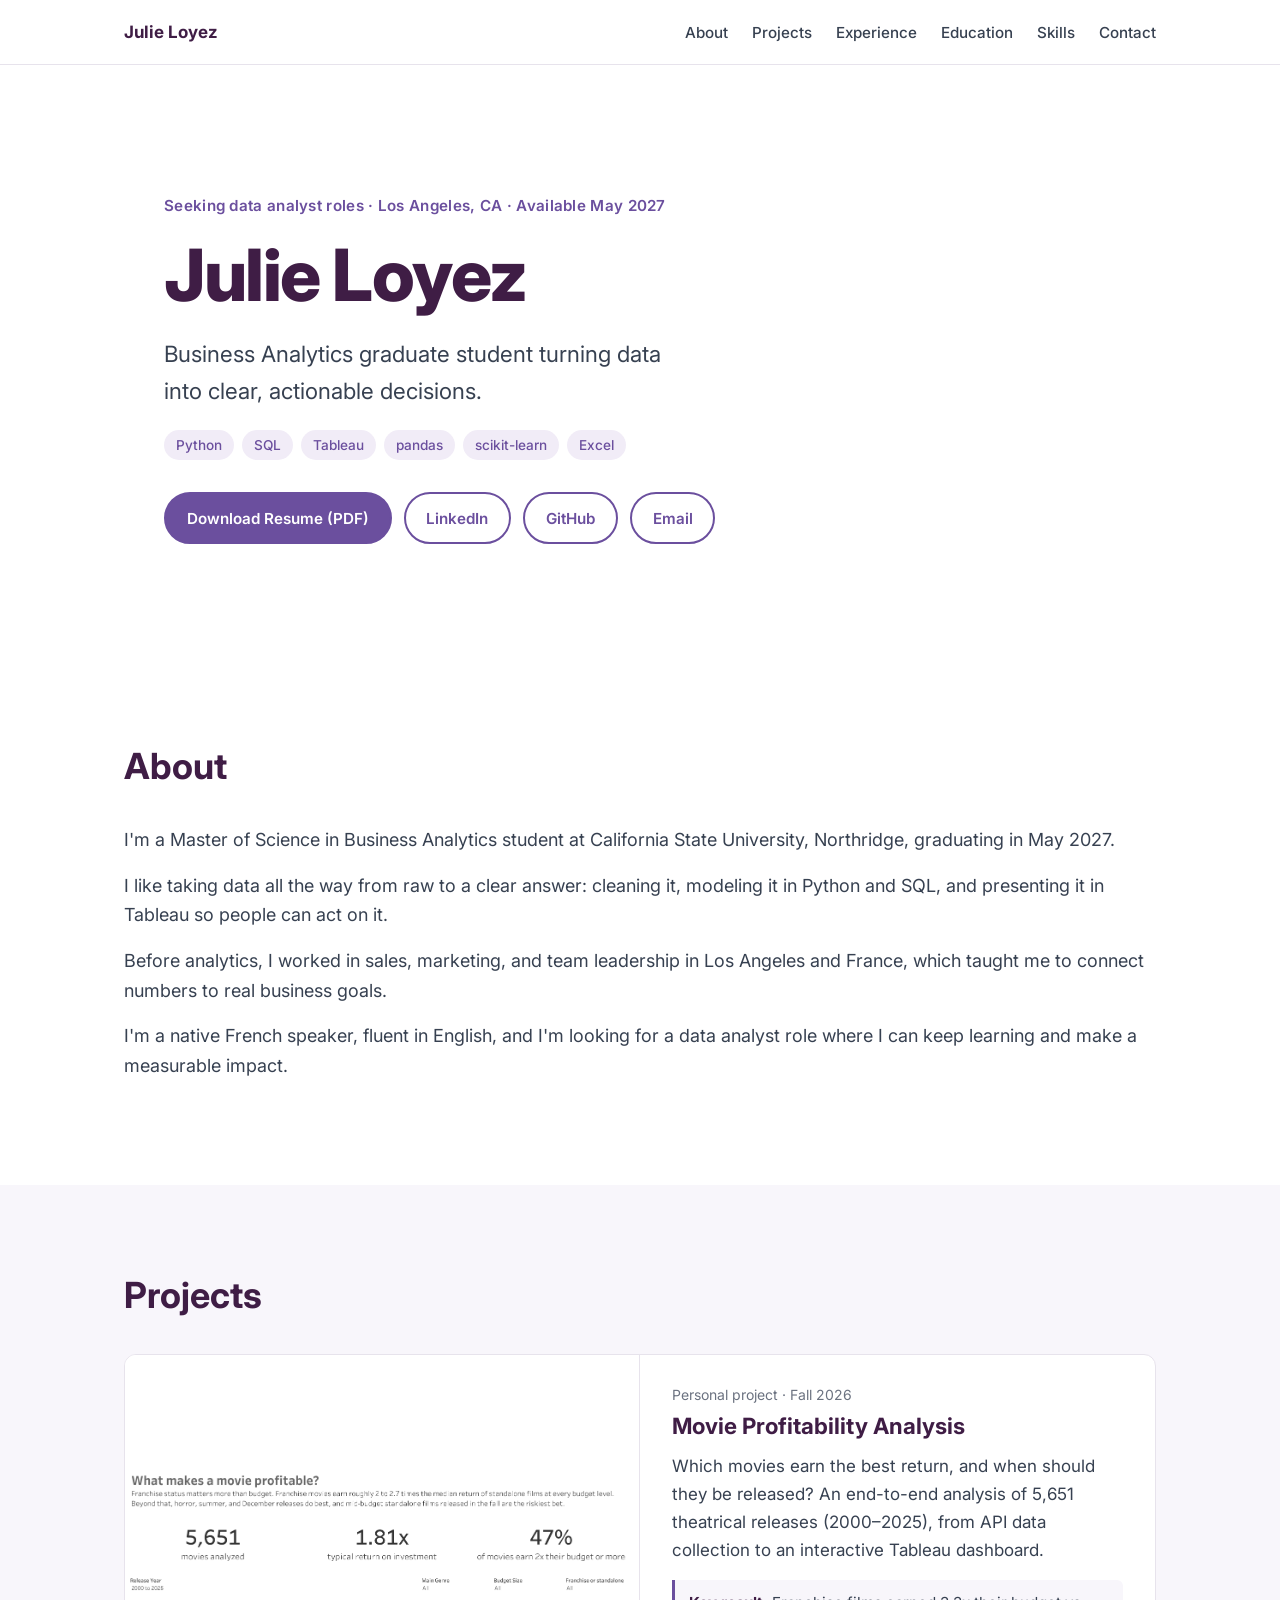
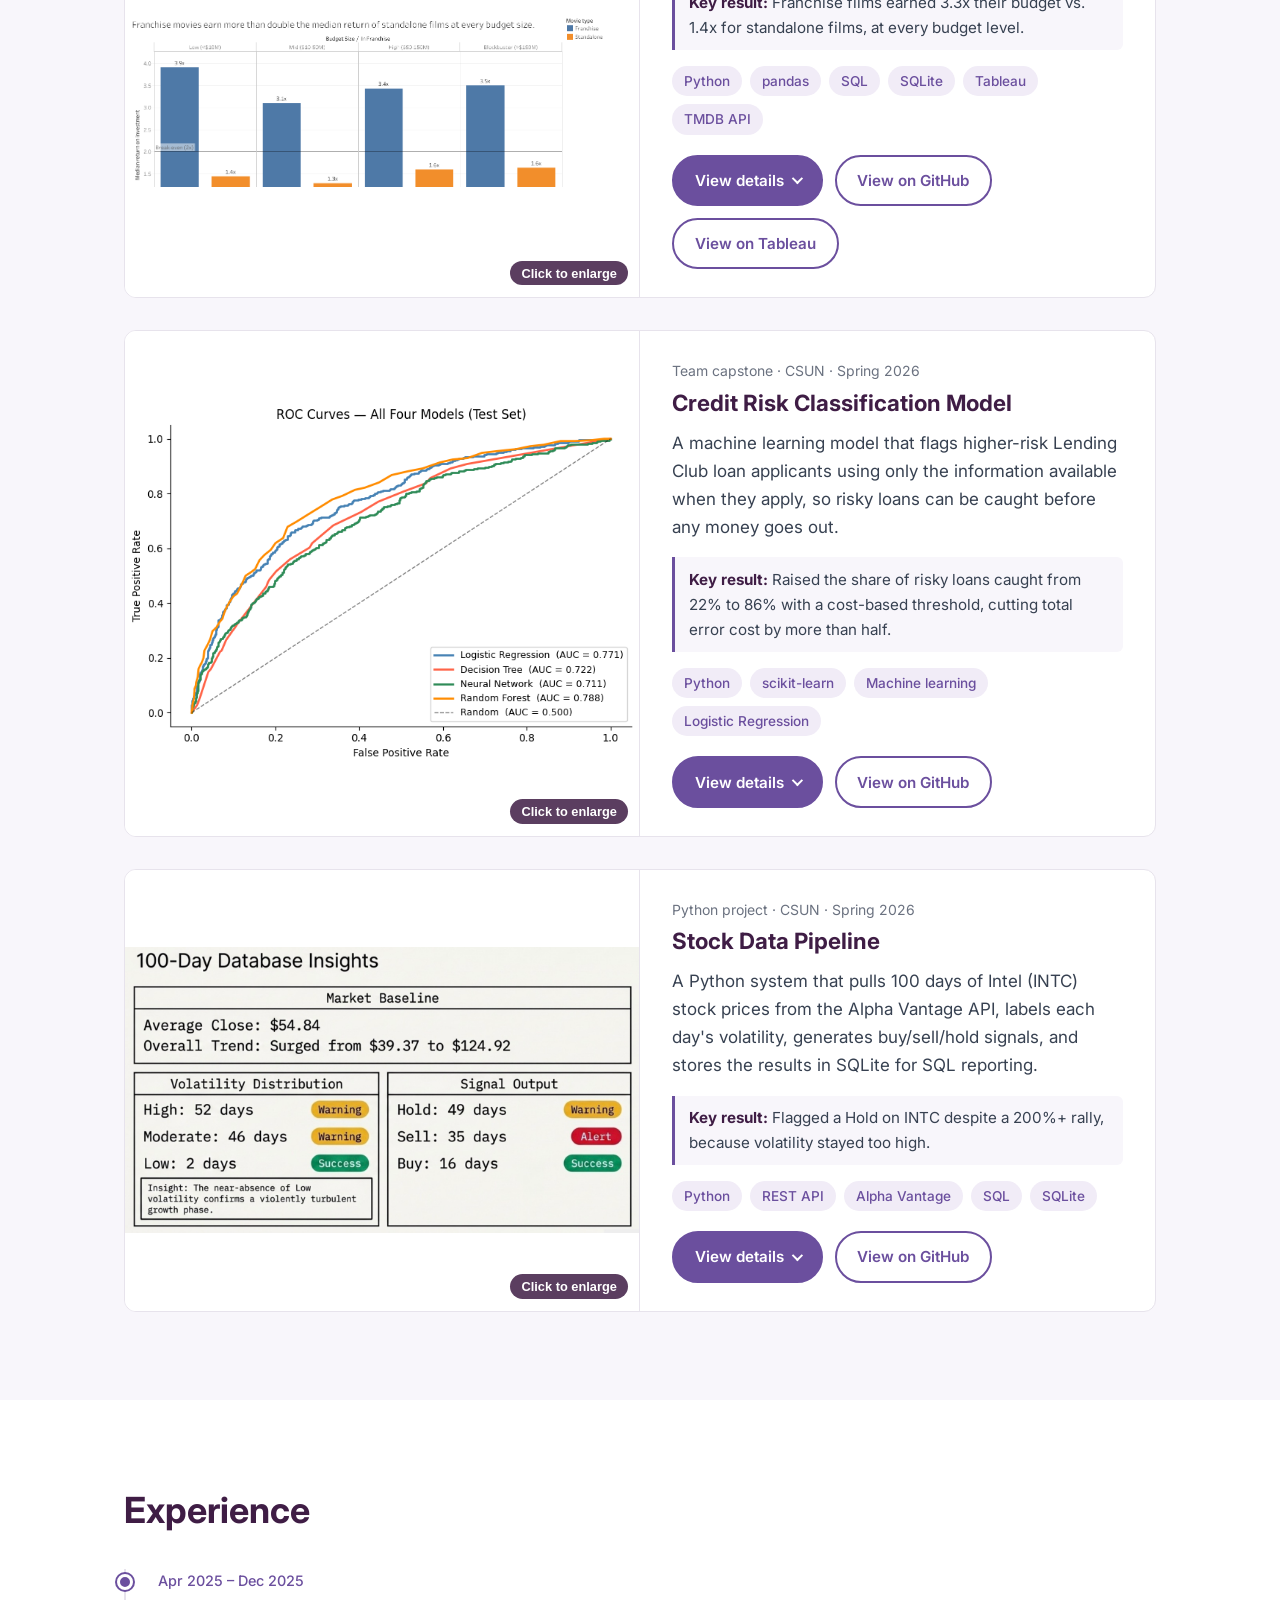
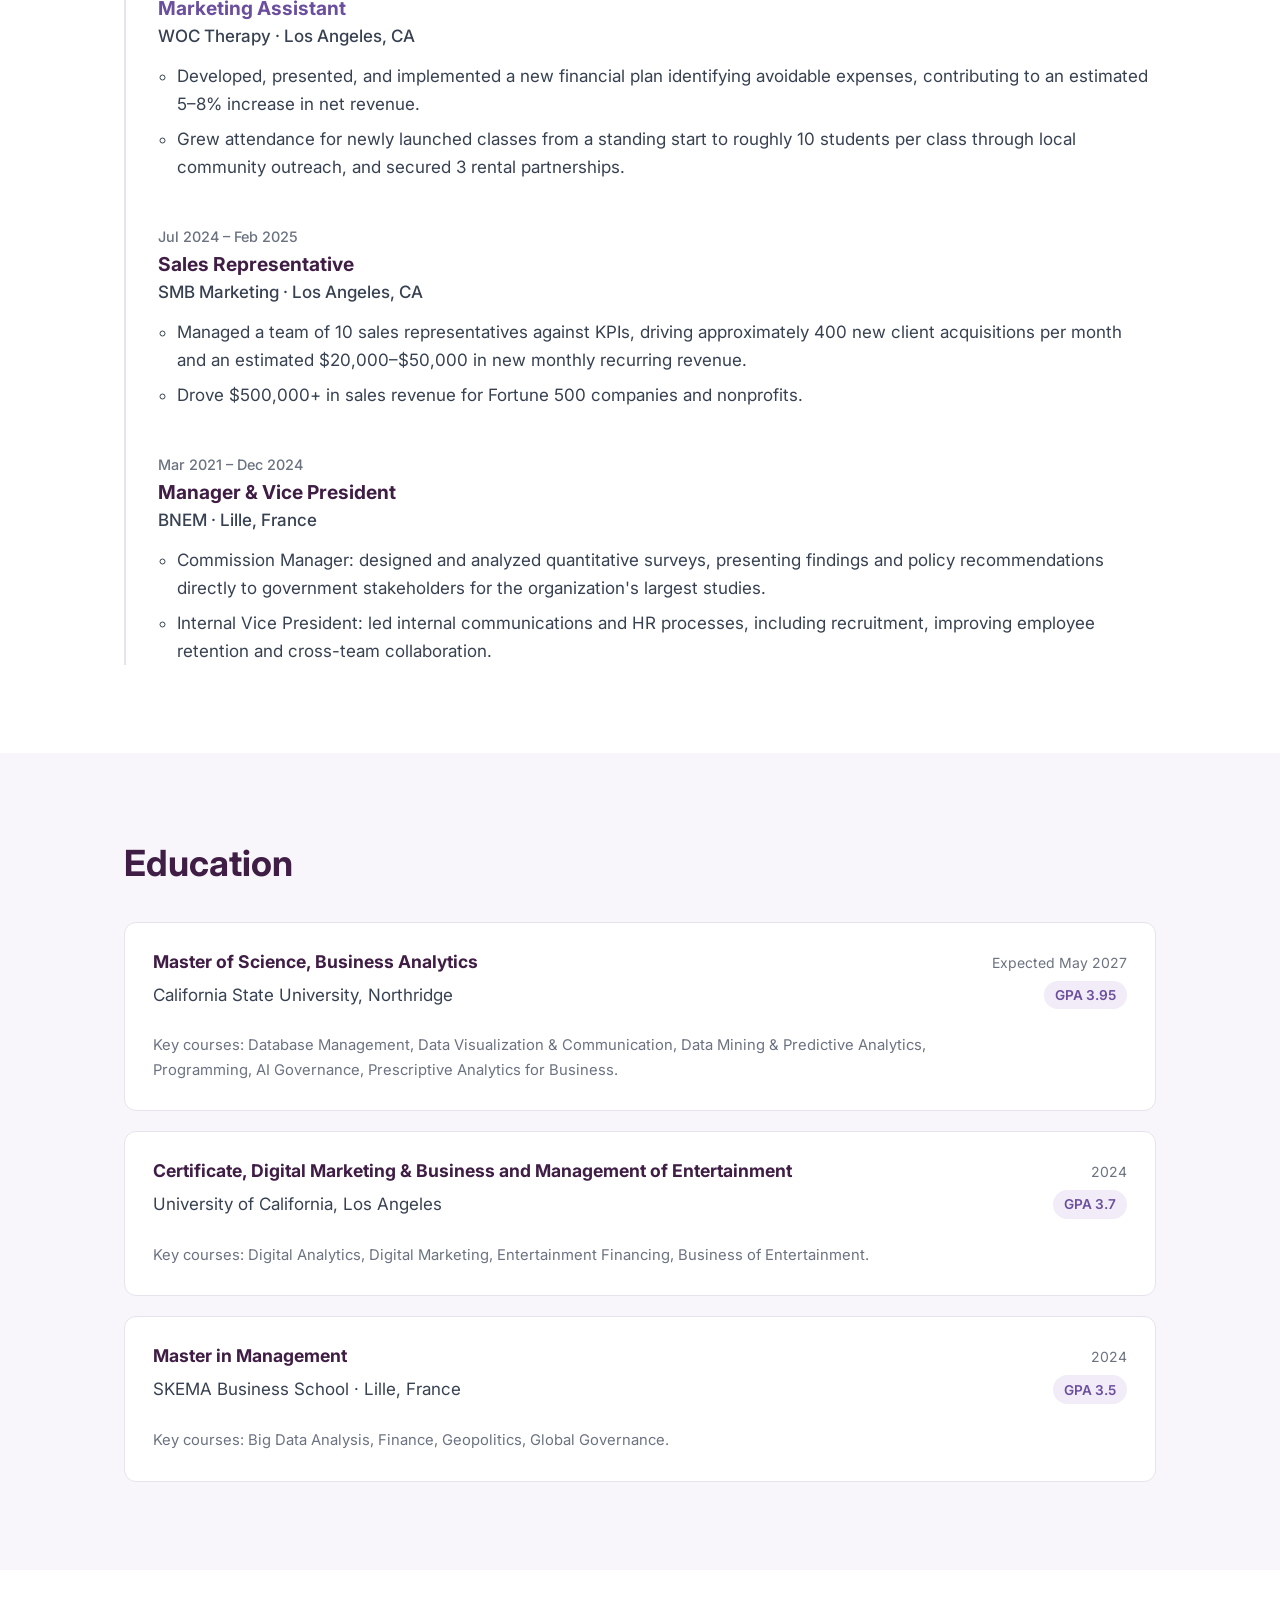
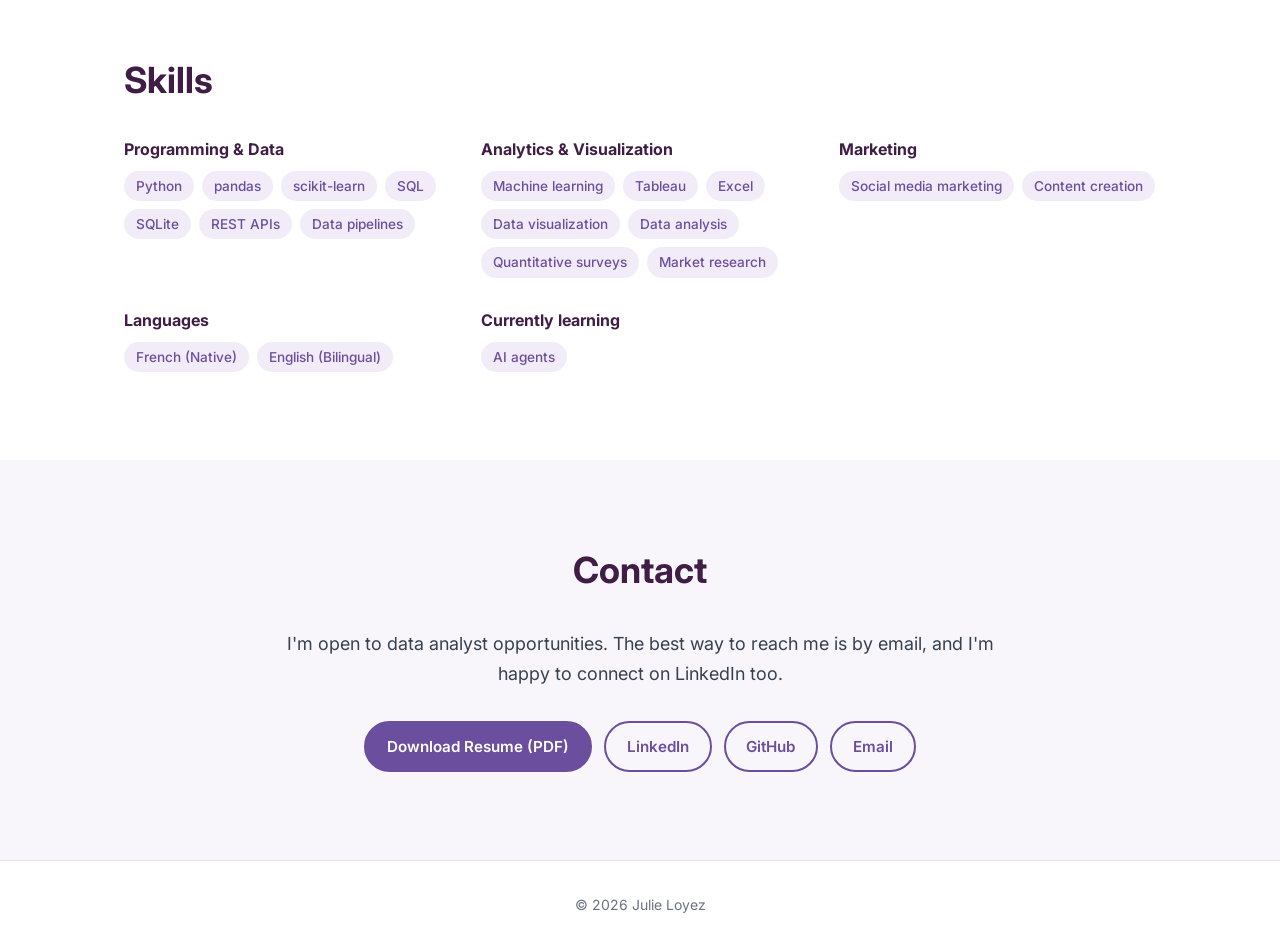
==== index.html @ 15c4ae9a "Add a single scroll-following circle to the experience timeline Co-Authored-By: Claude Opus 5.5 <nor" ====
<!DOCTYPE html>
<html lang="en">
<head>
  <meta charset="UTF-8">
  <meta name="viewport" content="width=device-width, initial-scale=1">
  <title>Julie Loyez | Data Analyst Portfolio</title>
  <meta name="description" content="Julie Loyez: MS in Business Analytics at CSUN. Data analysis projects in Python, SQL, machine learning, and Tableau.">
  <link rel="icon" href="assets/images/favicon.svg" type="image/svg+xml">

  <!--
    Link preview: what LinkedIn, iMessage, Slack, etc. show when the link is shared.
    These need the FULL website address. If the final address is different
    from https://julixlyz08.github.io/, update the two lines marked "URL".
  -->
  <meta property="og:type" content="website">
  <meta property="og:title" content="Julie Loyez | Data Analyst Portfolio">
  <meta property="og:description" content="MS in Business Analytics at CSUN. Data projects in Python, SQL, machine learning, and Tableau.">
  <meta property="og:url" content="https://julixlyz08.github.io/"> <!-- URL -->
  <meta property="og:image" content="https://julixlyz08.github.io/assets/images/social-preview.png"> <!-- URL -->
  <meta property="og:image:width" content="1200">
  <meta property="og:image:height" content="630">
  <meta property="og:image:alt" content="Julie Loyez: Seeking data analyst roles in Los Angeles, CA">
  <meta name="twitter:card" content="summary_large_image">

  <!-- Inter font from Google Fonts -->
  <link rel="preconnect" href="https://fonts.googleapis.com">
  <link rel="preconnect" href="https://fonts.gstatic.com" crossorigin>
  <link href="https://fonts.googleapis.com/css2?family=Inter:wght@400;500;600;700;800&display=swap" rel="stylesheet">

  <link rel="stylesheet" href="css/styles.css">
</head>
<body>
  <!--
    index.html: the STRUCTURE of the page (the empty "boxes").
    The text that fills these boxes comes from data/content.js and
    data/projects.js. js/main.js does the filling.
    You rarely need to edit this file.
  -->

  <!-- Lets keyboard users jump past the menu -->
  <a class="skip-link" href="#main">Skip to main content</a>

  <header class="site-header">
    <nav class="container nav" aria-label="Main">
      <a class="nav-name" href="#top" data-fill="name">Julie Loyez</a>
      <ul class="nav-links">
        <li><a href="#about">About</a></li>
        <li><a href="#projects">Projects</a></li>
        <li><a href="#experience">Experience</a></li>
        <li><a href="#education">Education</a></li>
        <li><a href="#skills">Skills</a></li>
        <li><a href="#contact">Contact</a></li>
      </ul>
    </nav>
  </header>

  <main id="main">
    <!-- 1. HERO -->
    <section class="hero" id="top" aria-labelledby="hero-name">
      <div class="container hero-inner">
        <div id="hero-photo"></div>
        <div class="hero-text">
          <p class="hero-label" id="hero-label"></p>
          <h1 class="hero-name" id="hero-name" data-fill="name">Julie Loyez</h1>
          <p class="hero-tagline" id="hero-tagline"></p>
          <ul class="tag-list hero-skills" id="hero-skills" aria-label="Top skills"></ul>
          <div class="button-row" id="hero-actions"></div>
        </div>
      </div>
    </section>

    <!-- 2. ABOUT -->
    <section class="section" id="about" aria-labelledby="about-title">
      <div class="container narrow">
        <h2 class="section-title" id="about-title">About</h2>
        <div class="about-text" id="about-text"></div>
      </div>
    </section>

    <!-- 3. PROJECTS -->
    <section class="section section-tinted" id="projects" aria-labelledby="projects-title">
      <div class="container">
        <h2 class="section-title" id="projects-title">Projects</h2>
        <div class="project-list" id="project-list"></div>
      </div>
    </section>

    <!-- 4. EXPERIENCE -->
    <section class="section" id="experience" aria-labelledby="experience-title">
      <div class="container narrow">
        <h2 class="section-title" id="experience-title">Experience</h2>
        <div class="timeline-wrap" id="timeline-wrap">
          <ol class="timeline" id="experience-list"></ol>
          <!-- The circle that slides along the line (moved by js/main.js) -->
          <span class="timeline-marker" id="timeline-marker" aria-hidden="true"></span>
        </div>
      </div>
    </section>

    <!-- 5. EDUCATION -->
    <section class="section section-tinted" id="education" aria-labelledby="education-title">
      <div class="container">
        <h2 class="section-title" id="education-title">Education</h2>
        <div class="card-grid" id="education-list"></div>
      </div>
    </section>

    <!-- 6. SKILLS -->
    <section class="section" id="skills" aria-labelledby="skills-title">
      <div class="container">
        <h2 class="section-title" id="skills-title">Skills</h2>
        <div class="skills-grid" id="skills-list"></div>
      </div>
    </section>

    <!-- 7. CONTACT -->
    <section class="section section-tinted" id="contact" aria-labelledby="contact-title">
      <div class="container narrow contact">
        <h2 class="section-title" id="contact-title">Contact</h2>
        <p class="contact-text" id="contact-text"></p>
        <div class="button-row" id="contact-actions"></div>
      </div>
    </section>
  </main>

  <footer class="site-footer">
    <div class="container">
      <p>&copy; <span id="footer-year"></span> <span data-fill="name">Julie Loyez</span></p>
    </div>
  </footer>

  <!-- Full-size screenshot viewer (opened by js/main.js) -->
  <dialog class="image-viewer" id="image-viewer" aria-label="Enlarged screenshot">
    <button type="button" class="image-viewer-close" id="image-viewer-close">Close ✕</button>
    <img id="image-viewer-img" src="" alt="">
  </dialog>

  <noscript>
    <p class="container">This website needs JavaScript to display its content.
      You can also find Julie on <a href="https://www.linkedin.com/in/julie-loyez">LinkedIn</a>.</p>
  </noscript>

  <!-- Order matters: content first, then the code that uses it. -->
  <script src="data/content.js"></script>
  <script src="data/projects.js"></script>
  <script src="js/main.js"></script>
</body>
</html>
---- css/styles.css ----
/* =============================================================
   styles.css: the LOOK of the page (colors, fonts, spacing, layout).

   To change a color everywhere, edit it once in the :root block below.
   ============================================================= */

/* ---------- 1. Design settings (colors, font, sizes) ---------- */
:root {
  --color-aubergine: #3F1D45;   /* name, headings, hero */
  --color-purple: #6B4F9E;      /* buttons, links, tags, hover */
  --color-text: #374151;        /* dark gray body text */
  --color-text-muted: #6B7280;  /* dates, small details */
  --color-background: #FFFFFF;
  --color-tint: #F8F6FB;        /* very light purple section background */
  --color-tag-bg: #F1ECF7;
  --color-border: #E7E3EC;
  --color-todo-bg: #FFF8E1;
  --color-todo-border: #E0B54A;

  --font: "Inter", system-ui, -apple-system, "Segoe UI", Roboto, sans-serif;
  --radius: 12px;
  --max-width: 1080px;
  --section-space: 5.5rem;
}

/* ---------- 2. Basics ---------- */
*,
*::before,
*::after {
  box-sizing: border-box;
}

html {
  scroll-behavior: smooth;
  scroll-padding-top: 4.5rem; /* so the sticky menu doesn't cover section titles */
}

body {
  margin: 0;
  font-family: var(--font);
  font-size: 1.0625rem;
  line-height: 1.65;
  color: var(--color-text);
  background: var(--color-background);
  -webkit-font-smoothing: antialiased;
}

h1, h2, h3, h4 {
  color: var(--color-aubergine);
  line-height: 1.25;
  margin: 0;
}

p {
  margin: 0 0 1rem;
}

img {
  max-width: 100%;
  display: block;
}

a {
  color: var(--color-purple);
  text-underline-offset: 3px;
}

a:hover {
  color: var(--color-aubergine);
}

/* Visible focus ring for keyboard users */
:focus-visible {
  outline: 3px solid var(--color-purple);
  outline-offset: 3px;
  border-radius: 4px;
}

/* Hidden on screen but read by screen readers */
.visually-hidden {
  position: absolute;
  width: 1px;
  height: 1px;
  overflow: hidden;
  clip: rect(0 0 0 0);
  white-space: nowrap;
}

.skip-link {
  position: absolute;
  left: 1rem;
  top: -3rem;
  z-index: 100;
  padding: 0.6rem 1rem;
  background: var(--color-aubergine);
  color: #fff;
  border-radius: 6px;
}

.skip-link:focus {
  top: 1rem;
  color: #fff;
}

/* ---------- 3. Layout helpers ---------- */
.container {
  width: 100%;
  max-width: var(--max-width);
  margin: 0 auto;
  padding: 0 1.5rem;
}

/* Text sections use the full page width (same as the projects).
   To make lines shorter again, add a max-width here, e.g. max-width: 780px; */
.narrow > * {
  max-width: none;
}

.section {
  padding: var(--section-space) 0;
}

.section-tinted {
  background: var(--color-tint);
}

.section-title {
  font-size: clamp(1.75rem, 3vw, 2.25rem);
  font-weight: 700;
  margin-bottom: 2.25rem;
}

/* ---------- 4. Buttons, tags, TODO notes ---------- */
.button-row {
  display: flex;
  flex-wrap: wrap;
  align-items: center;
  gap: 0.75rem;
}

.btn {
  display: inline-flex;
  align-items: center;
  gap: 0.5rem;
  padding: 0.7rem 1.3rem;
  border-radius: 999px;
  border: 2px solid var(--color-purple);
  font: inherit;
  font-size: 0.95rem;
  font-weight: 600;
  text-decoration: none;
  cursor: pointer;
  transition: background-color 0.15s, color 0.15s, border-color 0.15s;
}

.btn-primary {
  background: var(--color-purple);
  color: #fff;
}

.btn-primary:hover {
  background: var(--color-aubergine);
  border-color: var(--color-aubergine);
  color: #fff;
}

.btn-secondary {
  background: transparent;
  color: var(--color-purple);
}

.btn-secondary:hover {
  background: var(--color-purple);
  color: #fff;
}

.tag-list {
  list-style: none;
  display: flex;
  flex-wrap: wrap;
  gap: 0.5rem;
  margin: 0 0 1.25rem;
  padding: 0;
}

.tag {
  padding: 0.25rem 0.75rem;
  border-radius: 999px;
  background: var(--color-tag-bg);
  color: var(--color-purple);
  font-size: 0.85rem;
  font-weight: 500;
}

/* Reminder boxes for missing info. Disappear once the TODO is replaced. */
.todo {
  display: inline-block;
  padding: 0.35rem 0.75rem;
  background: var(--color-todo-bg);
  border: 1px dashed var(--color-todo-border);
  border-radius: 6px;
  color: #6B4E00;
  font-size: 0.9rem;
}

.bullets {
  margin: 0;
  padding-left: 1.2rem;
}

.bullets li + li {
  margin-top: 0.4rem;
}

/* ---------- 5. Header / menu ---------- */
.site-header {
  position: sticky;
  top: 0;
  z-index: 50;
  background: rgba(255, 255, 255, 0.92);
  backdrop-filter: blur(8px);
  border-bottom: 1px solid var(--color-border);
}

.nav {
  display: flex;
  align-items: center;
  justify-content: space-between;
  gap: 1.5rem;
  min-height: 4rem;
}

.nav-name {
  font-weight: 700;
  color: var(--color-aubergine);
  text-decoration: none;
  white-space: nowrap;
}

.nav-links {
  list-style: none;
  display: flex;
  gap: 1.5rem;
  margin: 0;
  padding: 0;
}

.nav-links a {
  color: var(--color-text);
  font-size: 0.95rem;
  font-weight: 500;
  text-decoration: none;
}

.nav-links a:hover {
  color: var(--color-purple);
}

/* ---------- 6. Hero ---------- */
.hero {
  padding: clamp(4.5rem, 12vw, 8rem) 0 clamp(4rem, 10vw, 7rem);
}

.hero-inner {
  display: flex;
  align-items: center;
  gap: 2.5rem;
}

/* Ready for a photo later (see content.js) */
.hero-photo {
  width: 160px;
  height: 160px;
  border-radius: 50%;
  object-fit: cover;
  border: 4px solid var(--color-tag-bg);
}

.hero-label {
  color: var(--color-purple);
  font-weight: 600;
  font-size: 0.95rem;
  letter-spacing: 0.02em;
  margin-bottom: 0.75rem;
}

.hero-name {
  font-size: clamp(2.75rem, 7vw, 4.5rem);
  font-weight: 800;
  letter-spacing: -0.02em;
  margin-bottom: 1rem;
}

.hero-tagline {
  font-size: clamp(1.15rem, 2.2vw, 1.4rem);
  max-width: 38ch;
  margin-bottom: 1.25rem;
}

.hero-skills {
  margin-bottom: 2rem;
}

/* ---------- 7. About ---------- */
.about-text p {
  font-size: 1.125rem;
}

/* ---------- 8. Projects ---------- */
.project-list {
  display: grid;
  gap: 2rem;
}

.project-card {
  background: #fff;
  border: 1px solid var(--color-border);
  border-radius: var(--radius);
  overflow: hidden;
  transition: box-shadow 0.2s;
}

.project-card:hover {
  box-shadow: 0 8px 28px rgba(63, 29, 69, 0.08);
}

.project-main {
  display: grid;
  grid-template-columns: 1fr 1fr;
}

/* Screenshot is a button: click to open it full-size */
.project-image-button {
  position: relative;
  display: block;
  width: 100%;
  height: 100%;
  padding: 0;
  border: 0;
  background: none;
  cursor: zoom-in;
}

.enlarge-hint {
  position: absolute;
  right: 0.75rem;
  bottom: 0.75rem;
  padding: 0.3rem 0.7rem;
  border-radius: 999px;
  background: rgba(63, 29, 69, 0.85);
  color: #fff;
  font-size: 0.8rem;
  font-weight: 600;
}

.project-image-button:hover .enlarge-hint,
.project-image-button:focus-visible .enlarge-hint {
  background: var(--color-purple);
}

/* Full-size screenshot viewer */
.image-viewer {
  width: min(1200px, 94vw);
  max-height: 92vh;
  padding: 0;
  border: 0;
  border-radius: var(--radius);
  overflow: auto;
  background: #fff;
}

.image-viewer::backdrop {
  background: rgba(20, 10, 25, 0.75);
}

.image-viewer img {
  width: 100%;
  height: auto;
}

.image-viewer-close {
  position: sticky;
  top: 0.75rem;
  float: right;
  margin: 0.75rem;
  padding: 0.45rem 0.9rem;
  border: 0;
  border-radius: 999px;
  background: var(--color-aubergine);
  color: #fff;
  font: inherit;
  font-size: 0.9rem;
  font-weight: 600;
  cursor: pointer;
}

.project-image {
  width: 100%;
  height: 100%;
  aspect-ratio: 16 / 10;
  object-fit: contain; /* shows the whole screenshot without cropping */
  background: #fff;
  border-right: 1px solid var(--color-border);
}

.project-body {
  padding: 1.75rem 2rem;
}

.project-meta {
  color: var(--color-text-muted);
  font-size: 0.875rem;
  margin-bottom: 0.4rem;
}

.project-title {
  font-size: 1.4rem;
  margin-bottom: 0.75rem;
}

/* One key result, visible without opening the details */
.project-highlight {
  padding: 0.6rem 0.9rem;
  border-left: 3px solid var(--color-purple);
  background: var(--color-tint);
  border-radius: 0 6px 6px 0;
  font-size: 0.95rem;
}

.project-highlight strong {
  color: var(--color-aubergine);
}

/* Little arrow on the "View details" button */
.chevron {
  width: 0.5rem;
  height: 0.5rem;
  border-right: 2px solid currentColor;
  border-bottom: 2px solid currentColor;
  transform: rotate(45deg) translateY(-2px);
  transition: transform 0.2s;
}

.project-toggle[aria-expanded="true"] .chevron {
  transform: rotate(-135deg) translateY(-2px);
}

.project-details {
  display: grid;
  grid-template-columns: repeat(2, 1fr);
  gap: 1.75rem 2.5rem;
  padding: 2rem;
  border-top: 1px solid var(--color-border);
  background: #FCFBFD;
}

/* Keeps the panel hidden even though it uses display: grid */
.project-details[hidden] {
  display: none;
}

.detail-block h4 {
  font-size: 0.8rem;
  text-transform: uppercase;
  letter-spacing: 0.08em;
  color: var(--color-purple);
  margin-bottom: 0.5rem;
}

.detail-block p:last-child {
  margin-bottom: 0;
}

/* Longer lists span the full width of the panel */
.detail-whatIDid,
.detail-findings,
.detail-role {
  grid-column: 1 / -1;
}

/* ---------- 9. Experience timeline ---------- */
.timeline {
  list-style: none;
  margin: 0;
  padding: 0;
  border-left: 2px solid var(--color-border);
}

.timeline-item {
  position: relative;
  padding: 0 0 2.75rem 2rem;
}

.timeline-item:last-child {
  padding-bottom: 0;
}

/* The dot on the line */
.timeline-item::before {
  content: "";
  position: absolute;
  left: -8px;
  top: 0.35rem;
  width: 14px;
  height: 14px;
  border-radius: 50%;
  background: #fff;
  border: 3px solid var(--color-purple);
}

/* --- Moving circle ---
   When JavaScript runs, it adds "has-marker": the per-job circles are hidden
   and one circle slides along the line as you scroll. */
.timeline-wrap {
  position: relative;
}

.timeline-marker {
  display: none;
  position: absolute;
  left: -7px;
  top: 0;
  width: 16px;
  height: 16px;
  border-radius: 50%;
  background: var(--color-purple);
  border: 3px solid #fff;
  box-shadow: 0 0 0 2px var(--color-purple);
  transition: transform 0.12s ease-out;
}

.has-marker .timeline-marker {
  display: block;
}

.has-marker .timeline-item::before {
  display: none;
}

/* The job next to the circle is highlighted */
.timeline-item .timeline-date,
.timeline-item .timeline-role {
  transition: color 0.2s;
}

.has-marker .timeline-item.is-active .timeline-date,
.has-marker .timeline-item.is-active .timeline-role {
  color: var(--color-purple);
}

.timeline-date {
  color: var(--color-text-muted);
  font-size: 0.9rem;
  font-weight: 500;
  margin-bottom: 0.2rem;
}

.timeline-role {
  font-size: 1.2rem;
}

.timeline-org {
  font-weight: 500;
  margin: 0.15rem 0 0.75rem;
}

/* ---------- 10. Education cards ---------- */
/* Education: one full-width card per degree */
.card-grid {
  display: grid;
  grid-template-columns: 1fr;
  gap: 1.25rem;
}

/* Inside each card: degree info on the left, date and GPA on the right */
.card {
  display: grid;
  grid-template-columns: 1fr auto;
  column-gap: 2rem;
}

.card > * {
  grid-column: 1;
}

.card > .card-date {
  grid-column: 2;
  grid-row: 1;
  text-align: right;
}

.card > .card-gpa {
  grid-column: 2;
  grid-row: 2;
  justify-self: end;
  align-self: start;
}

.card {
  background: #fff;
  border: 1px solid var(--color-border);
  border-radius: var(--radius);
  padding: 1.75rem;
}

.card-date {
  color: var(--color-text-muted);
  font-size: 0.875rem;
  margin-bottom: 0.4rem;
}

.card-title {
  font-size: 1.1rem;
  margin-bottom: 0.5rem;
}

.card-subtitle {
  margin-bottom: 0.75rem;
}

.card-gpa {
  display: inline-block;
  padding: 0.2rem 0.7rem;
  border-radius: 999px;
  background: var(--color-tag-bg);
  color: var(--color-purple);
  font-size: 0.85rem;
  font-weight: 600;
}

.card-details {
  font-size: 0.925rem;
  color: var(--color-text-muted);
  margin: 0.5rem 0 0;
}

/* ---------- 11. Skills ---------- */
.skills-grid {
  display: grid;
  grid-template-columns: repeat(auto-fit, minmax(280px, 1fr));
  gap: 2rem 2.5rem;
}

.skill-group h3 {
  font-size: 1rem;
  margin-bottom: 0.75rem;
}

.skill-group .tag-list {
  margin-bottom: 0;
}

/* ---------- 12. Contact & footer ---------- */
.contact {
  text-align: center;
}

.contact > * {
  max-width: 720px;
  margin-left: auto;
  margin-right: auto;
}

.contact .button-row {
  justify-content: center;
}

.contact-text {
  font-size: 1.125rem;
  margin-bottom: 2rem;
}

.site-footer {
  padding: 2rem 0;
  border-top: 1px solid var(--color-border);
  color: var(--color-text-muted);
  font-size: 0.875rem;
  text-align: center;
}

.site-footer p {
  margin: 0;
}

/* ---------- 13. Tablets ---------- */
@media (max-width: 900px) {

  .project-main {
    grid-template-columns: 1fr;
  }

  .project-image {
    height: auto;
    border-right: 0;
    border-bottom: 1px solid var(--color-border);
  }
}

/* ---------- 14. Phones ---------- */
@media (max-width: 640px) {
  :root {
    --section-space: 3.75rem;
  }

  .container {
    padding: 0 1rem;
  }

  /* Menu scrolls sideways instead of wrapping */
  .nav-name {
    display: none;
  }

  .nav-links {
    gap: 1.25rem;
    overflow-x: auto;
    padding: 0.25rem 0;
    scrollbar-width: none; /* hides the scrollbar; swiping still works */
  }

  .hero-inner {
    flex-direction: column;
    align-items: flex-start;
    gap: 1.5rem;
  }

  .project-body,
  .project-details {
    padding: 1.5rem 1.25rem;
  }

  .project-details {
    grid-template-columns: 1fr;
  }

  /* Education cards: stack date and GPA under the degree on phones */
  .card {
    grid-template-columns: 1fr;
  }

  .card > .card-date,
  .card > .card-gpa {
    grid-column: 1;
    grid-row: auto;
    text-align: left;
    justify-self: start;
  }

  .card > .card-gpa {
    margin-bottom: 0.5rem;
  }

  .btn {
    padding: 0.65rem 1.1rem;
  }
}

/* Respect users who turn off animations */
@media (prefers-reduced-motion: reduce) {
  html {
    scroll-behavior: auto;
  }

  * {
    transition: none !important;
  }
}
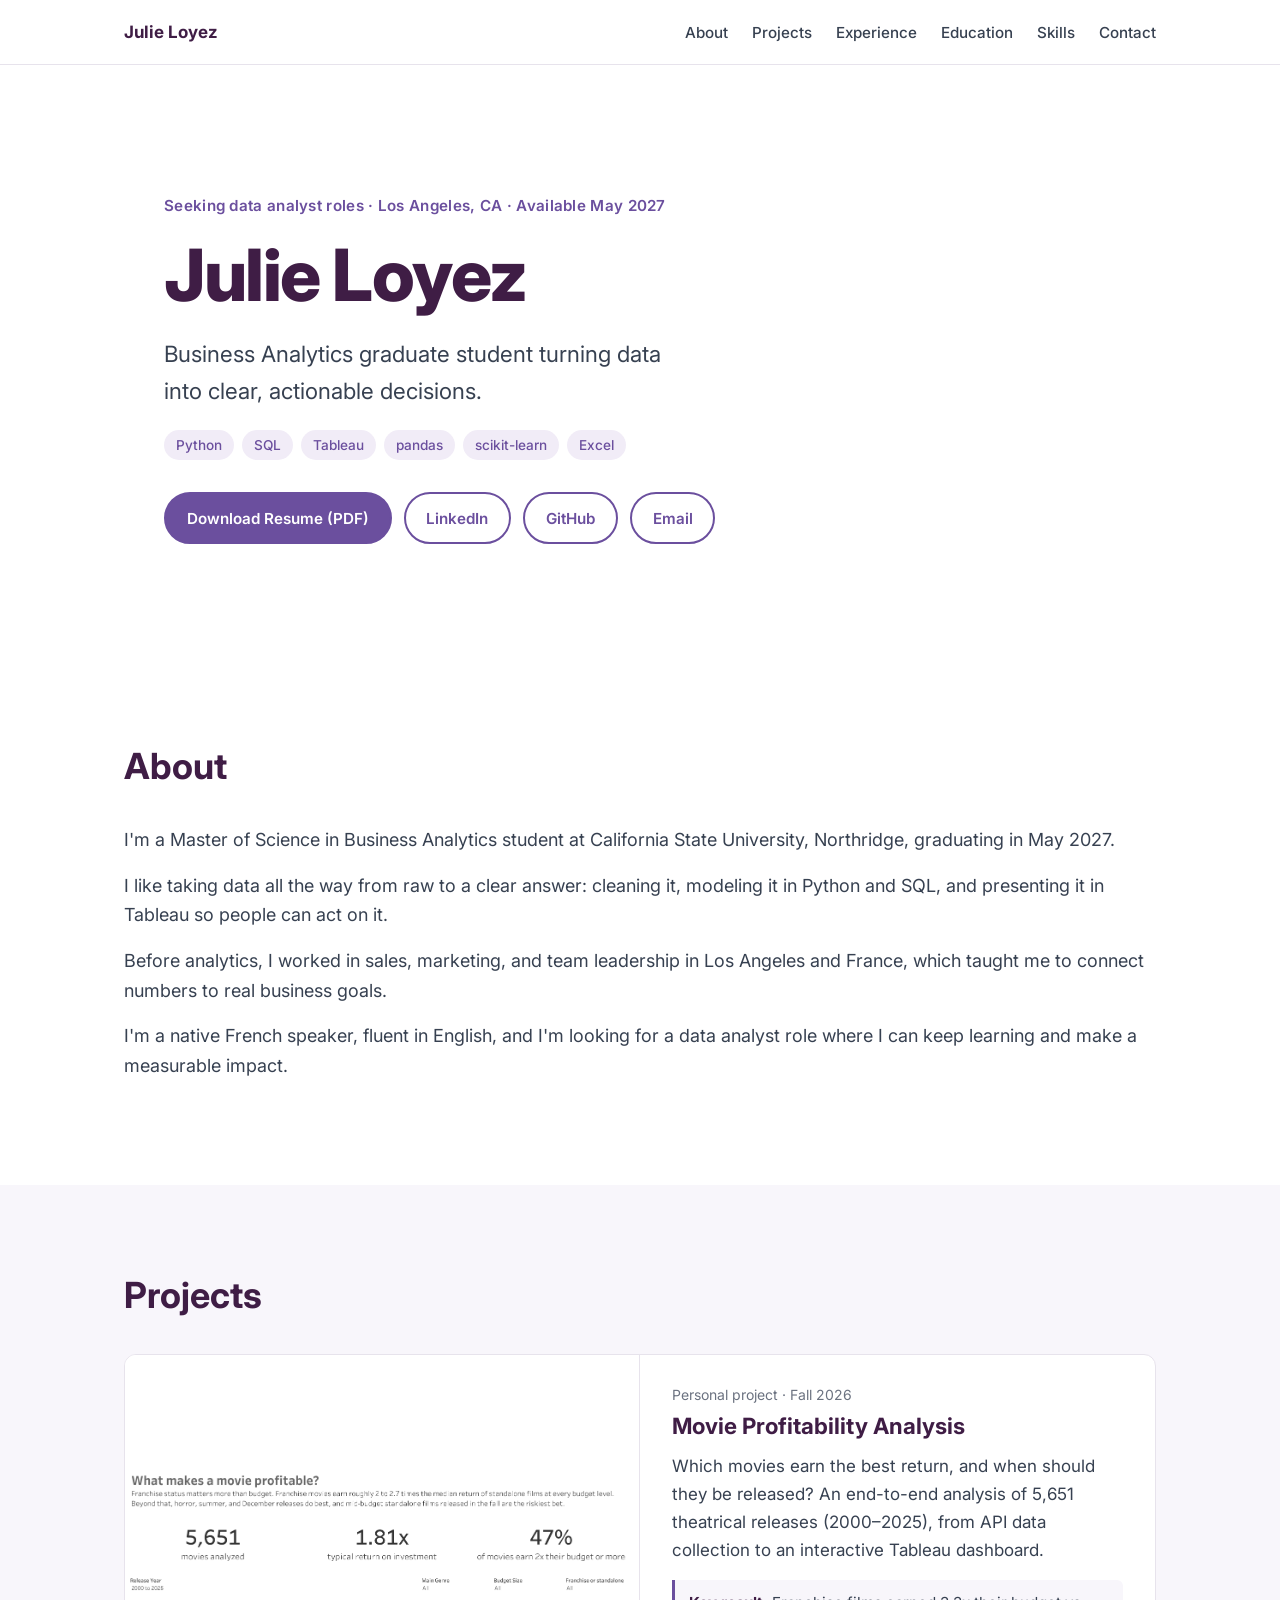
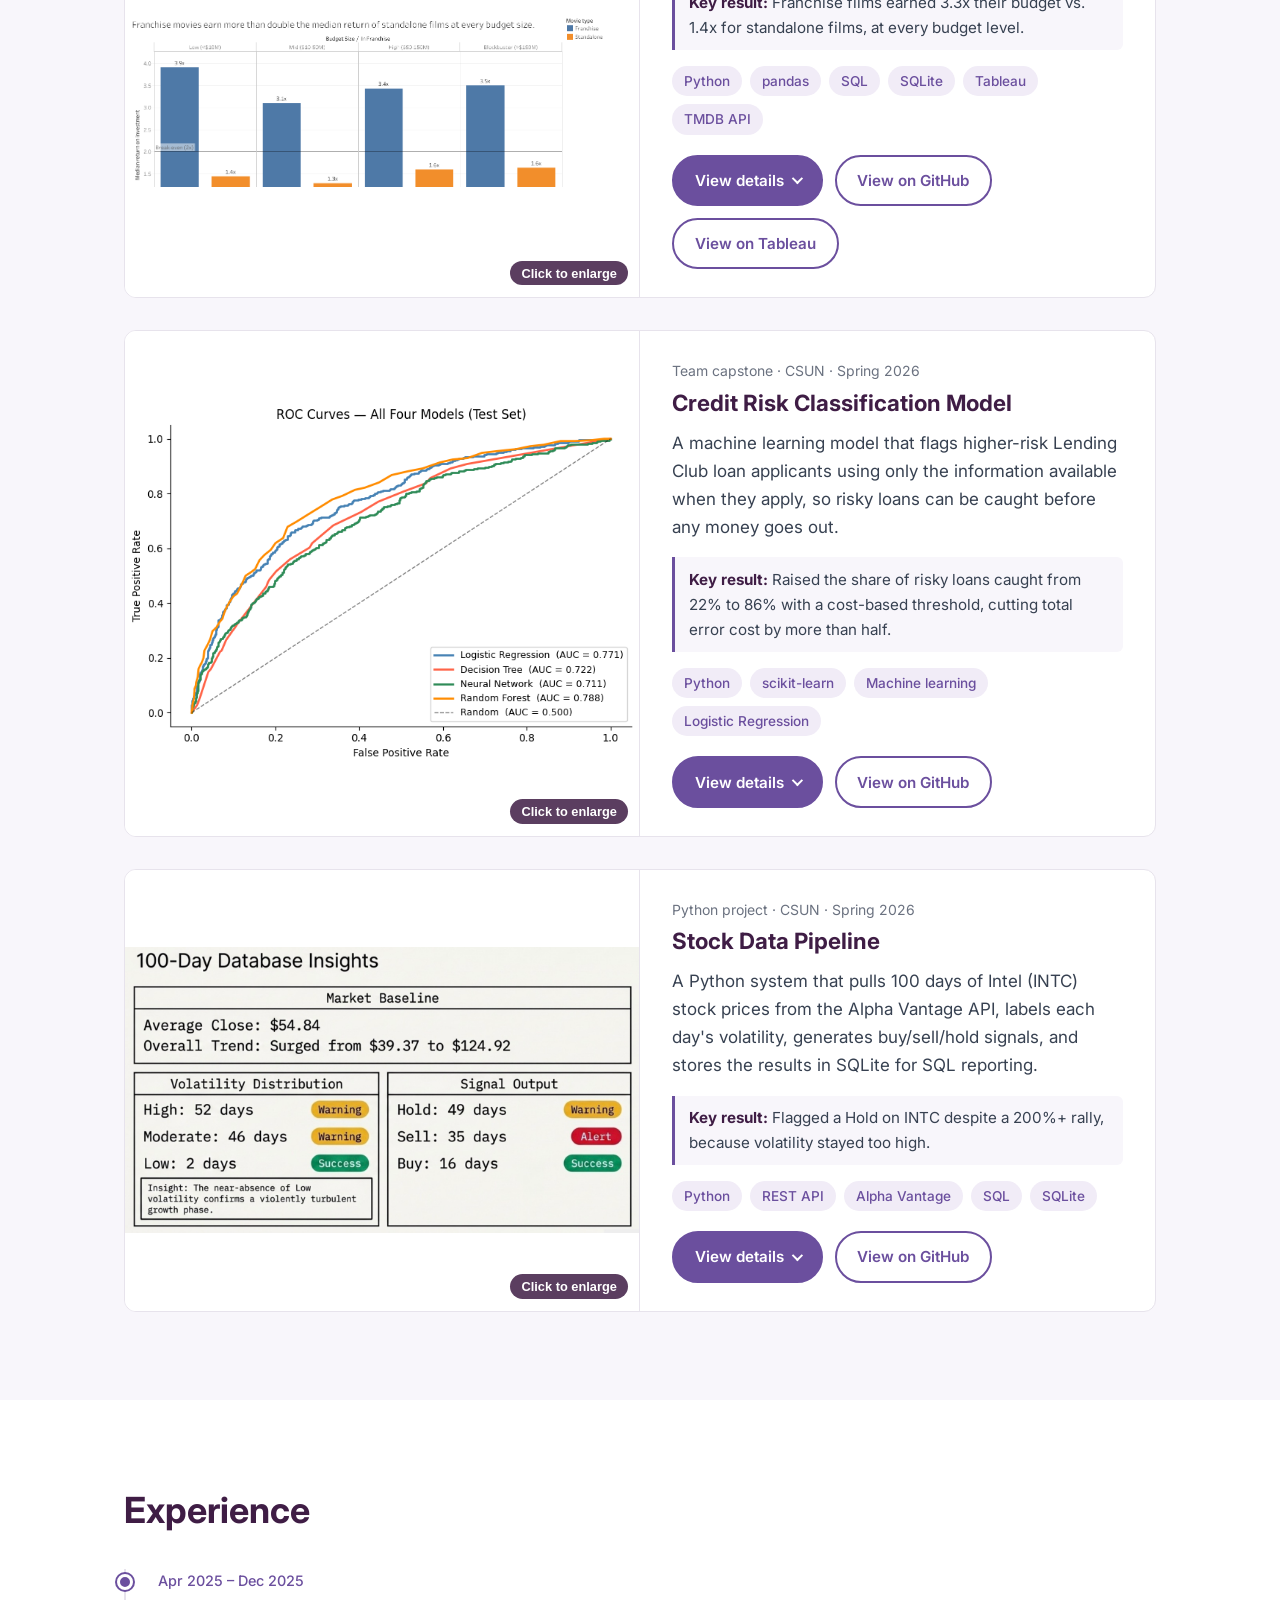
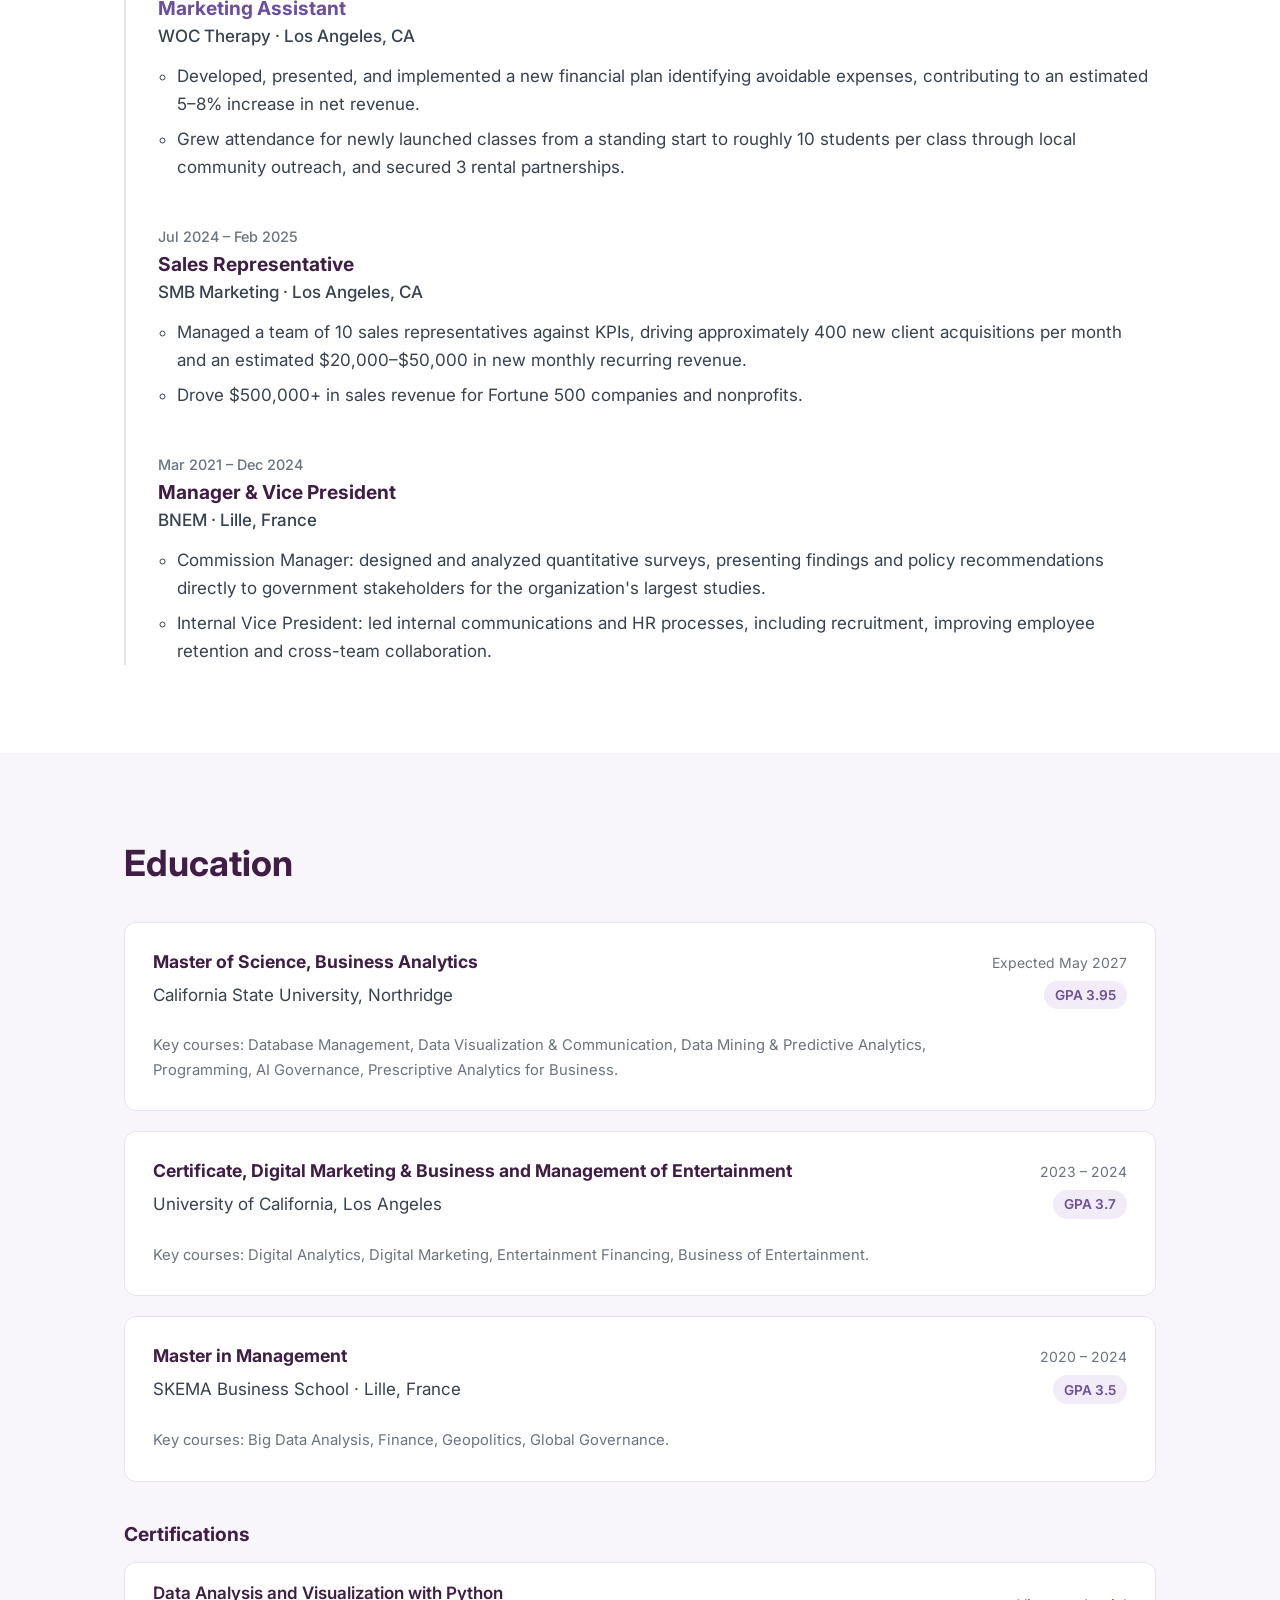
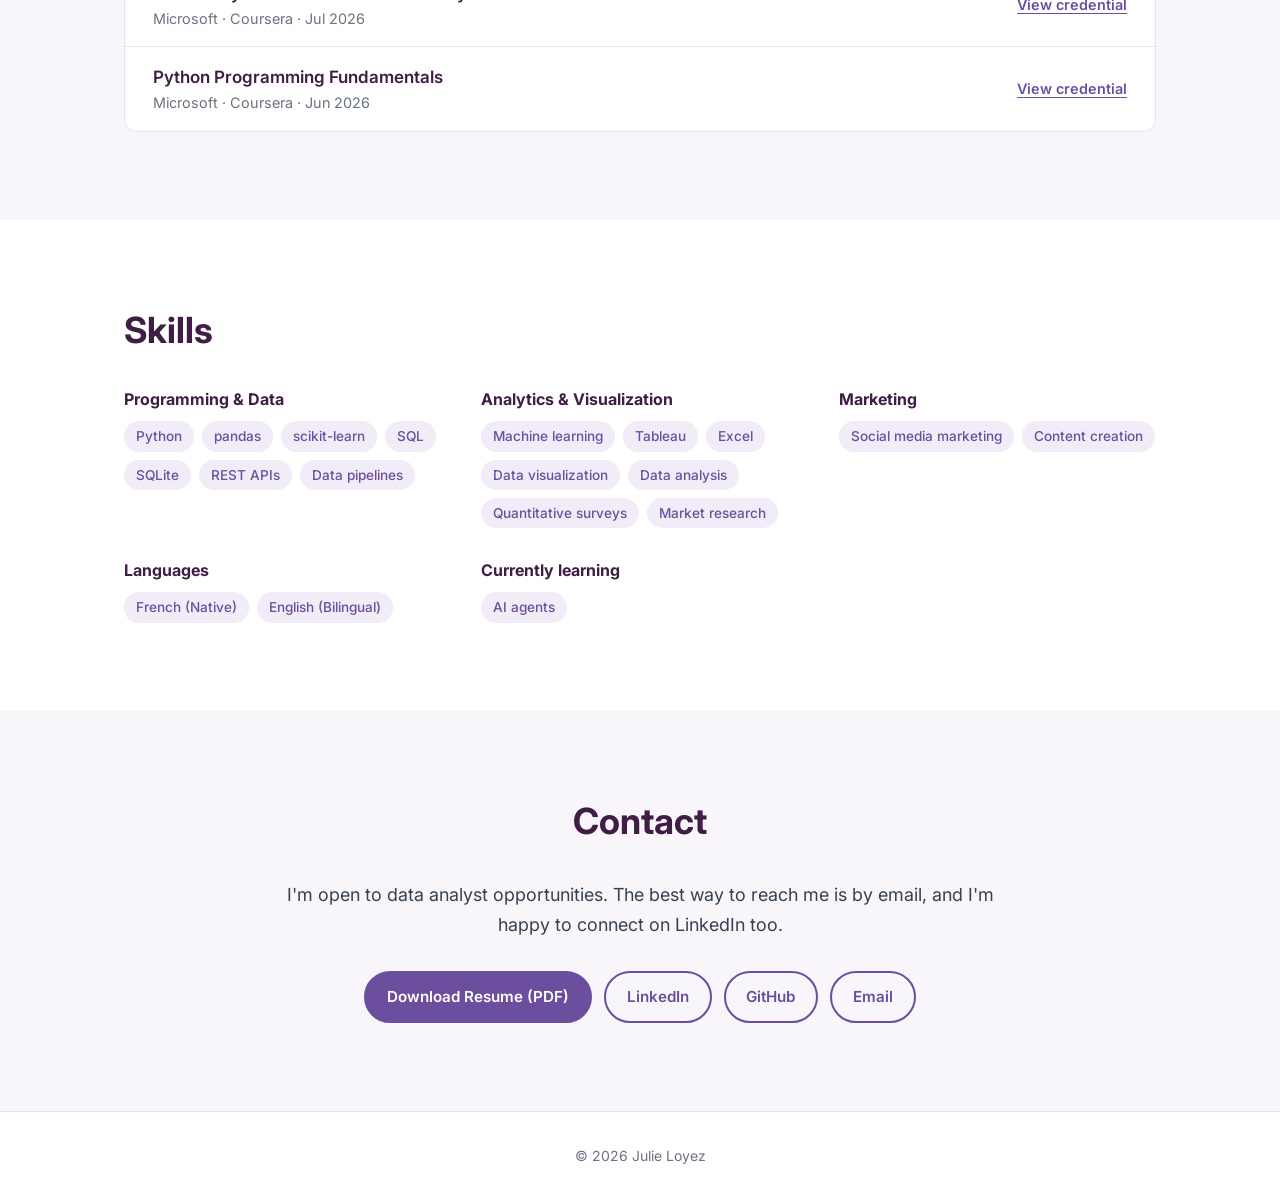
==== commit c21c2332: "Add certifications list under Education Co-Authored-By: Claude Opus 5.5 <noreply@anthropic.com>" ====
--- a/index.html
+++ b/index.html
@@ -102,6 +102,9 @@
       <div class="container">
         <h2 class="section-title" id="education-title">Education</h2>
         <div class="card-grid" id="education-list"></div>
+
+        <h3 class="subsection-title" id="certifications-title">Certifications</h3>
+        <ul class="cert-list" id="certifications-list" aria-labelledby="certifications-title"></ul>
       </div>
     </section>
 
--- a/css/styles.css
+++ b/css/styles.css
@@ -320,7 +320,9 @@
   transition: box-shadow 0.2s;
 }
 
-.project-card:hover {
+/* Soft shadow when the cursor is over a project or education block */
+.project-card:hover,
+.card:hover {
   box-shadow: 0 8px 28px rgba(63, 29, 69, 0.08);
 }
 
@@ -601,6 +603,7 @@
   border: 1px solid var(--color-border);
   border-radius: var(--radius);
   padding: 1.75rem;
+  transition: box-shadow 0.2s;
 }
 
 .card-date {
@@ -634,6 +637,51 @@
   margin: 0.5rem 0 0;
 }
 
+/* Certifications (under Education): one compact row each */
+.subsection-title {
+  font-size: 1.2rem;
+  margin: 2.5rem 0 1rem;
+}
+
+.cert-list {
+  list-style: none;
+  margin: 0;
+  padding: 0;
+  background: #fff;
+  border: 1px solid var(--color-border);
+  border-radius: var(--radius);
+}
+
+.cert-item {
+  display: flex;
+  align-items: center;
+  justify-content: space-between;
+  gap: 1rem;
+  padding: 1rem 1.75rem;
+}
+
+.cert-item + .cert-item {
+  border-top: 1px solid var(--color-border);
+}
+
+.cert-name {
+  font-weight: 600;
+  color: var(--color-aubergine);
+  margin: 0;
+}
+
+.cert-meta {
+  font-size: 0.9rem;
+  color: var(--color-text-muted);
+  margin: 0;
+}
+
+.cert-link {
+  font-size: 0.9rem;
+  font-weight: 600;
+  white-space: nowrap;
+}
+
 /* ---------- 11. Skills ---------- */
 .skills-grid {
   display: grid;
@@ -750,6 +798,14 @@
     margin-bottom: 0.5rem;
   }
 
+  /* Certifications: put the link under the name on phones */
+  .cert-item {
+    flex-direction: column;
+    align-items: flex-start;
+    gap: 0.4rem;
+    padding: 1rem 1.25rem;
+  }
+
   .btn {
     padding: 0.65rem 1.1rem;
   }
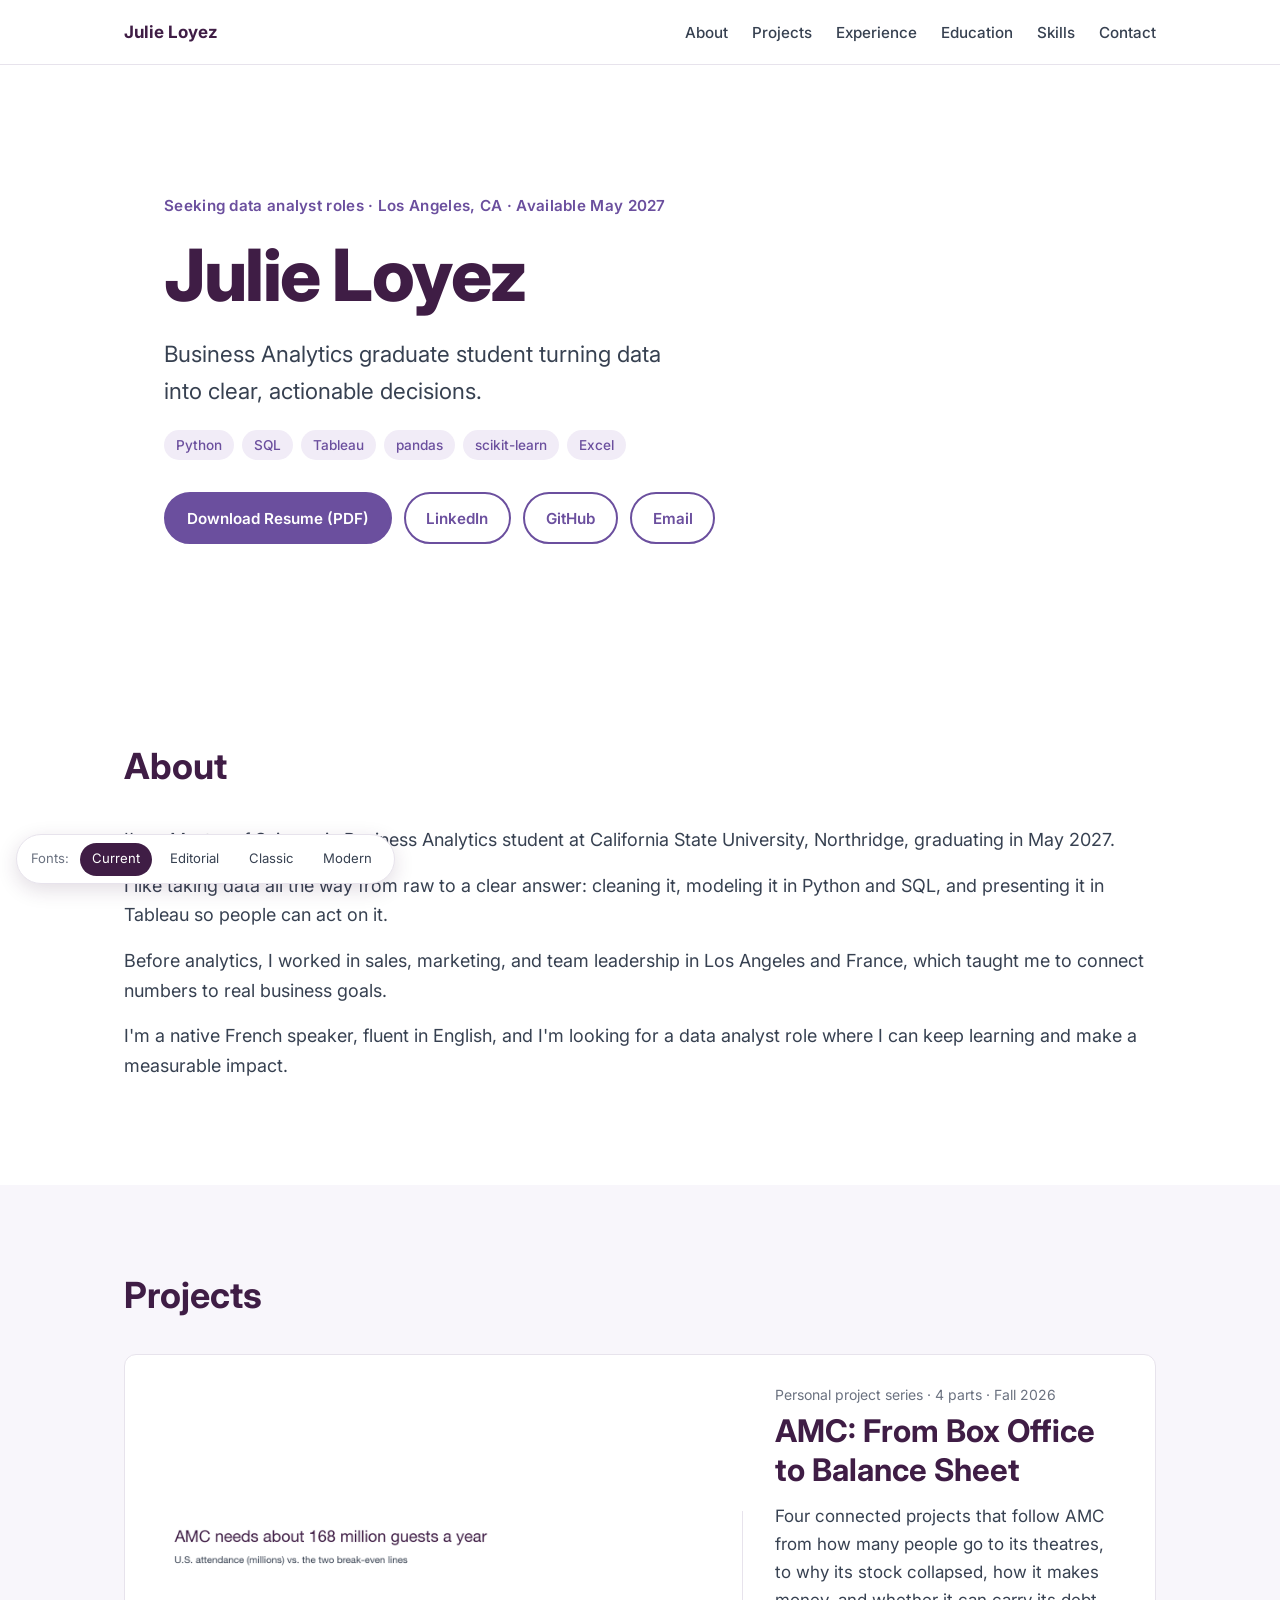
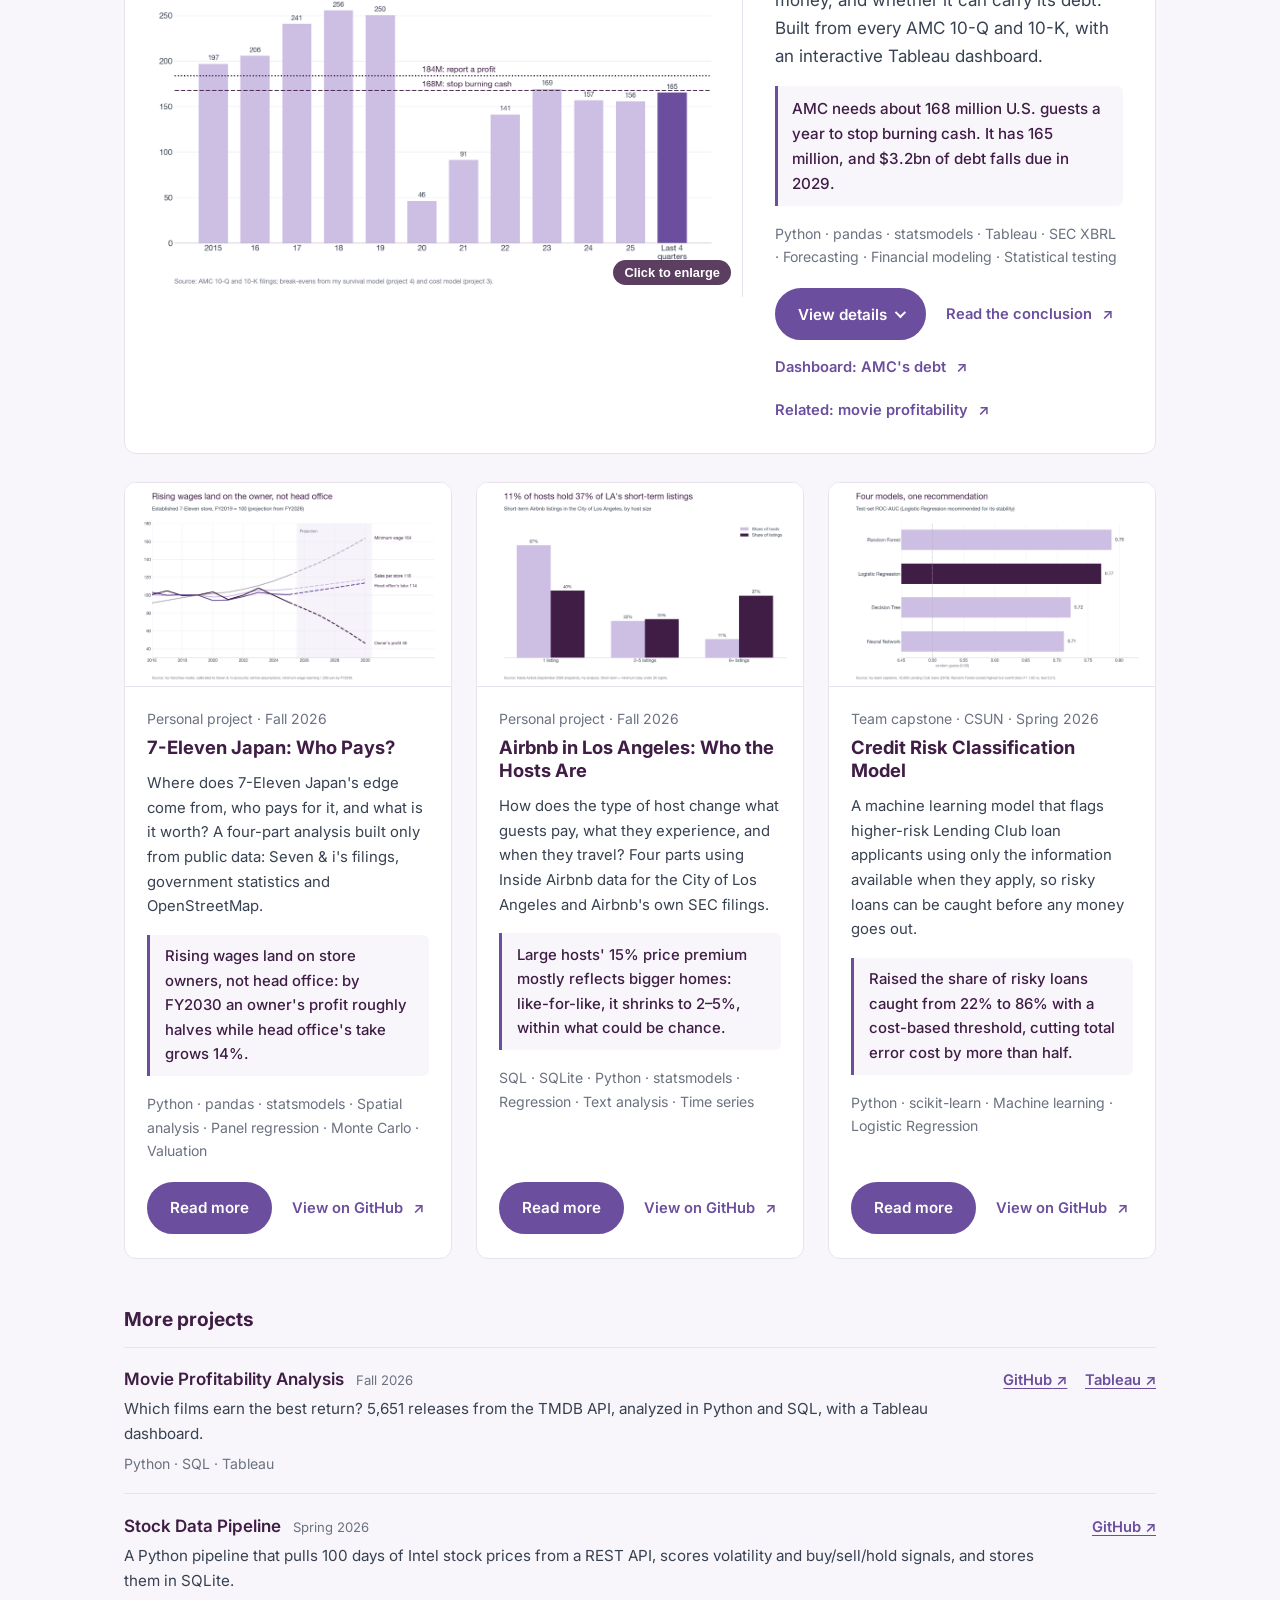
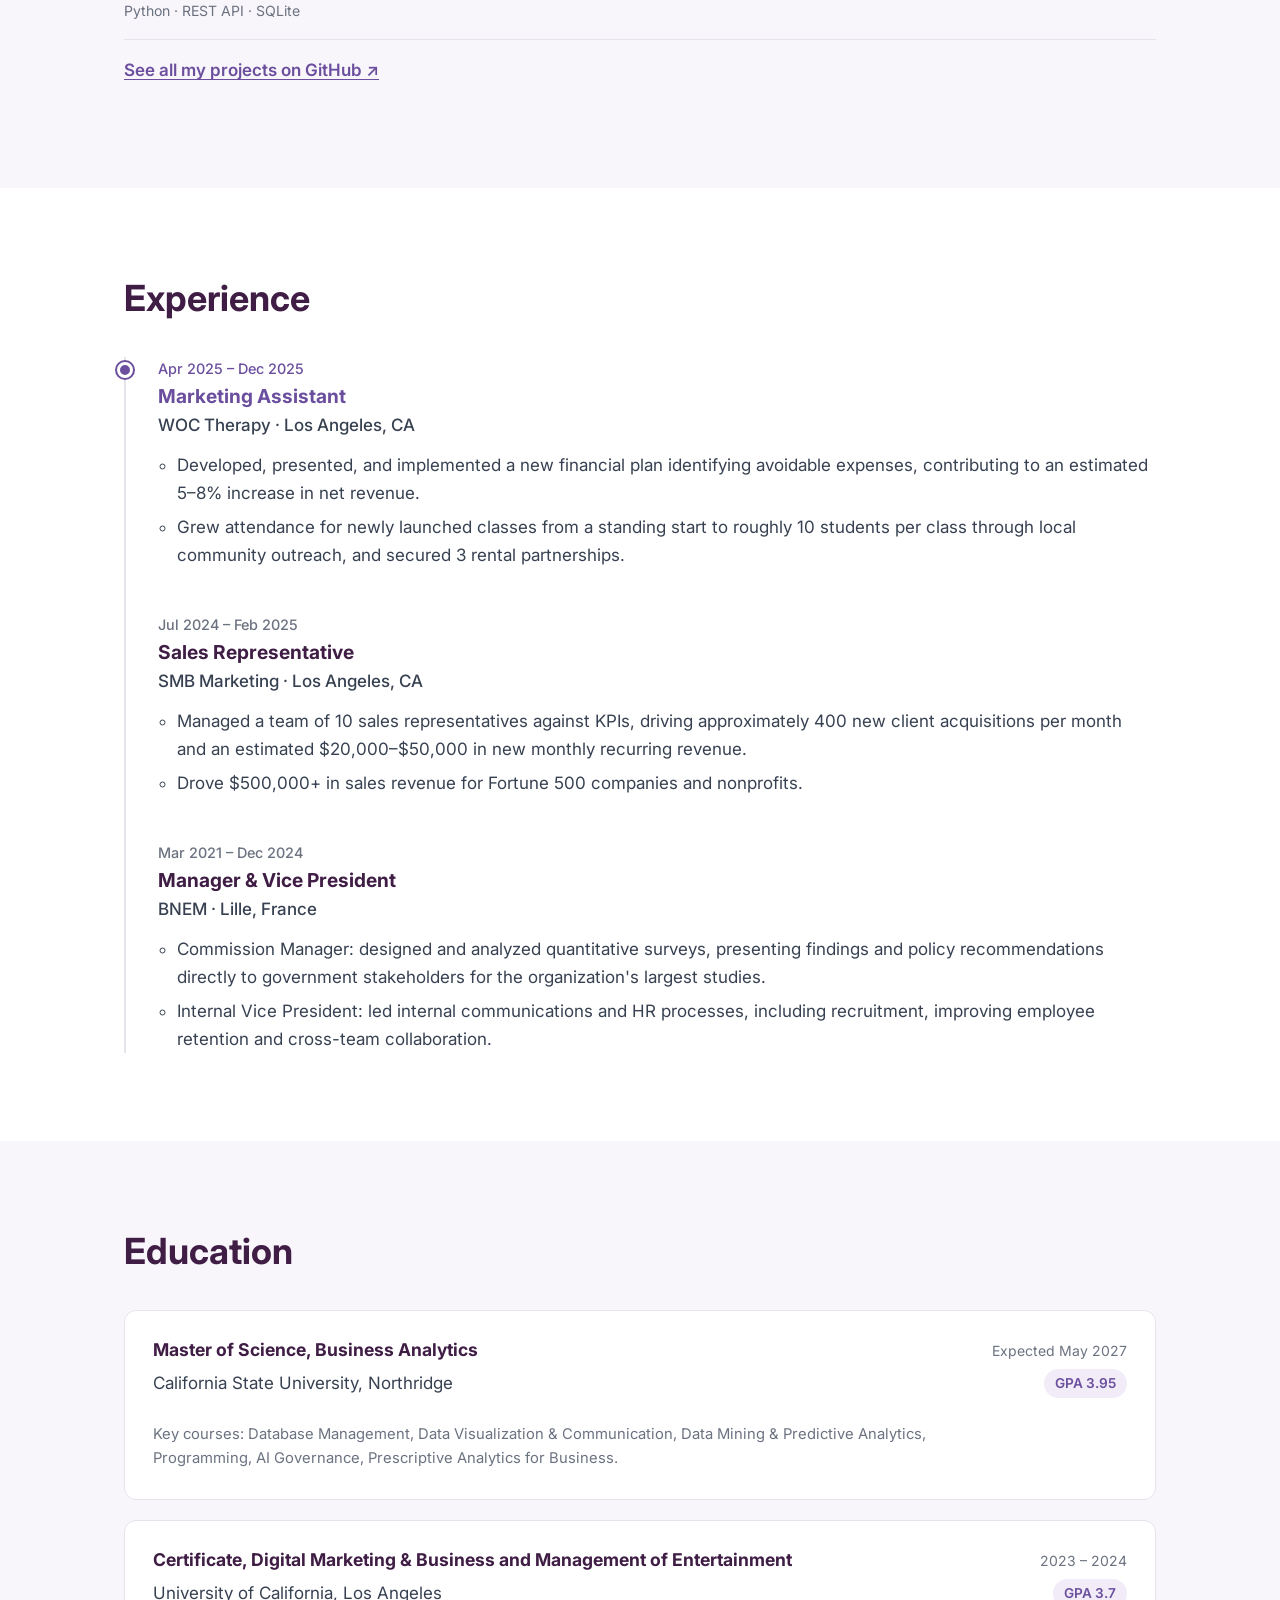
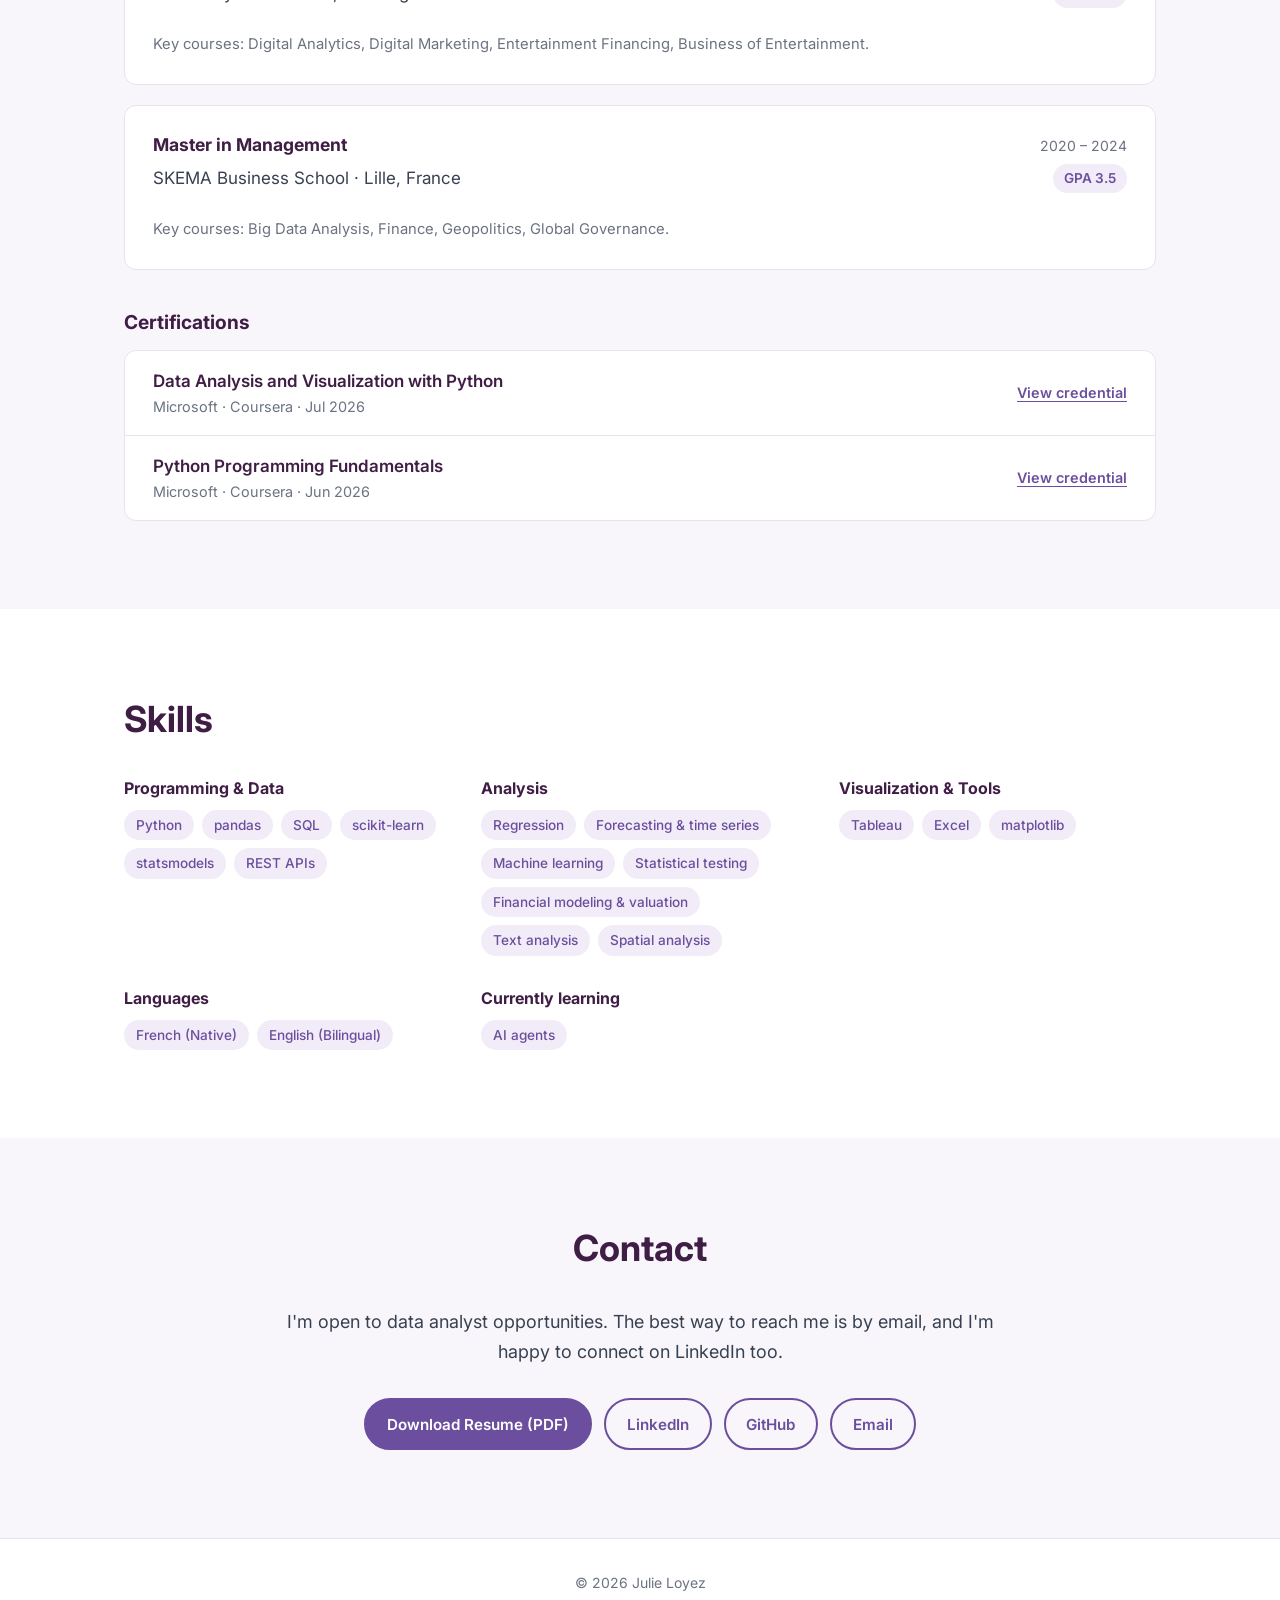
==== commit 712e65e4: "Preview: featured/main/more project layout, matching charts, font switcher Co-Authored-By: Claude Op" ====
--- a/index.html
+++ b/index.html
@@ -26,6 +26,8 @@
   <link rel="preconnect" href="https://fonts.googleapis.com">
   <link rel="preconnect" href="https://fonts.gstatic.com" crossorigin>
   <link href="https://fonts.googleapis.com/css2?family=Inter:wght@400;500;600;700;800&display=swap" rel="stylesheet">
+  <!-- PREVIEW ONLY: extra fonts for the font switcher. Keep only the chosen one later. -->
+  <link href="https://fonts.googleapis.com/css2?family=Source+Serif+4:opsz,wght@8..60,600;8..60,700&family=Fraunces:opsz,wght@9..144,600;9..144,700&family=Space+Grotesk:wght@500;700&family=IBM+Plex+Mono:wght@400;500&display=swap" rel="stylesheet">
 
   <link rel="stylesheet" href="css/styles.css">
 </head>
@@ -81,7 +83,10 @@
     <section class="section section-tinted" id="projects" aria-labelledby="projects-title">
       <div class="container">
         <h2 class="section-title" id="projects-title">Projects</h2>
-        <div class="project-list" id="project-list"></div>
+        <!-- Projects come in three sizes (set by "tier" in data/projects.js) -->
+        <div class="project-featured" id="project-featured"></div>
+        <div class="project-grid" id="project-main"></div>
+        <div class="more-projects" id="more-projects"></div>
       </div>
     </section>
 
@@ -138,6 +143,22 @@
     <img id="image-viewer-img" src="" alt="">
   </dialog>
 
+  <!-- Reading panel for the details of the medium-size project cards -->
+  <dialog class="details-viewer" id="details-viewer" aria-labelledby="details-viewer-title">
+    <button type="button" class="image-viewer-close" id="details-viewer-close">Close ✕</button>
+    <h3 class="details-viewer-title" id="details-viewer-title"></h3>
+    <div class="project-details" id="details-viewer-body"></div>
+  </dialog>
+
+  <!-- PREVIEW ONLY: font switcher to compare typography. Remove before publishing. -->
+  <div class="font-switcher" role="group" aria-label="Preview fonts">
+    <span>Fonts:</span>
+    <button type="button" data-font="current" aria-pressed="true">Current</button>
+    <button type="button" data-font="editorial" aria-pressed="false">Editorial</button>
+    <button type="button" data-font="classic" aria-pressed="false">Classic</button>
+    <button type="button" data-font="modern" aria-pressed="false">Modern</button>
+  </div>
+
   <noscript>
     <p class="container">This website needs JavaScript to display its content.
       You can also find Julie on <a href="https://www.linkedin.com/in/julie-loyez">LinkedIn</a>.</p>
--- a/css/styles.css
+++ b/css/styles.css
@@ -18,6 +18,8 @@
   --color-todo-border: #E0B54A;
 
   --font: "Inter", system-ui, -apple-system, "Segoe UI", Roboto, sans-serif;
+  --font-heading: var(--font);  /* headings, names, titles */
+  --font-mono: var(--font);     /* dates, tools, small labels */
   --radius: 12px;
   --max-width: 1080px;
   --section-space: 5.5rem;
@@ -474,10 +476,86 @@
 }
 
 /* Longer lists span the full width of the panel */
+.detail-parts,
 .detail-whatIDid,
 .detail-findings,
 .detail-role {
   grid-column: 1 / -1;
+}
+
+/* Project series: the parts list sits between Question and Data,
+   so those two also use the full width instead of half */
+.has-parts .detail-question,
+.has-parts .detail-data {
+  grid-column: 1 / -1;
+}
+
+/* Project series: numbered parts, each with its own GitHub link */
+.parts-list {
+  list-style: none;
+  margin: 0;
+  padding: 0;
+  counter-reset: part;
+  display: grid;
+  gap: 0.6rem;
+}
+
+.part {
+  counter-increment: part;
+  display: grid;
+  grid-template-columns: 2rem 1fr auto;
+  align-items: center;
+  gap: 0.25rem 0.9rem;
+  padding: 0.75rem 1rem;
+  background: var(--color-background);
+  border: 1px solid var(--color-border);
+  border-radius: 8px;
+}
+
+.part::before {
+  content: counter(part);
+  display: grid;
+  place-items: center;
+  width: 1.75rem;
+  height: 1.75rem;
+  border-radius: 50%;
+  background: var(--color-tag-bg);
+  color: var(--color-aubergine);
+  font-weight: 700;
+  font-size: 0.85rem;
+}
+
+.part-title {
+  font-weight: 600;
+  color: var(--color-aubergine);
+  margin: 0 0 0.15rem;
+}
+
+.part-finding {
+  margin: 0;
+  font-size: 0.92rem;
+  color: var(--color-text);
+}
+
+.part-link {
+  font-weight: 600;
+  font-size: 0.9rem;
+  color: var(--color-purple);
+  white-space: nowrap;
+}
+
+.part-link::after {
+  content: " ↗";
+}
+
+@media (max-width: 640px) {
+  .part {
+    grid-template-columns: 1.75rem 1fr;
+  }
+
+  .part-link {
+    grid-column: 2;
+  }
 }
 
 /* ---------- 9. Experience timeline ---------- */
@@ -821,3 +899,309 @@
     transition: none !important;
   }
 }
+
+
+/* =============================================================
+   PREVIEW: new typography, project tiers, compact list
+   ============================================================= */
+
+/* ---------- Font pairings (chosen with the preview switcher) ---------- */
+:root[data-font="editorial"] {
+  --font-heading: "Source Serif 4", Georgia, serif;
+  --font-mono: "IBM Plex Mono", ui-monospace, Menlo, monospace;
+}
+
+:root[data-font="classic"] {
+  --font-heading: "Fraunces", Georgia, serif;
+  --font-mono: "IBM Plex Mono", ui-monospace, Menlo, monospace;
+}
+
+:root[data-font="modern"] {
+  --font-heading: "Space Grotesk", var(--font);
+  --font-mono: "IBM Plex Mono", ui-monospace, Menlo, monospace;
+}
+
+h1, h2, h3, h4,
+.nav-name,
+.cert-name,
+.more-title {
+  font-family: var(--font-heading);
+}
+
+.project-meta,
+.timeline-date,
+.card-date,
+.cert-meta,
+.more-date,
+.project-tools,
+.hero-label {
+  font-family: var(--font-mono);
+}
+
+/* ---------- Tools as plain text instead of pills ---------- */
+.project-tools {
+  font-size: 0.88rem;
+  color: var(--color-text-muted);
+  margin: 0 0 1.25rem;
+}
+
+.project-highlight {
+  font-weight: 500;
+  color: var(--color-aubergine);
+}
+
+/* ---------- Featured project: the big card ---------- */
+.project-featured .project-main {
+  grid-template-columns: 3fr 2fr;
+}
+
+.project-featured .project-title {
+  font-size: clamp(1.5rem, 2.6vw, 1.95rem);
+}
+
+.project-featured .project-main {
+  align-items: center;
+}
+
+.project-featured .project-image-button,
+.project-featured .project-image {
+  height: auto;
+}
+
+/* Secondary links in the featured card: light text links, not big buttons */
+.project-featured .button-row,
+.project-grid .button-row {
+  column-gap: 1.25rem;
+}
+
+.project-featured .btn-secondary,
+.project-grid .btn-secondary {
+  padding: 0.2rem 0;
+  border: 0;
+  border-radius: 0;
+  background: none;
+  color: var(--color-purple);
+  font-size: 0.92rem;
+}
+
+.project-featured .btn-secondary::after,
+.project-grid .btn-secondary::after {
+  content: "↗";
+  margin-left: 0.15rem;
+}
+
+.project-featured .btn-secondary:hover,
+.project-grid .btn-secondary:hover {
+  background: none;
+  color: var(--color-aubergine);
+  text-decoration: underline;
+}
+
+/* ---------- Main projects: medium cards, side by side ---------- */
+.project-grid {
+  display: grid;
+  grid-template-columns: repeat(auto-fit, minmax(290px, 1fr));
+  gap: 1.5rem;
+  margin-top: 1.75rem;
+}
+
+.project-grid .project-card,
+.project-grid .project-main,
+.project-grid .project-body {
+  display: flex;
+  flex-direction: column;
+}
+
+.project-grid .project-card,
+.project-grid .project-main,
+.project-grid .project-body {
+  flex: 1;
+}
+
+.project-grid .project-image {
+  height: auto;
+  border-right: 0;
+  border-bottom: 1px solid var(--color-border);
+}
+
+.project-grid .project-body {
+  padding: 1.25rem 1.4rem 1.5rem;
+}
+
+.project-grid .project-title {
+  font-size: 1.15rem;
+}
+
+.project-grid .project-description,
+.project-grid .project-highlight {
+  font-size: 0.93rem;
+}
+
+.project-grid .button-row {
+  margin-top: auto; /* buttons line up at the bottom of each card */
+}
+
+/* ---------- More projects: compact list ---------- */
+.more-projects {
+  margin-top: 3rem;
+}
+
+.more-list {
+  list-style: none;
+  margin: 0;
+  padding: 0;
+  border-top: 1px solid var(--color-border);
+}
+
+.more-item {
+  display: flex;
+  justify-content: space-between;
+  align-items: flex-start;
+  gap: 1.5rem;
+  padding: 1.1rem 0;
+  border-bottom: 1px solid var(--color-border);
+}
+
+.more-title {
+  margin: 0;
+  font-weight: 600;
+  color: var(--color-aubergine);
+}
+
+.more-date {
+  margin-left: 0.5rem;
+  font-size: 0.82rem;
+  font-weight: 400;
+  color: var(--color-text-muted);
+}
+
+.more-summary {
+  margin: 0.2rem 0 0.35rem;
+  font-size: 0.95rem;
+}
+
+.more-item .project-tools {
+  margin: 0;
+}
+
+.more-links {
+  margin: 0;
+  white-space: nowrap;
+}
+
+.more-links a {
+  margin-left: 1.1rem;
+  font-weight: 600;
+  font-size: 0.92rem;
+}
+
+.more-links a::after,
+.more-all a::after {
+  content: " ↗";
+}
+
+.more-all {
+  margin-top: 1rem;
+  font-weight: 600;
+}
+
+/* ---------- Reading panel for medium cards ---------- */
+.details-viewer {
+  width: min(900px, 94vw);
+  max-height: 90vh;
+  padding: 0;
+  border: 0;
+  border-radius: var(--radius);
+  overflow: auto;
+}
+
+.details-viewer::backdrop {
+  background: rgba(20, 10, 25, 0.6);
+}
+
+.details-viewer-title {
+  margin: 0;
+  padding: 1.75rem 2rem 0;
+  font-size: 1.4rem;
+}
+
+.details-viewer .project-details {
+  border-top: 0;
+  background: #fff;
+}
+
+/* ---------- PREVIEW ONLY: font switcher ---------- */
+.font-switcher {
+  position: fixed;
+  left: 1rem;
+  bottom: 1rem;
+  z-index: 60;
+  display: flex;
+  align-items: center;
+  gap: 0.35rem;
+  padding: 0.45rem 0.6rem;
+  background: #fff;
+  border: 1px solid var(--color-border);
+  border-radius: 999px;
+  box-shadow: 0 6px 20px rgba(63, 29, 69, 0.15);
+  font-family: var(--font);
+  font-size: 0.82rem;
+}
+
+.font-switcher span {
+  padding: 0 0.3rem;
+  color: var(--color-text-muted);
+}
+
+.font-switcher button {
+  padding: 0.3rem 0.7rem;
+  border: 1px solid transparent;
+  border-radius: 999px;
+  background: none;
+  font: inherit;
+  color: var(--color-text);
+  cursor: pointer;
+}
+
+.font-switcher button[aria-pressed="true"] {
+  background: var(--color-aubergine);
+  color: #fff;
+}
+
+@media (max-width: 640px) {
+  .more-item {
+    flex-direction: column;
+    gap: 0.4rem;
+  }
+
+  .more-links a {
+    margin: 0 1.1rem 0 0;
+  }
+
+  .details-viewer-title {
+    padding: 1.25rem 1.25rem 0;
+  }
+}
+
+/* Medium cards: the "Click to enlarge" label only shows on hover or keyboard focus */
+.project-grid .enlarge-hint {
+  opacity: 0;
+  transition: opacity 0.15s;
+}
+
+.project-grid .project-image-button:hover .enlarge-hint,
+.project-grid .project-image-button:focus-visible .enlarge-hint {
+  opacity: 1;
+}
+
+/* Medium cards: every chart gets exactly the same box, so the text below lines up */
+.project-grid .project-image-button {
+  height: auto;
+  flex: none;
+}
+
+.project-grid .project-image {
+  width: 100%;
+  height: auto;
+  aspect-ratio: 16 / 10;
+}
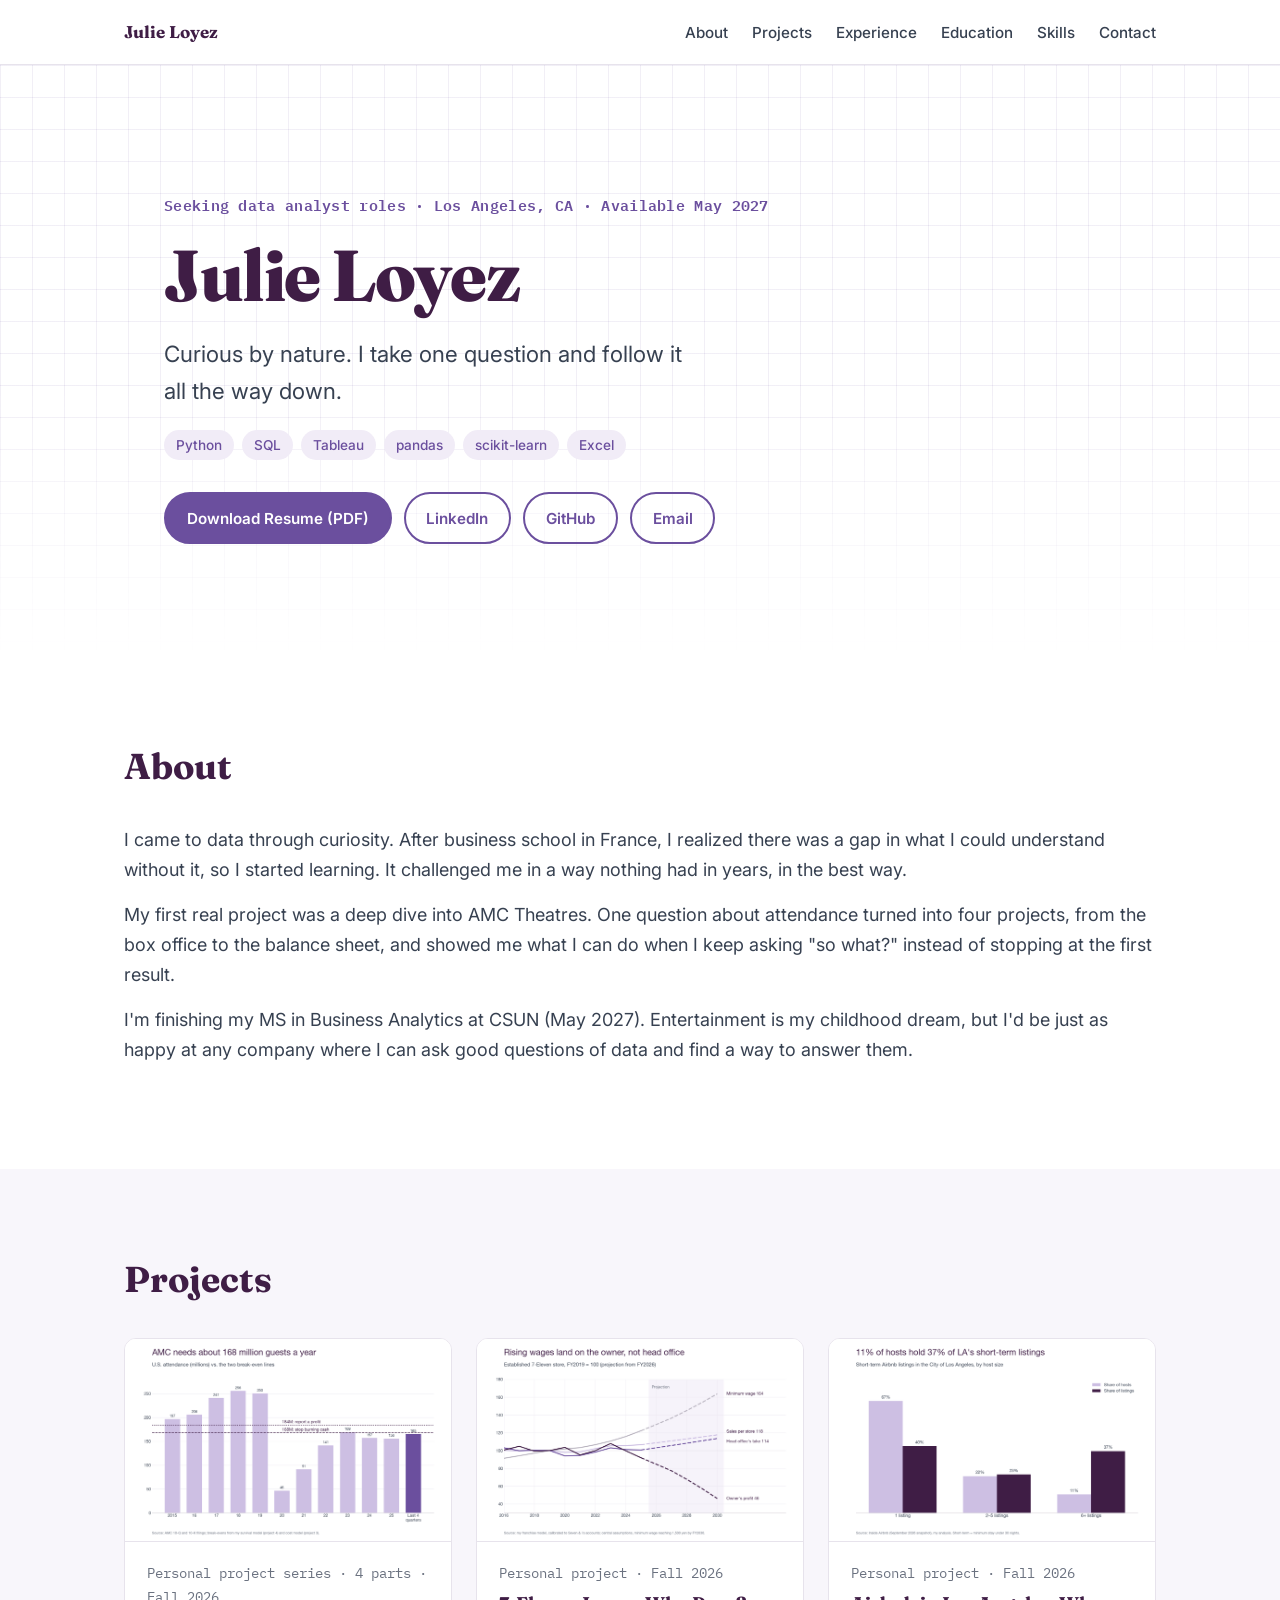
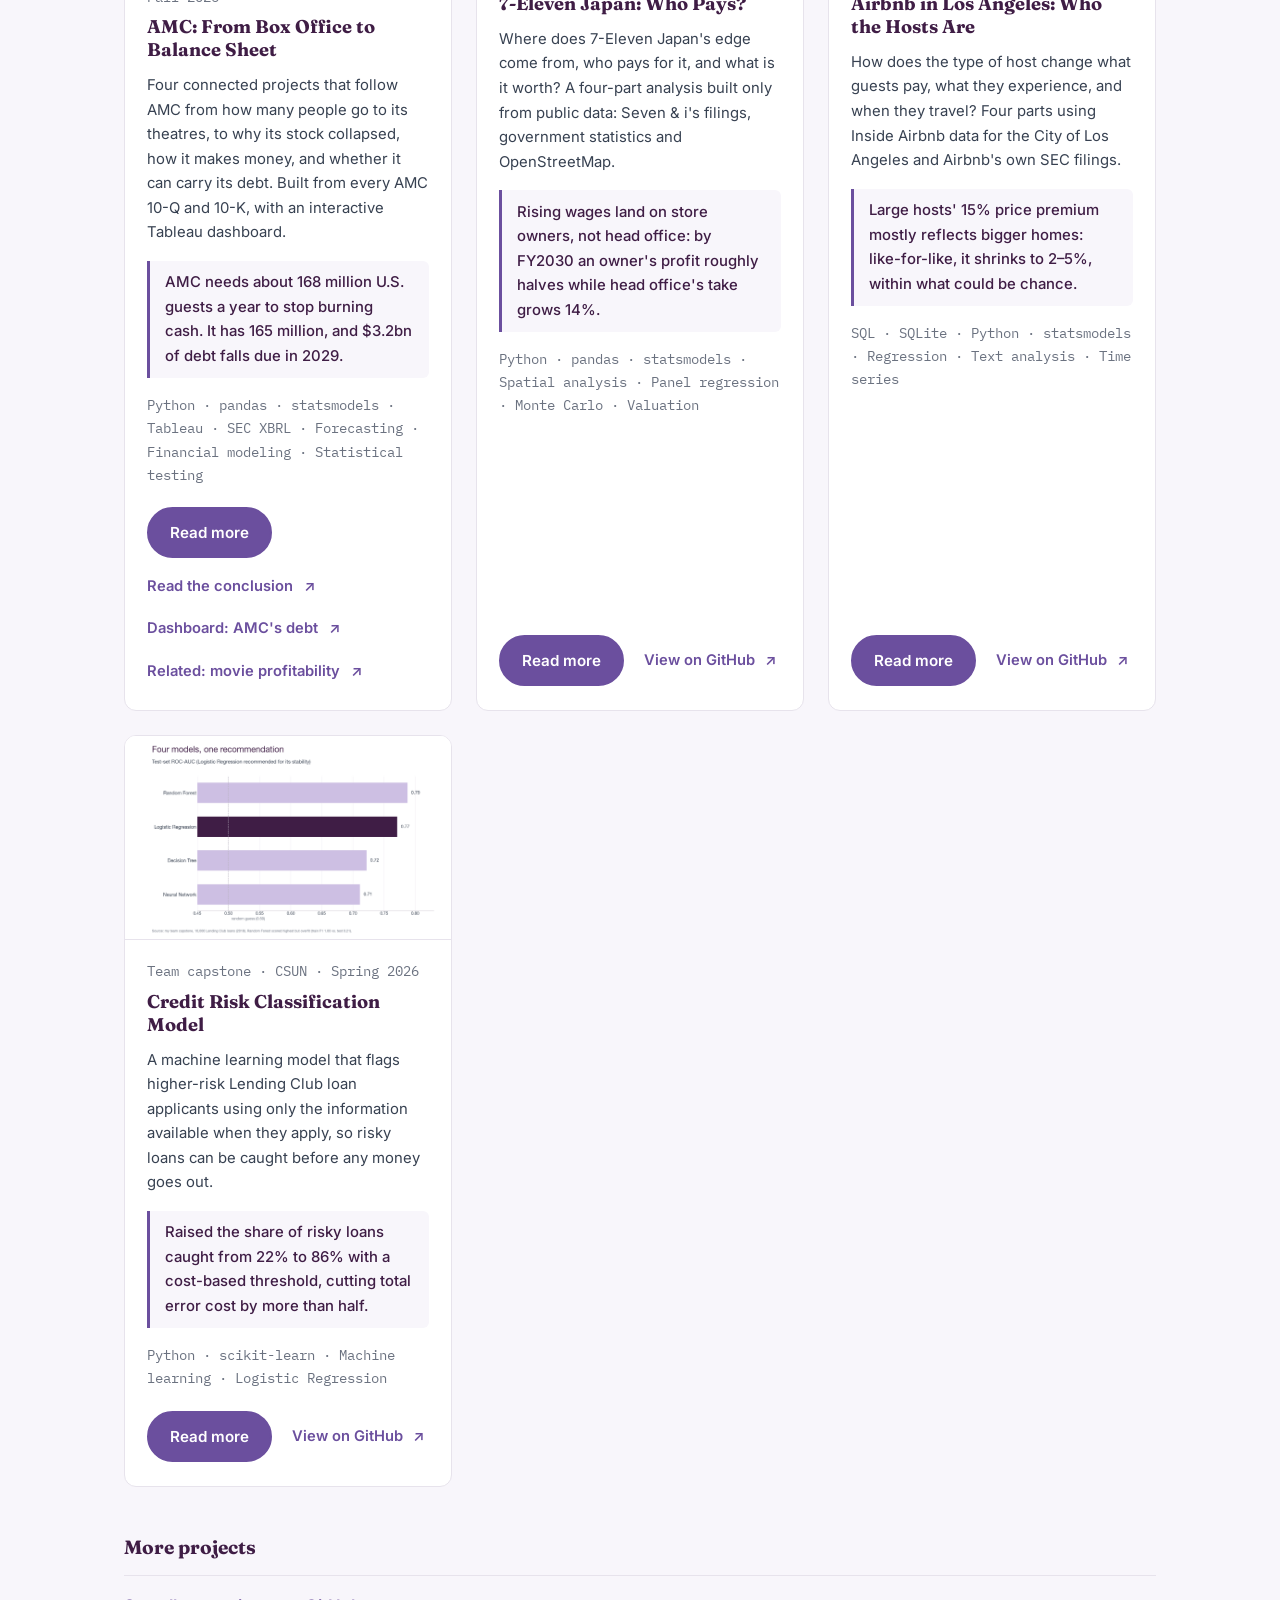
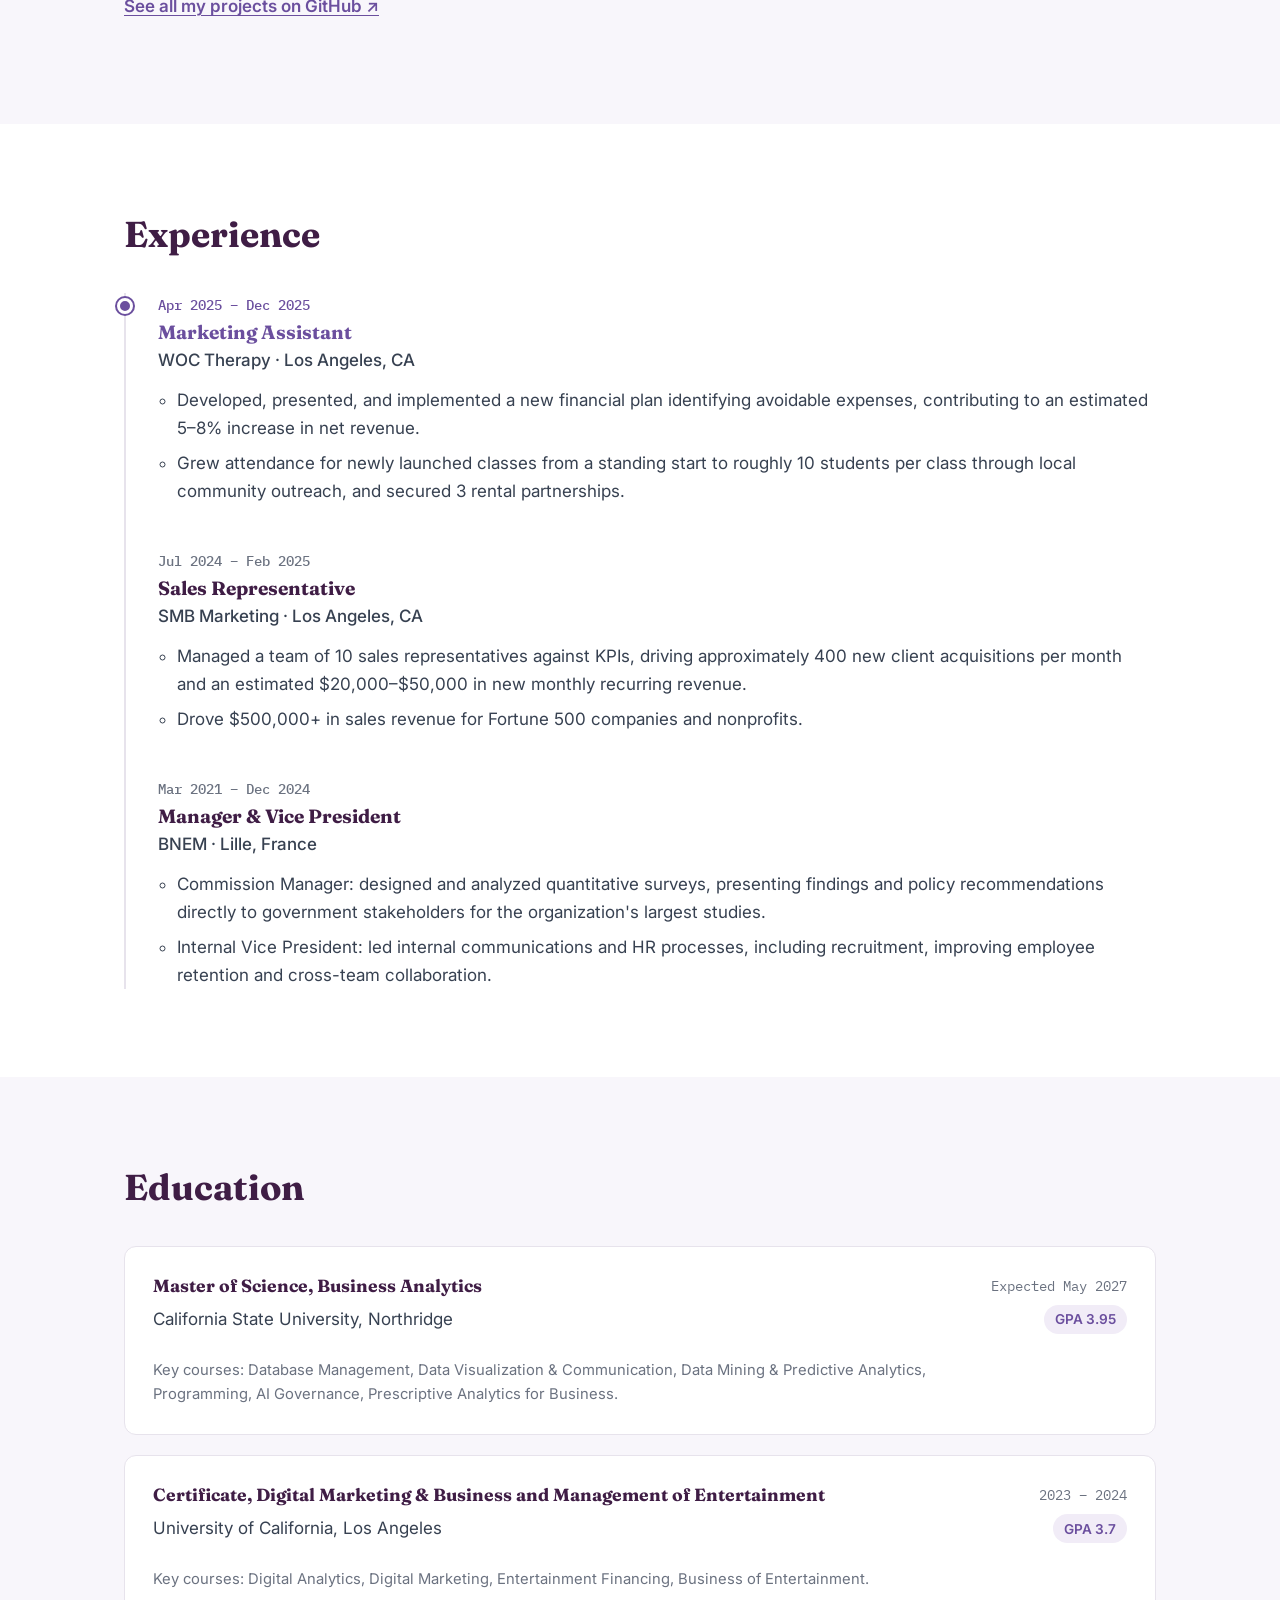
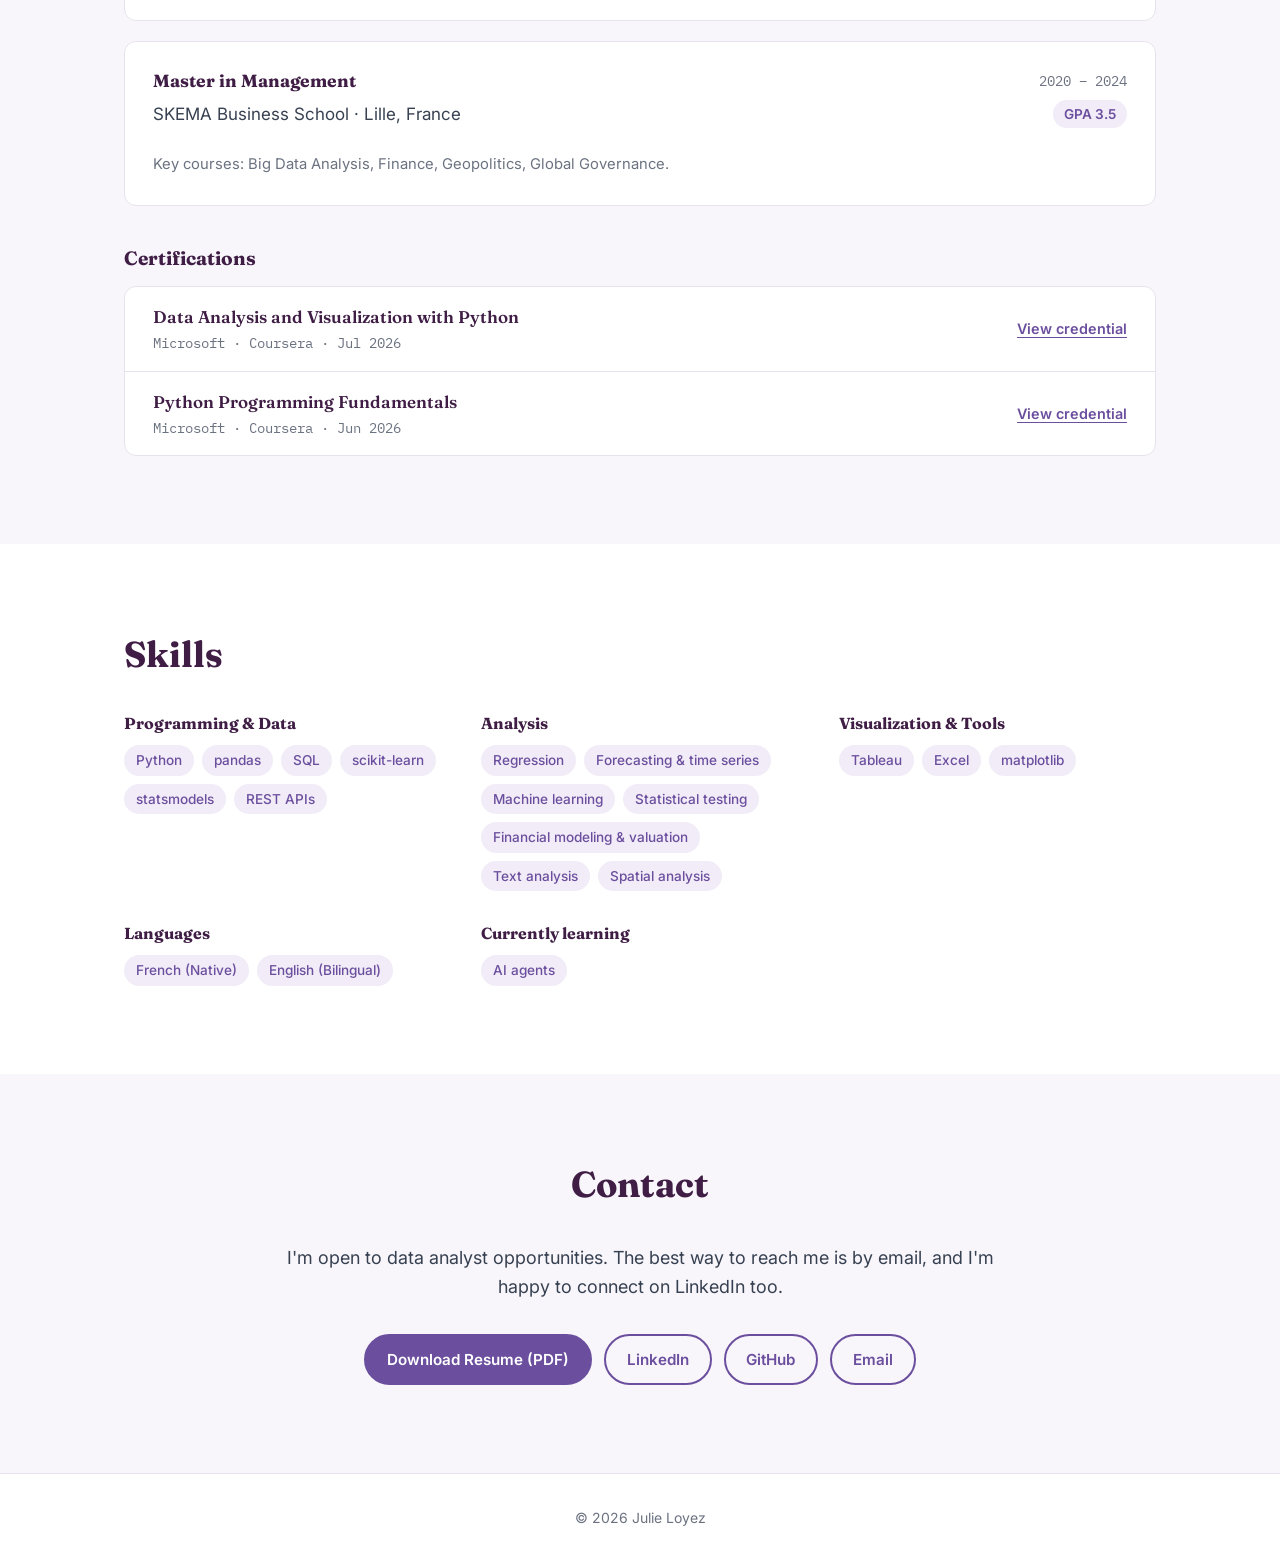
==== commit 301cfc41: "Preview: new tagline and About, Fraunces + IBM Plex Mono fonts, grid-paper hero Co-Authored-By: Clau" ====
--- a/index.html
+++ b/index.html
@@ -26,8 +26,8 @@
   <link rel="preconnect" href="https://fonts.googleapis.com">
   <link rel="preconnect" href="https://fonts.gstatic.com" crossorigin>
   <link href="https://fonts.googleapis.com/css2?family=Inter:wght@400;500;600;700;800&display=swap" rel="stylesheet">
-  <!-- PREVIEW ONLY: extra fonts for the font switcher. Keep only the chosen one later. -->
-  <link href="https://fonts.googleapis.com/css2?family=Source+Serif+4:opsz,wght@8..60,600;8..60,700&family=Fraunces:opsz,wght@9..144,600;9..144,700&family=Space+Grotesk:wght@500;700&family=IBM+Plex+Mono:wght@400;500&display=swap" rel="stylesheet">
+  <!-- Fraunces for headings, IBM Plex Mono for dates and small labels -->
+  <link href="https://fonts.googleapis.com/css2?family=Fraunces:opsz,wght@9..144,600;9..144,700&family=IBM+Plex+Mono:wght@400;500&display=swap" rel="stylesheet">
 
   <link rel="stylesheet" href="css/styles.css">
 </head>
@@ -150,15 +150,6 @@
     <div class="project-details" id="details-viewer-body"></div>
   </dialog>
 
-  <!-- PREVIEW ONLY: font switcher to compare typography. Remove before publishing. -->
-  <div class="font-switcher" role="group" aria-label="Preview fonts">
-    <span>Fonts:</span>
-    <button type="button" data-font="current" aria-pressed="true">Current</button>
-    <button type="button" data-font="editorial" aria-pressed="false">Editorial</button>
-    <button type="button" data-font="classic" aria-pressed="false">Classic</button>
-    <button type="button" data-font="modern" aria-pressed="false">Modern</button>
-  </div>
-
   <noscript>
     <p class="container">This website needs JavaScript to display its content.
       You can also find Julie on <a href="https://www.linkedin.com/in/julie-loyez">LinkedIn</a>.</p>
--- a/css/styles.css
+++ b/css/styles.css
@@ -18,8 +18,8 @@
   --color-todo-border: #E0B54A;
 
   --font: "Inter", system-ui, -apple-system, "Segoe UI", Roboto, sans-serif;
-  --font-heading: var(--font);  /* headings, names, titles */
-  --font-mono: var(--font);     /* dates, tools, small labels */
+  --font-heading: "Fraunces", Georgia, serif;                   /* headings, names, titles */
+  --font-mono: "IBM Plex Mono", ui-monospace, Menlo, monospace;  /* dates, tools, small labels */
   --radius: 12px;
   --max-width: 1080px;
   --section-space: 5.5rem;
@@ -260,7 +260,26 @@
 
 /* ---------- 6. Hero ---------- */
 .hero {
+  position: relative;
   padding: clamp(4.5rem, 12vw, 8rem) 0 clamp(4rem, 10vw, 7rem);
+}
+
+/* Faint grid-paper background, fading out toward the bottom */
+.hero::before {
+  content: "";
+  position: absolute;
+  inset: 0;
+  background-image:
+    linear-gradient(to right, rgba(107, 79, 158, 0.09) 1px, transparent 1px),
+    linear-gradient(to bottom, rgba(107, 79, 158, 0.09) 1px, transparent 1px);
+  background-size: 32px 32px;
+  -webkit-mask-image: linear-gradient(to bottom, #000 55%, transparent);
+  mask-image: linear-gradient(to bottom, #000 55%, transparent);
+  pointer-events: none;
+}
+
+.hero > .container {
+  position: relative; /* keeps the text above the grid */
 }
 
 .hero-inner {
@@ -902,25 +921,10 @@
 
 
 /* =============================================================
-   PREVIEW: new typography, project tiers, compact list
+   Typography, project sizes, compact list
    ============================================================= */
 
-/* ---------- Font pairings (chosen with the preview switcher) ---------- */
-:root[data-font="editorial"] {
-  --font-heading: "Source Serif 4", Georgia, serif;
-  --font-mono: "IBM Plex Mono", ui-monospace, Menlo, monospace;
-}
-
-:root[data-font="classic"] {
-  --font-heading: "Fraunces", Georgia, serif;
-  --font-mono: "IBM Plex Mono", ui-monospace, Menlo, monospace;
-}
-
-:root[data-font="modern"] {
-  --font-heading: "Space Grotesk", var(--font);
-  --font-mono: "IBM Plex Mono", ui-monospace, Menlo, monospace;
-}
-
+/* ---------- Where the heading and label fonts are used ---------- */
 h1, h2, h3, h4,
 .nav-name,
 .cert-name,
@@ -1130,44 +1134,6 @@
   background: #fff;
 }
 
-/* ---------- PREVIEW ONLY: font switcher ---------- */
-.font-switcher {
-  position: fixed;
-  left: 1rem;
-  bottom: 1rem;
-  z-index: 60;
-  display: flex;
-  align-items: center;
-  gap: 0.35rem;
-  padding: 0.45rem 0.6rem;
-  background: #fff;
-  border: 1px solid var(--color-border);
-  border-radius: 999px;
-  box-shadow: 0 6px 20px rgba(63, 29, 69, 0.15);
-  font-family: var(--font);
-  font-size: 0.82rem;
-}
-
-.font-switcher span {
-  padding: 0 0.3rem;
-  color: var(--color-text-muted);
-}
-
-.font-switcher button {
-  padding: 0.3rem 0.7rem;
-  border: 1px solid transparent;
-  border-radius: 999px;
-  background: none;
-  font: inherit;
-  color: var(--color-text);
-  cursor: pointer;
-}
-
-.font-switcher button[aria-pressed="true"] {
-  background: var(--color-aubergine);
-  color: #fff;
-}
-
 @media (max-width: 640px) {
   .more-item {
     flex-direction: column;
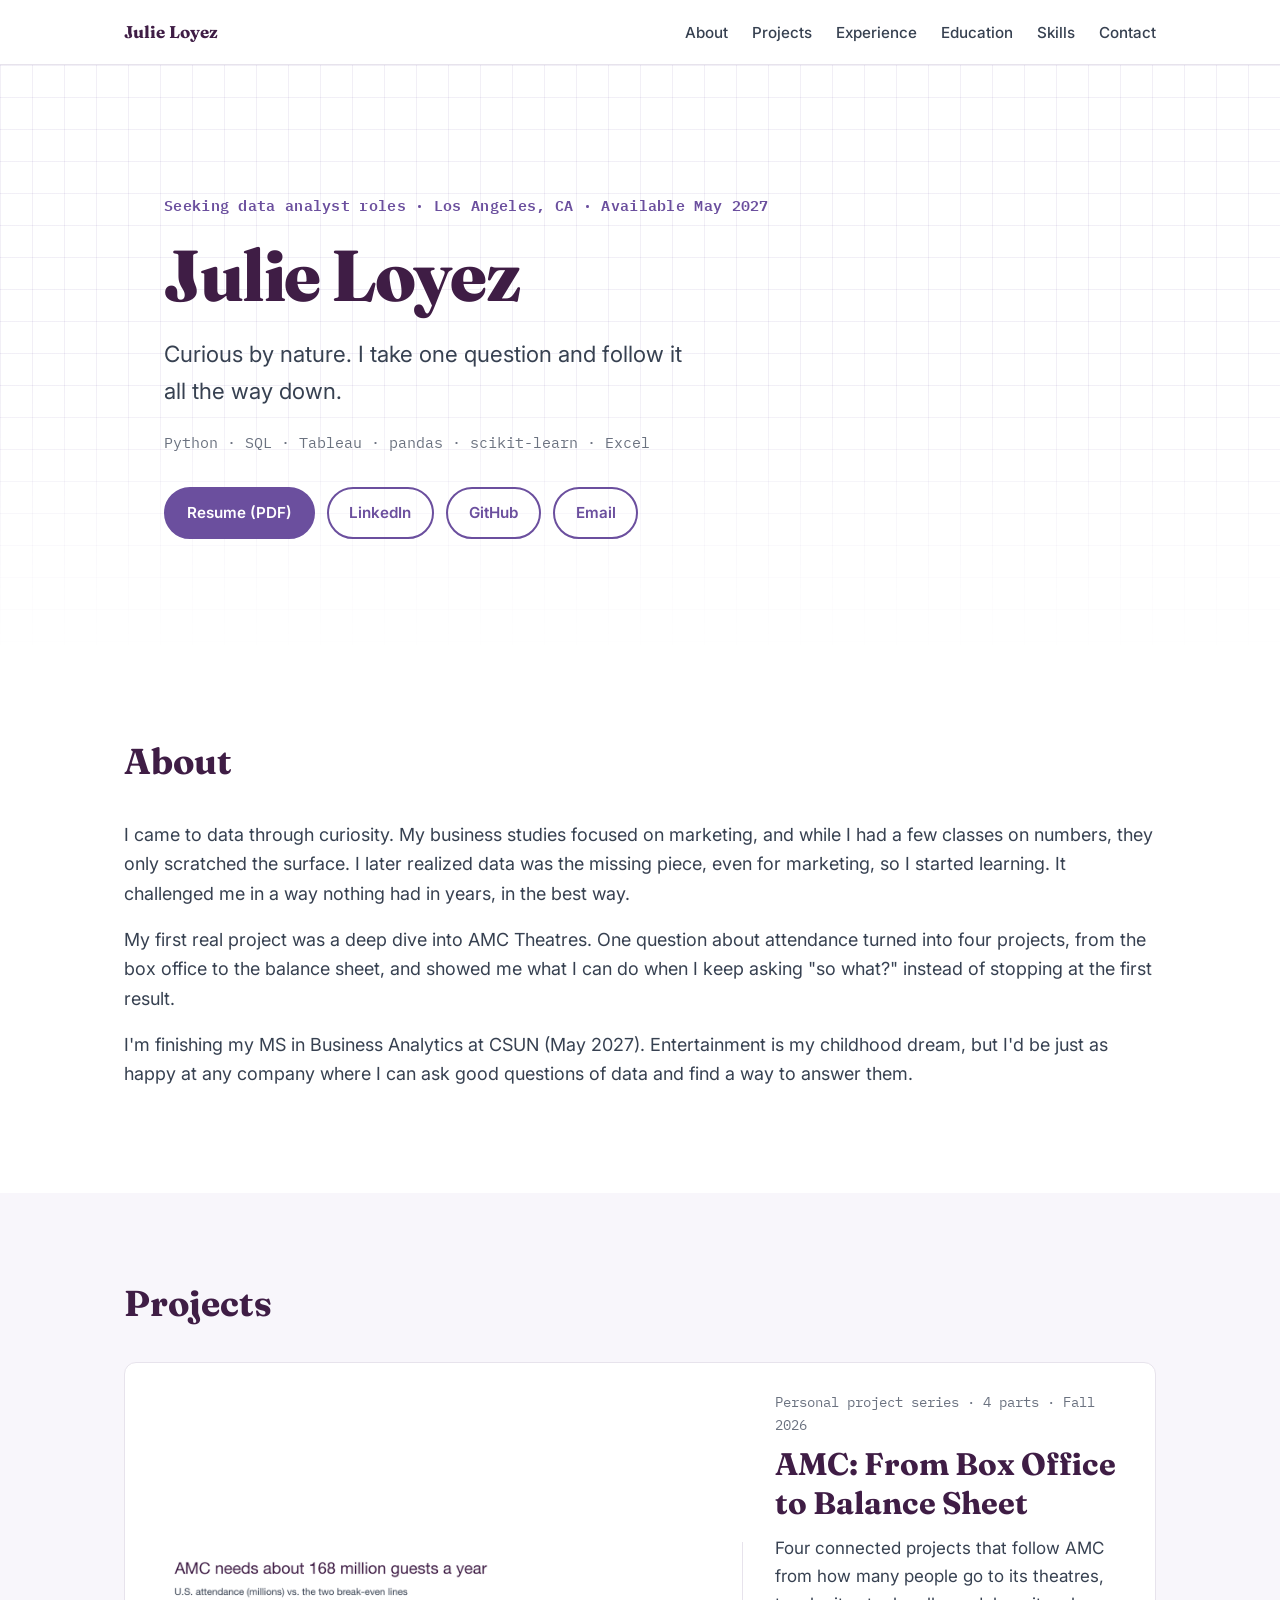
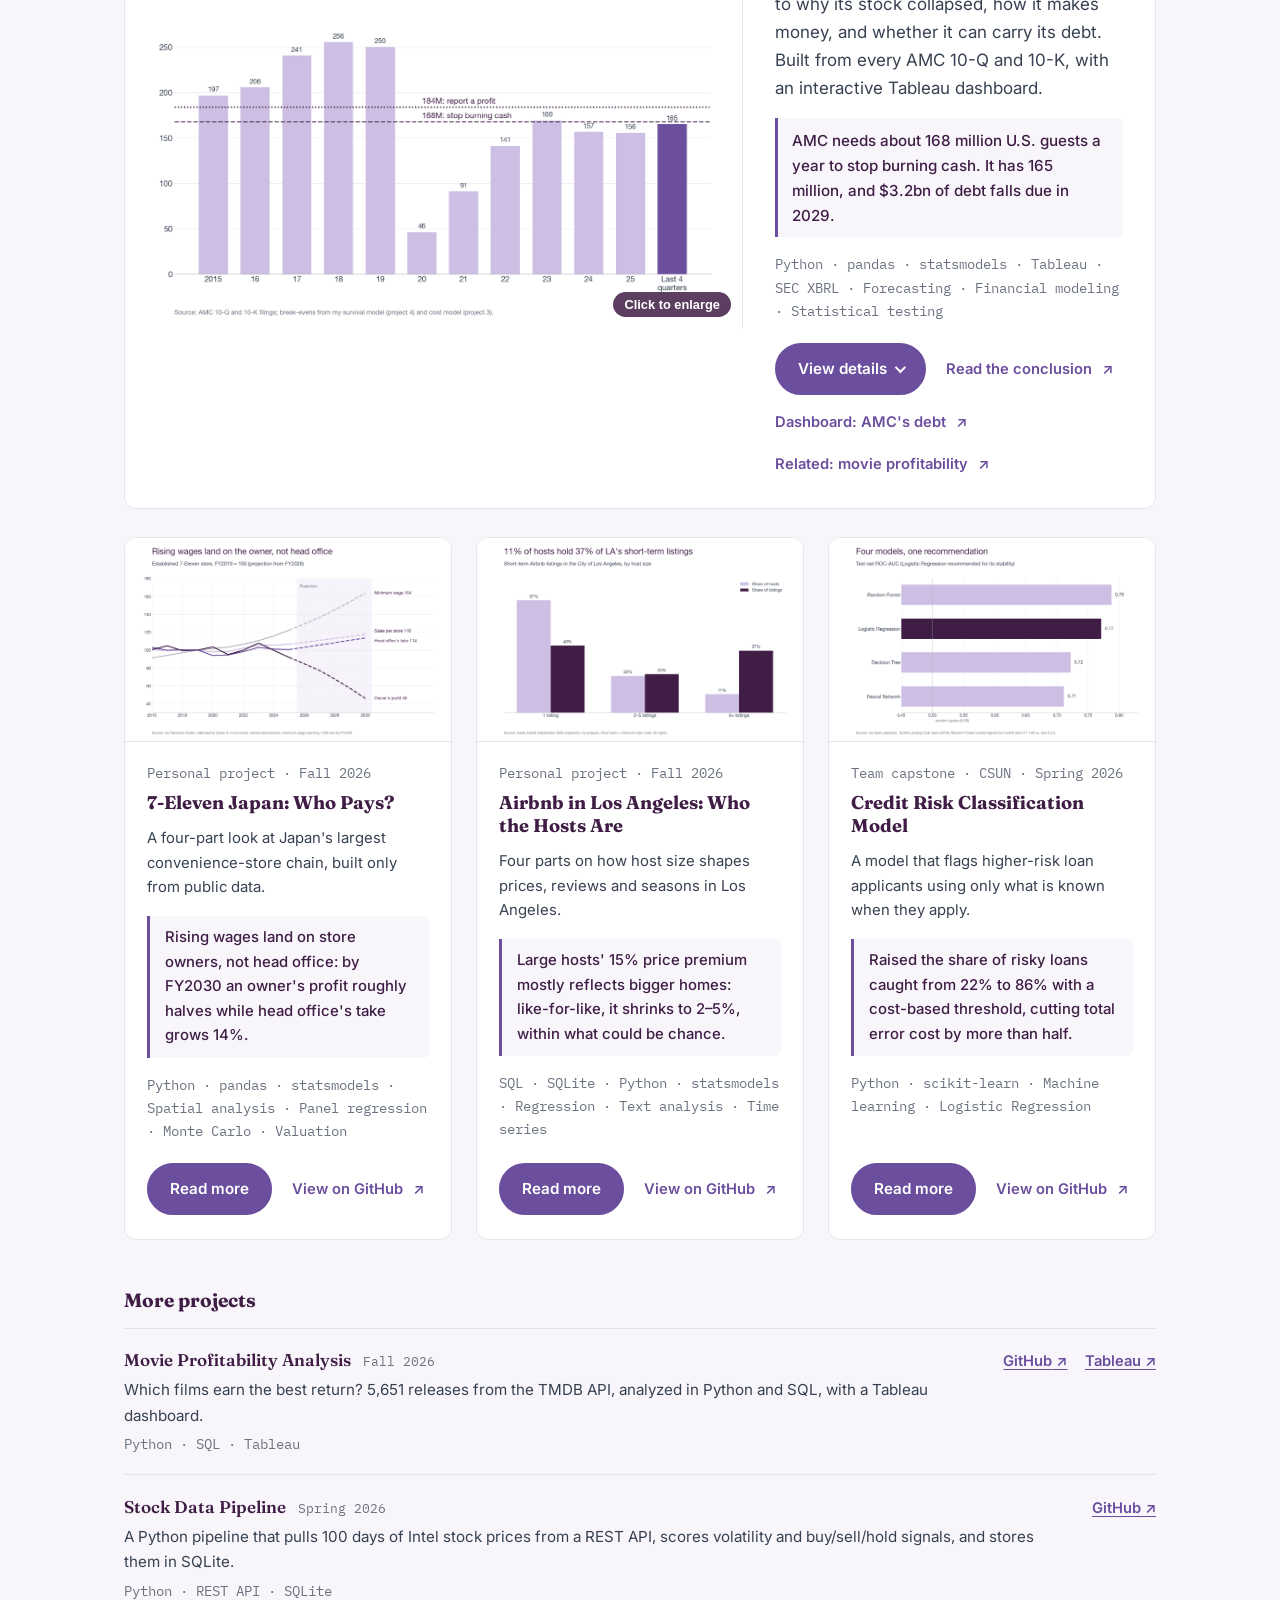
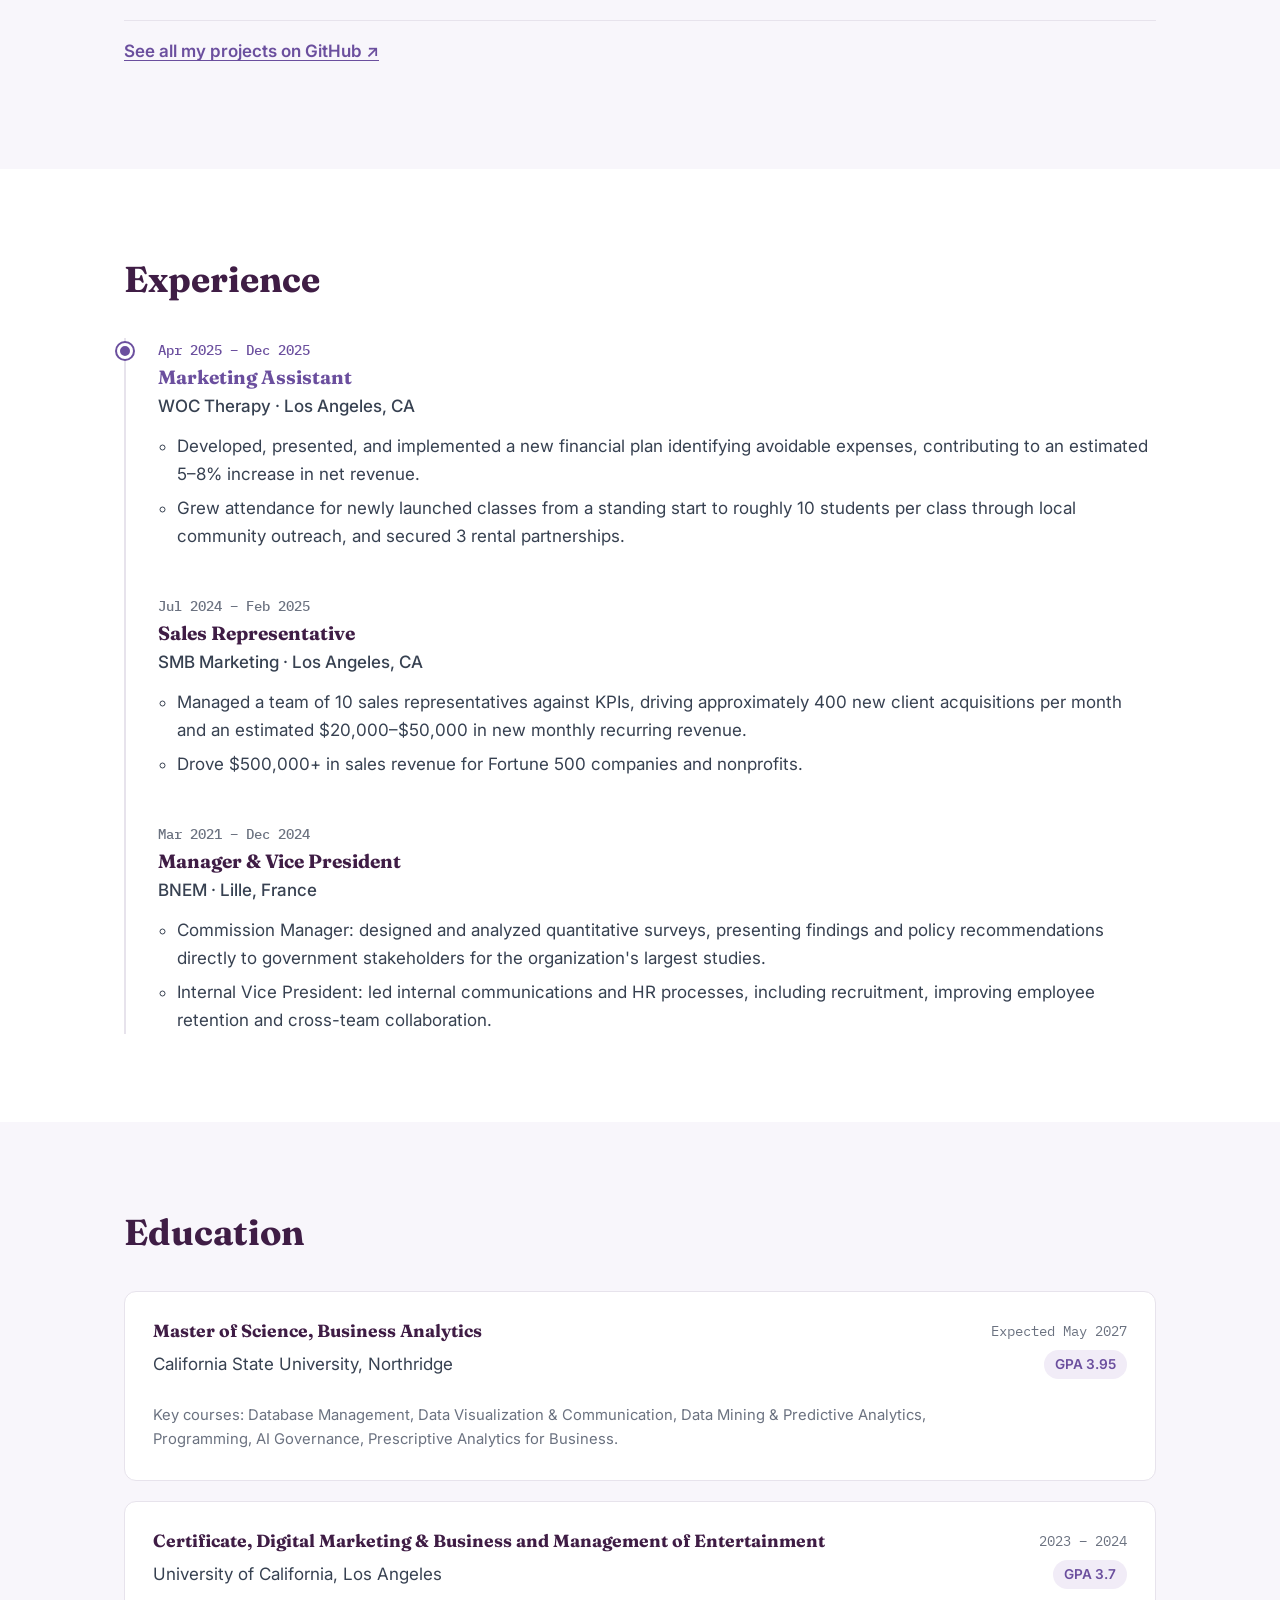
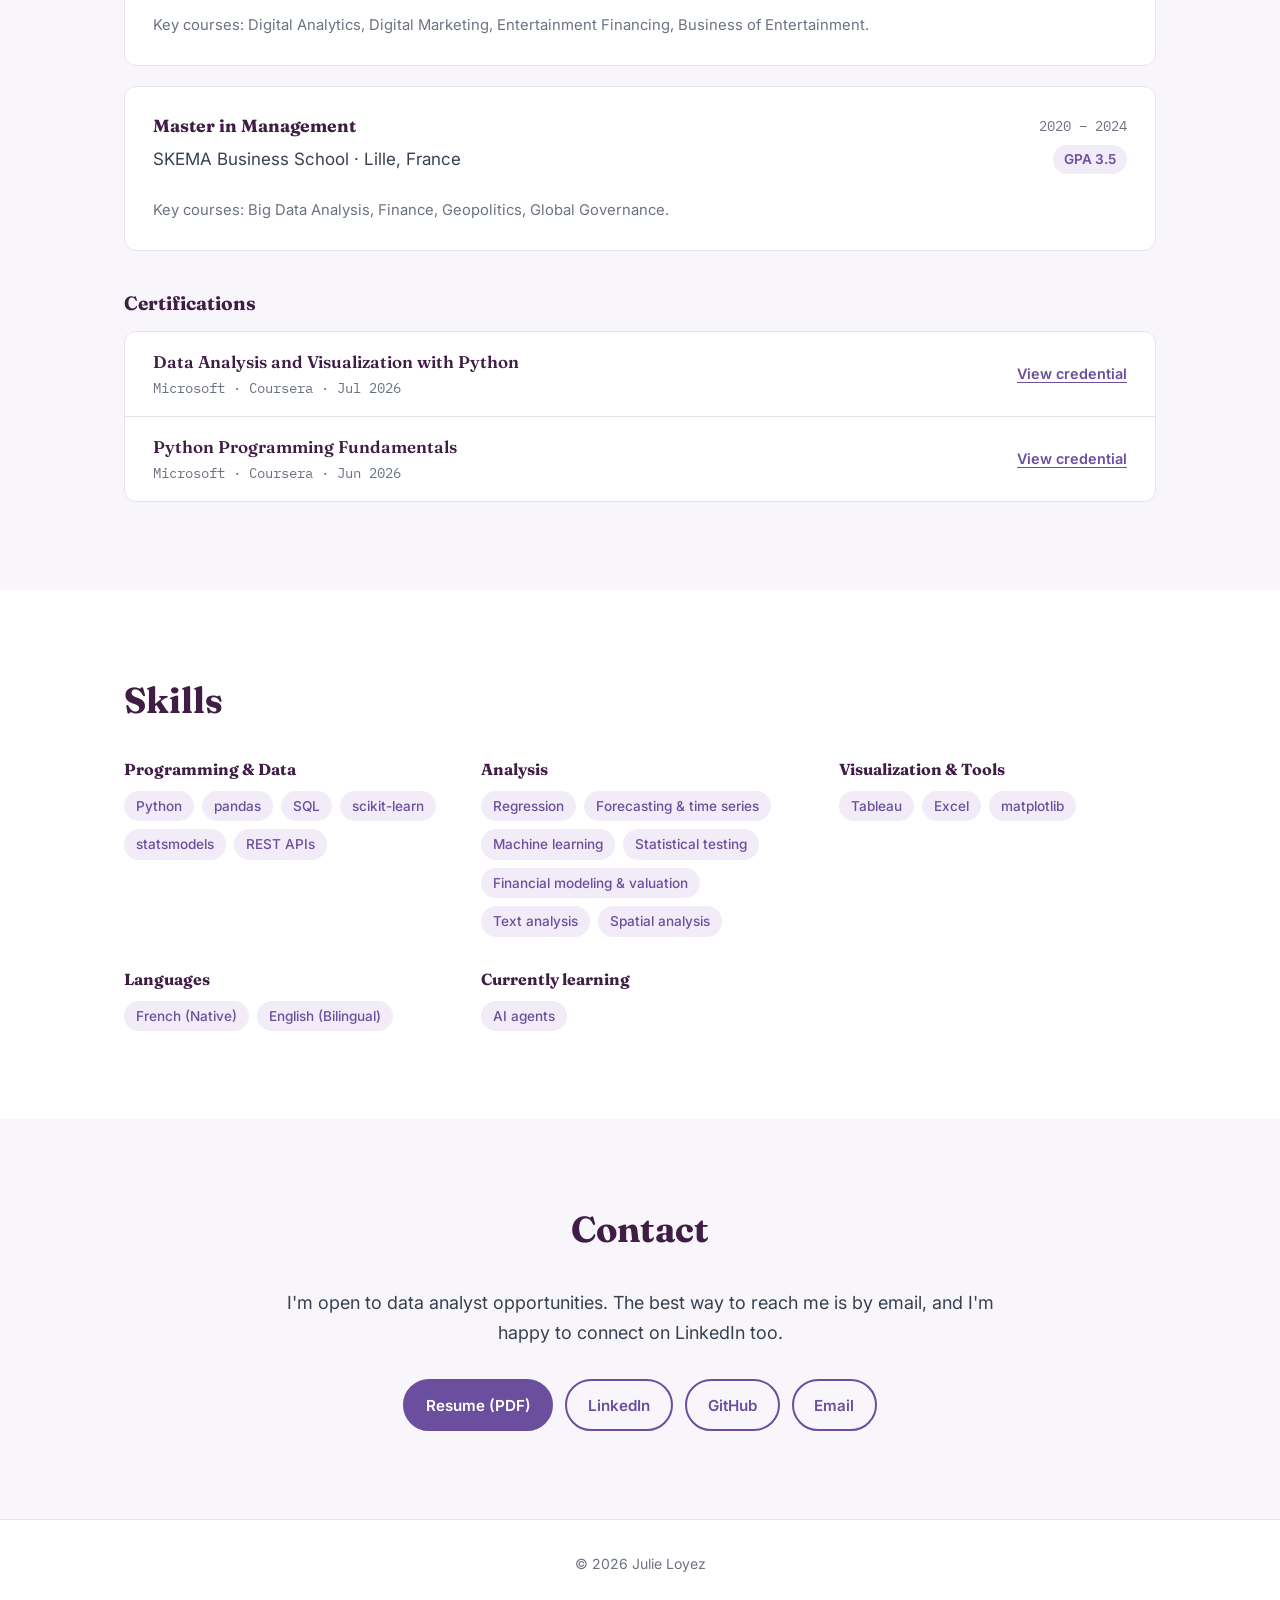
==== commit 8c5bec55: "Polish: new link preview, plain-text top skills, shorter cards, resume opens in tab Also stack the f" ====
--- a/index.html
+++ b/index.html
@@ -65,7 +65,7 @@
           <p class="hero-label" id="hero-label"></p>
           <h1 class="hero-name" id="hero-name" data-fill="name">Julie Loyez</h1>
           <p class="hero-tagline" id="hero-tagline"></p>
-          <ul class="tag-list hero-skills" id="hero-skills" aria-label="Top skills"></ul>
+          <p class="hero-skills" id="hero-skills"></p>
           <div class="button-row" id="hero-actions"></div>
         </div>
       </div>
--- a/css/styles.css
+++ b/css/styles.css
@@ -319,6 +319,9 @@
 }
 
 .hero-skills {
+  font-family: var(--font-mono);
+  font-size: 0.95rem;
+  color: var(--color-text-muted);
   margin-bottom: 2rem;
 }
 
@@ -1171,3 +1174,15 @@
   height: auto;
   aspect-ratio: 16 / 10;
 }
+
+/* Tablets and phones: the featured card stacks (chart on top, text below) */
+@media (max-width: 900px) {
+  .project-featured .project-main {
+    grid-template-columns: 1fr;
+  }
+
+  .project-featured .project-image {
+    border-right: 0;
+    border-bottom: 1px solid var(--color-border);
+  }
+}
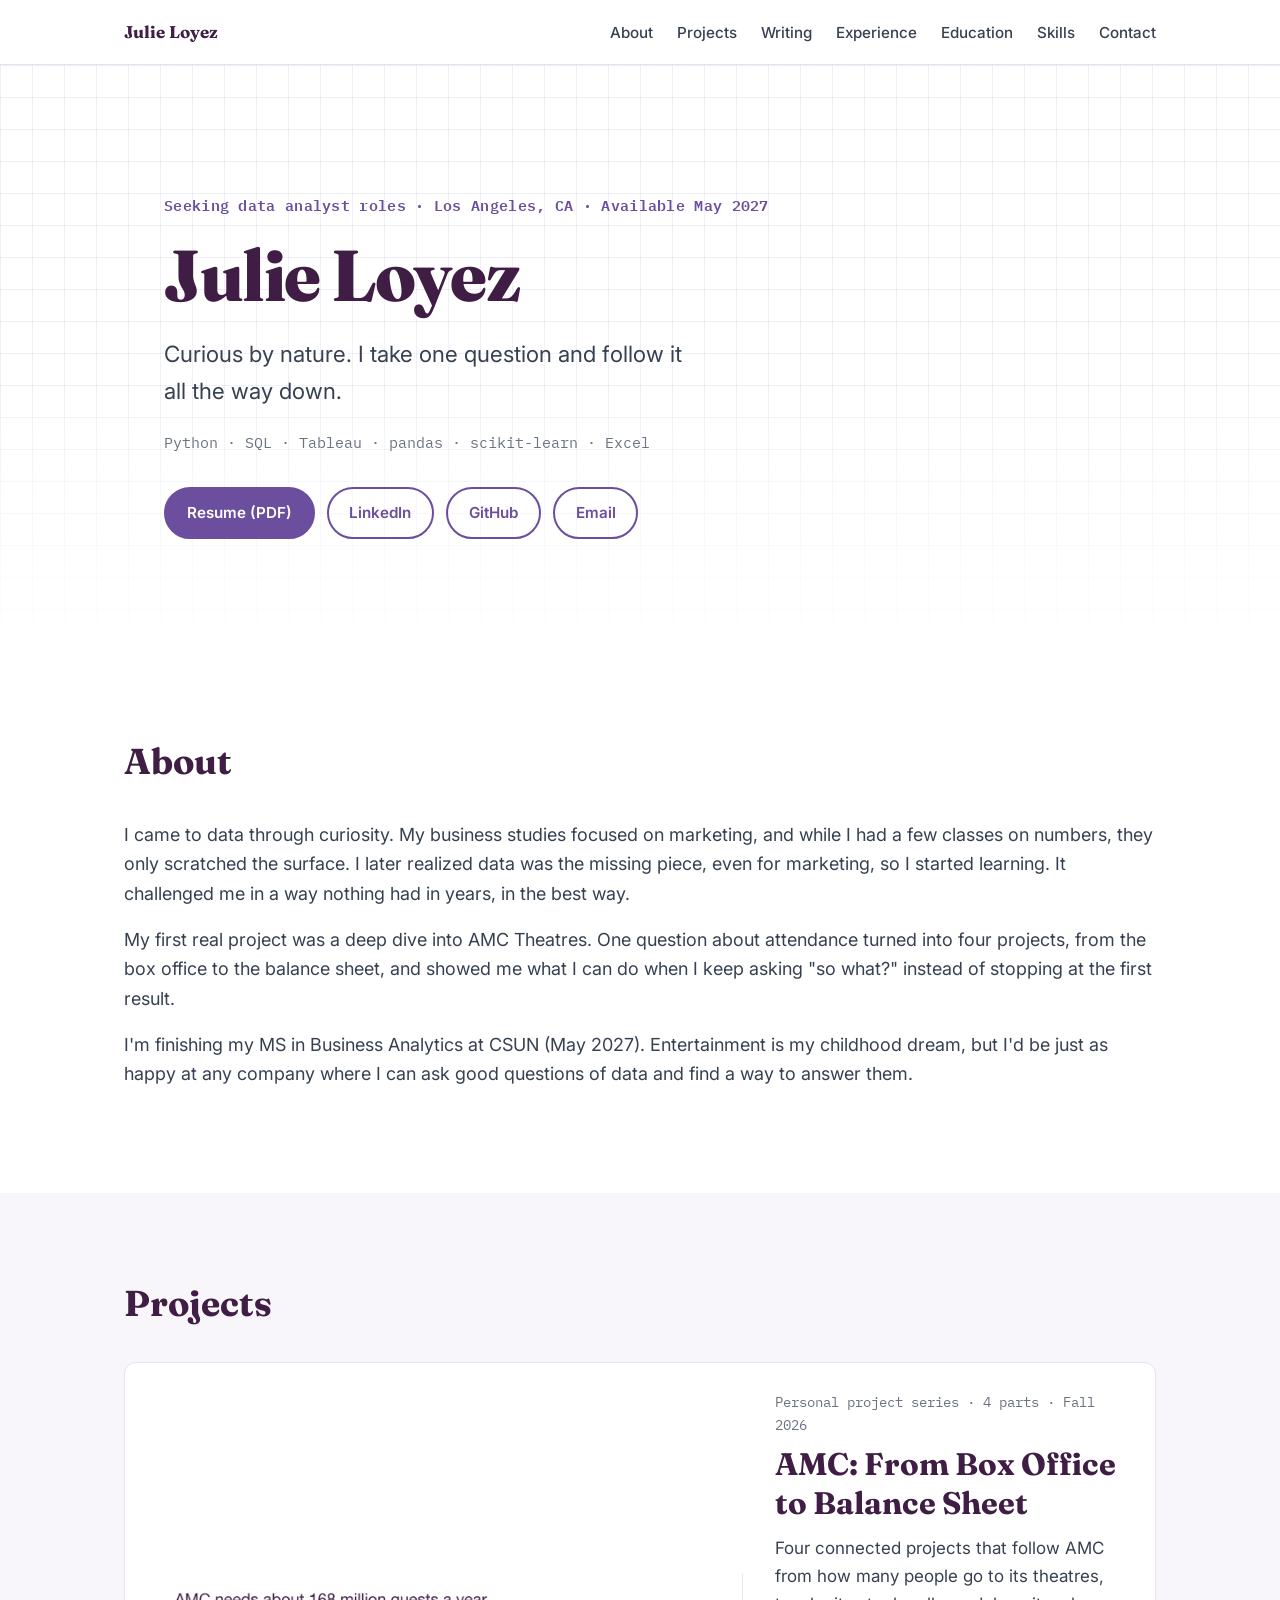
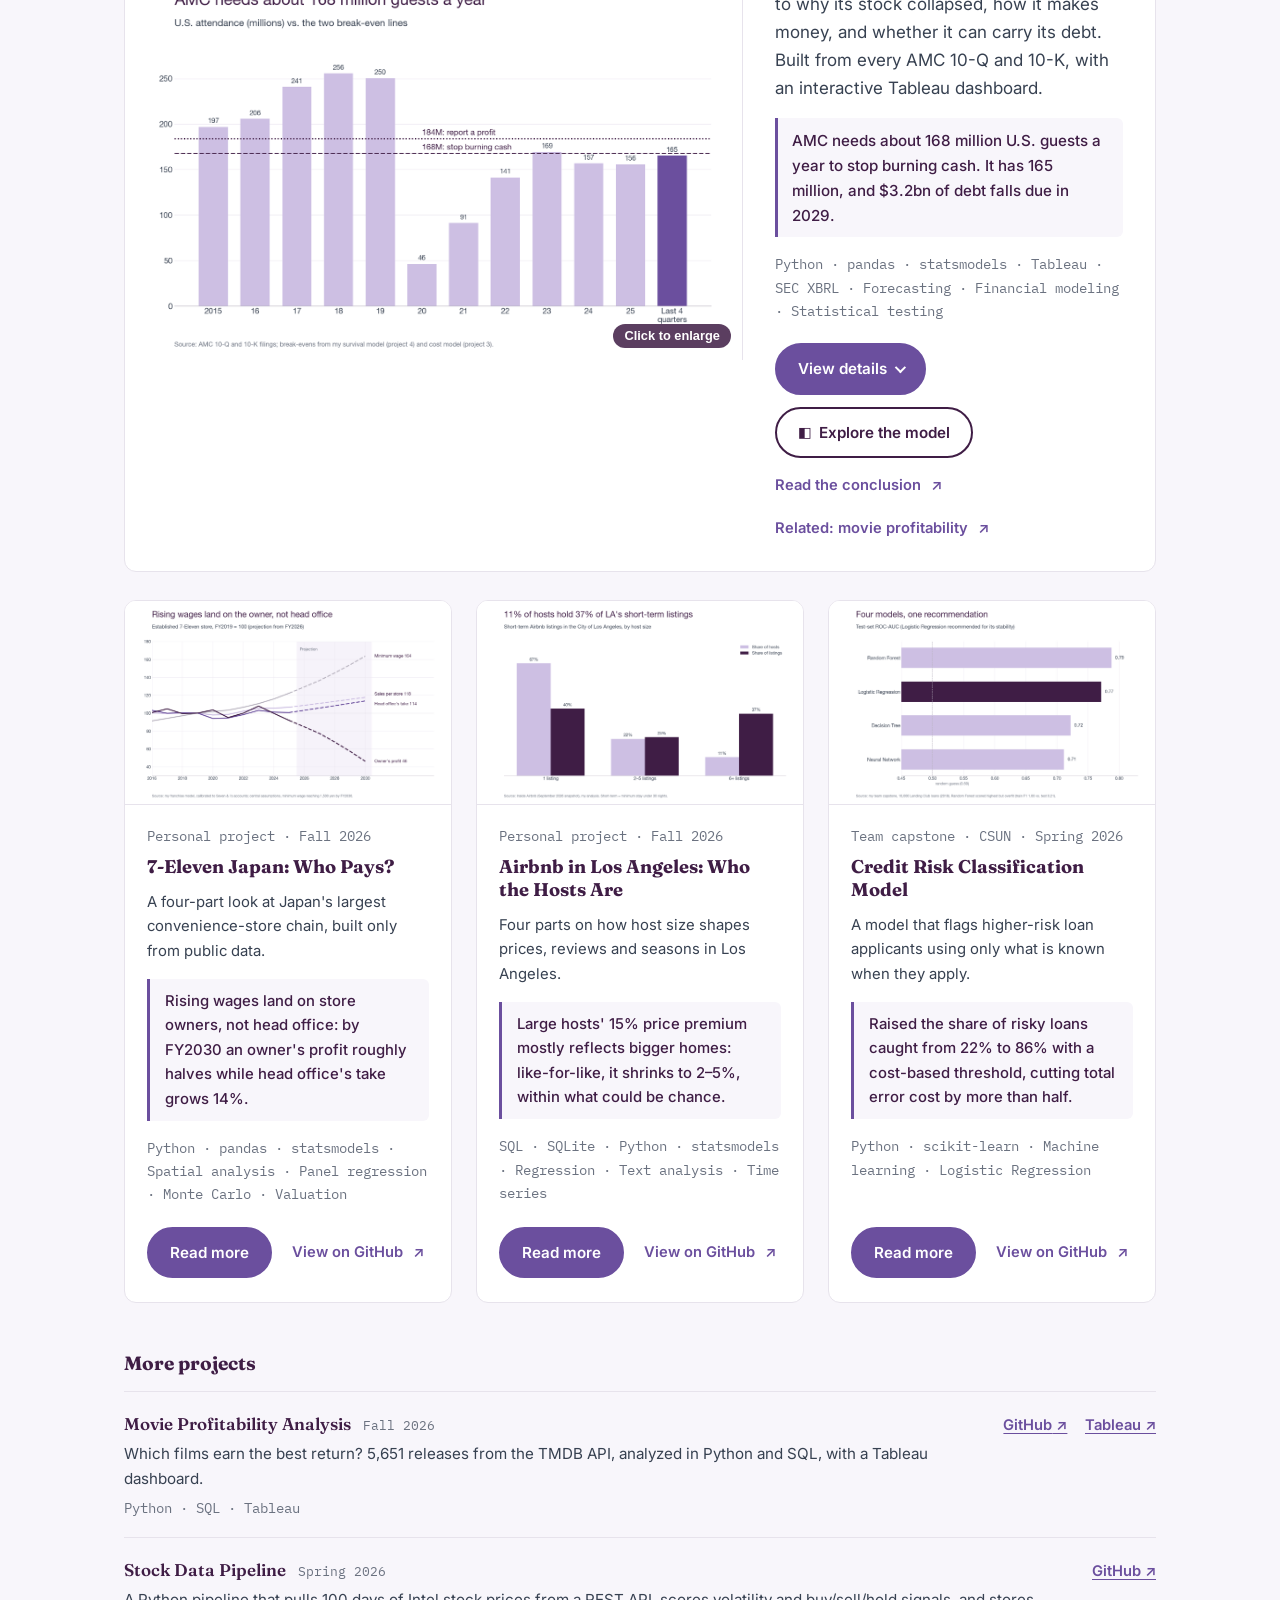
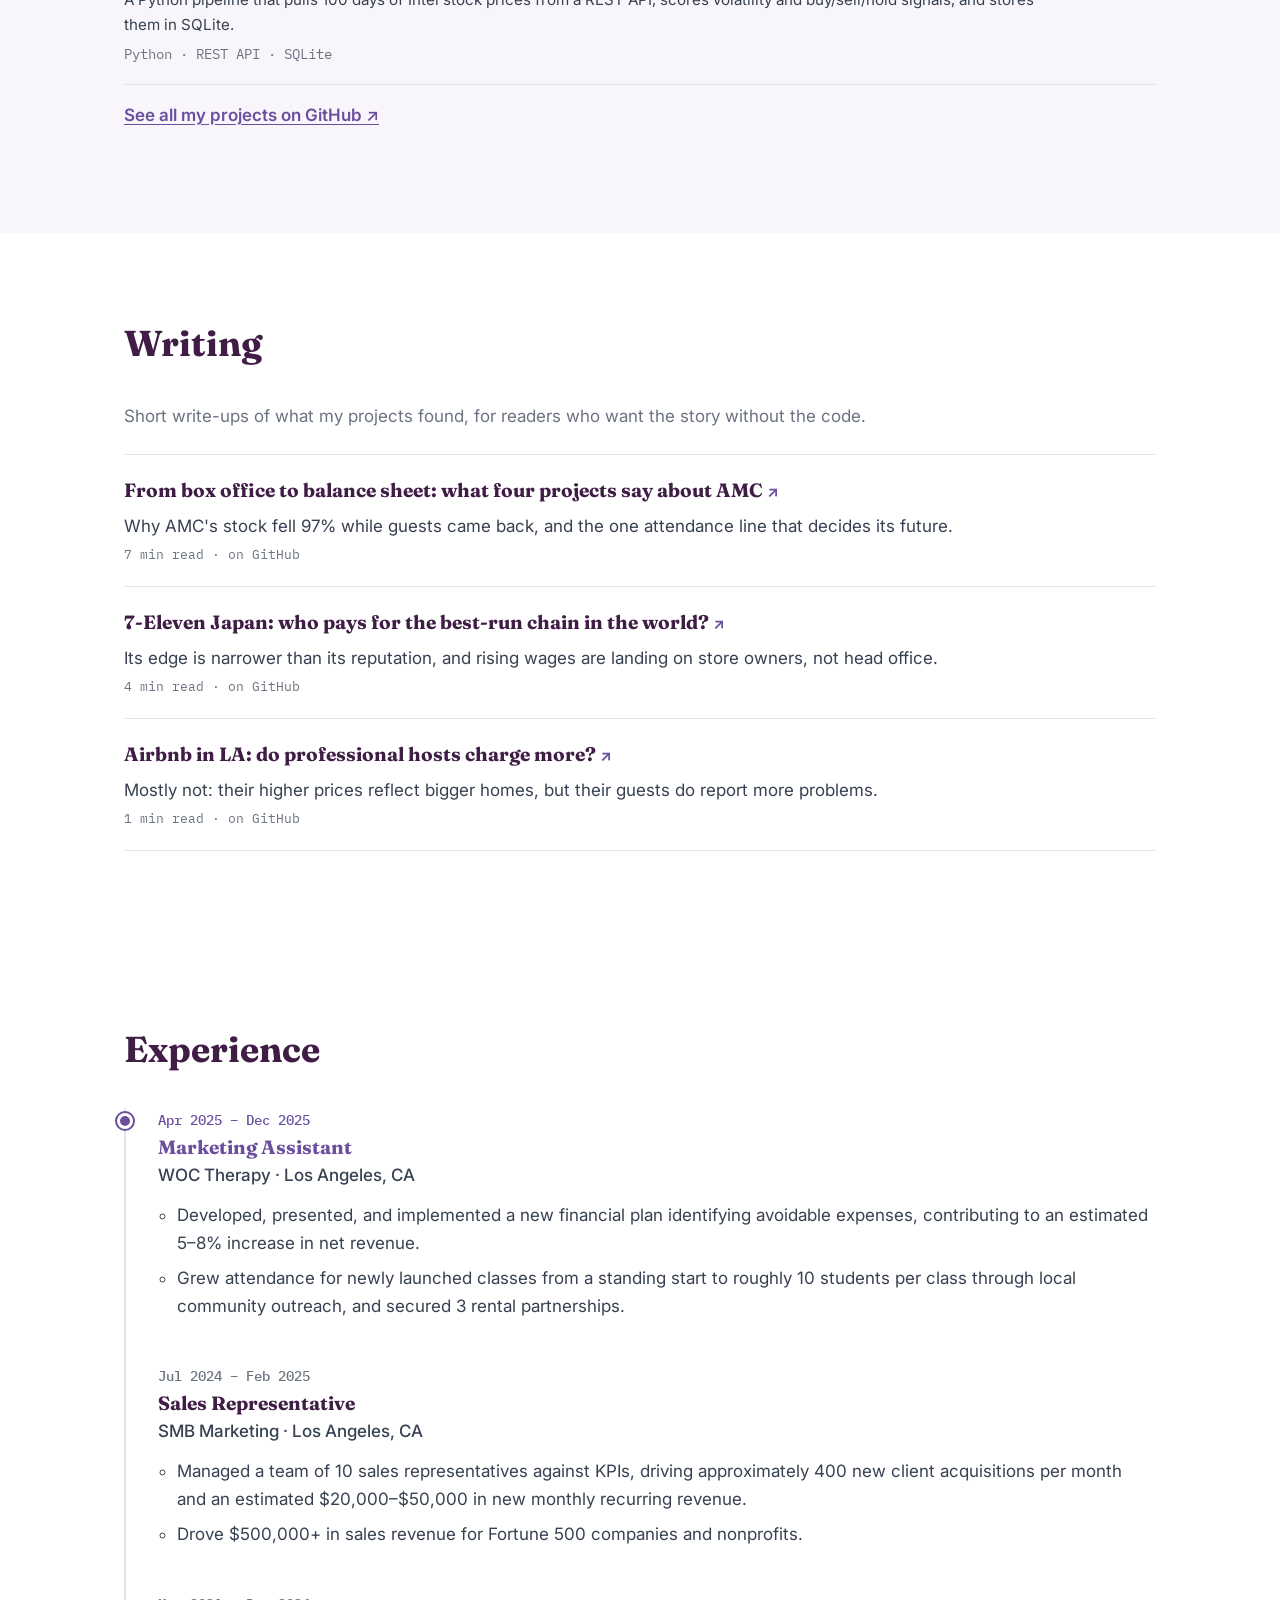
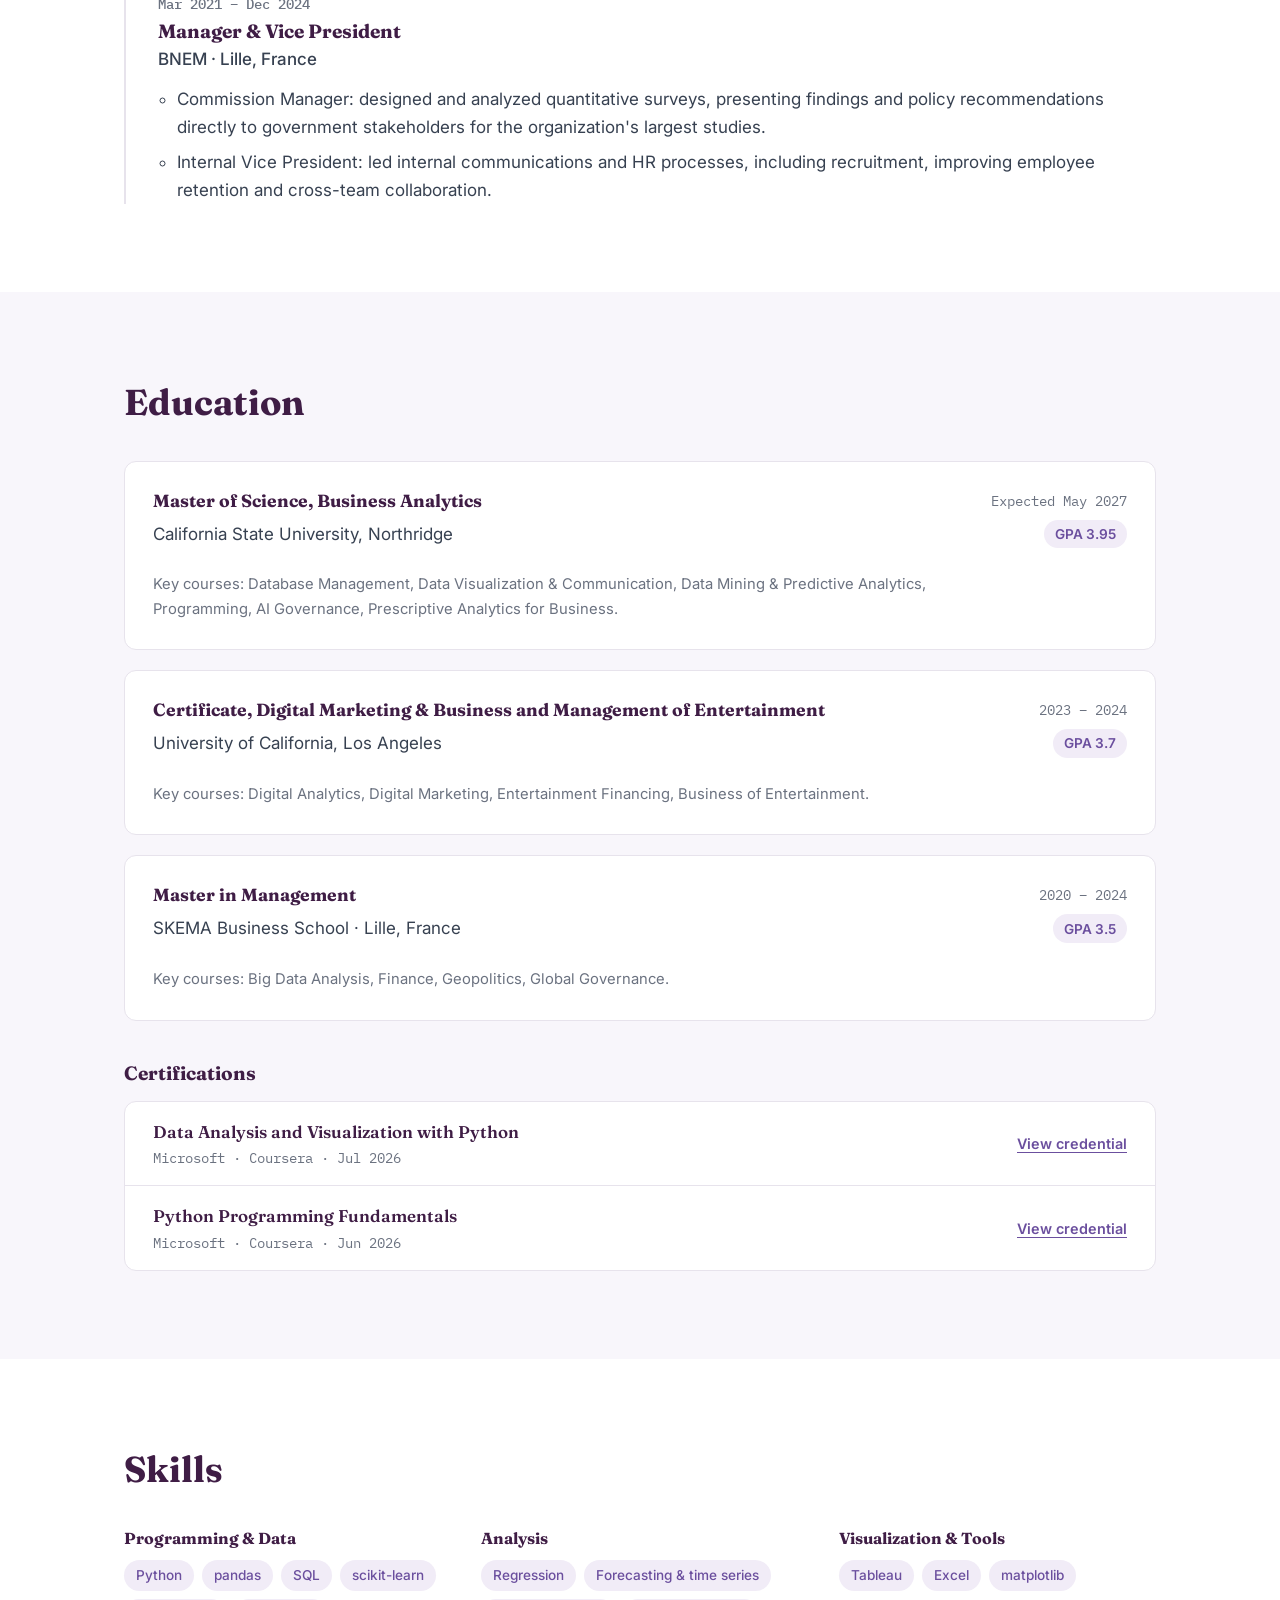
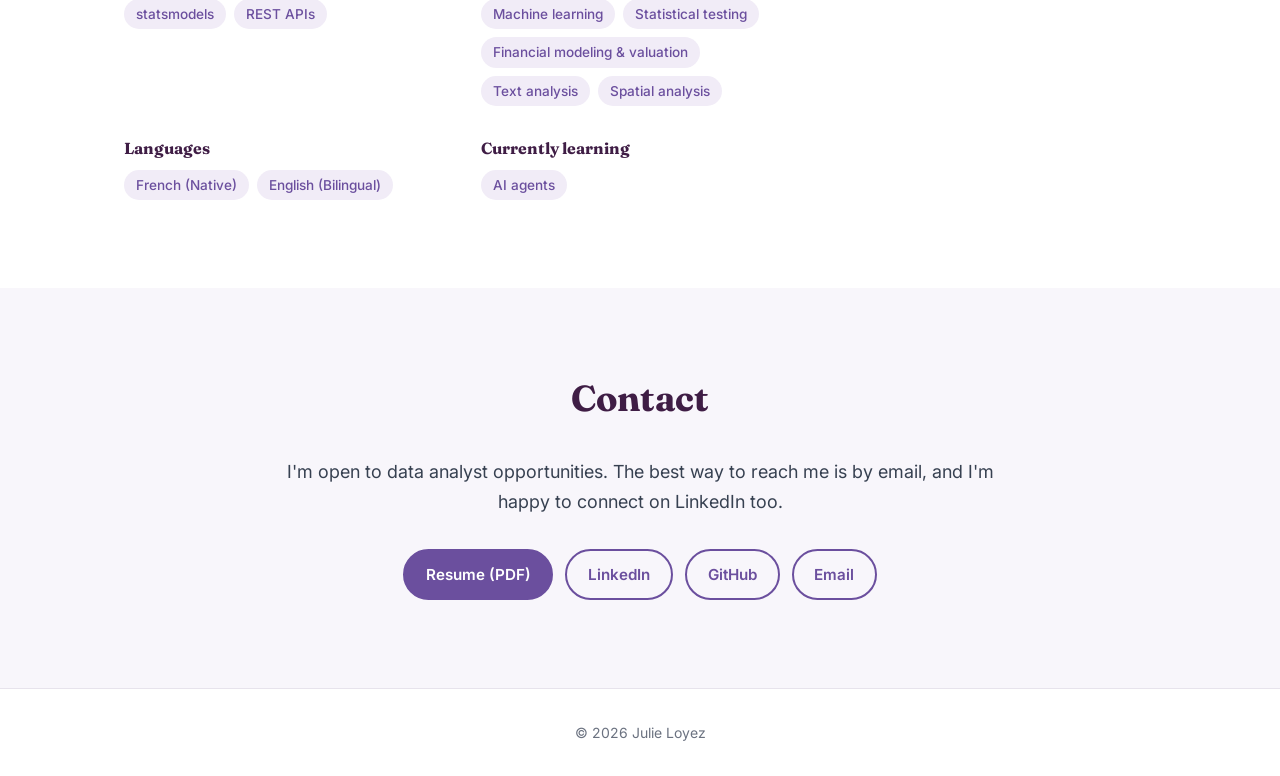
==== commit 25491dfc: "Preview: Writing section, in-page Tableau dashboard for AMC, GoatCounter Co-Authored-By: Claude Opus" ====
--- a/index.html
+++ b/index.html
@@ -48,6 +48,7 @@
       <ul class="nav-links">
         <li><a href="#about">About</a></li>
         <li><a href="#projects">Projects</a></li>
+        <li><a href="#writing">Writing</a></li>
         <li><a href="#experience">Experience</a></li>
         <li><a href="#education">Education</a></li>
         <li><a href="#skills">Skills</a></li>
@@ -87,6 +88,15 @@
         <div class="project-featured" id="project-featured"></div>
         <div class="project-grid" id="project-main"></div>
         <div class="more-projects" id="more-projects"></div>
+      </div>
+    </section>
+
+    <!-- WRITING: short pieces about the projects (from data/content.js) -->
+    <section class="section" id="writing" aria-labelledby="writing-title">
+      <div class="container narrow">
+        <h2 class="section-title" id="writing-title">Writing</h2>
+        <p class="writing-intro">Short write-ups of what my projects found, for readers who want the story without the code.</p>
+        <ul class="writing-list" id="writing-list"></ul>
       </div>
     </section>
 
@@ -143,6 +153,16 @@
     <img id="image-viewer-img" src="" alt="">
   </dialog>
 
+  <!-- Window for the interactive Tableau dashboard (loads only when opened) -->
+  <dialog class="embed-viewer" id="embed-viewer" aria-labelledby="embed-viewer-title">
+    <div class="embed-viewer-bar">
+      <h3 class="embed-viewer-title" id="embed-viewer-title"></h3>
+      <a class="embed-viewer-link" id="embed-viewer-link" href="#" target="_blank" rel="noopener noreferrer">Open in Tableau<span class="visually-hidden"> (opens in a new tab)</span></a>
+      <button type="button" class="image-viewer-close" id="embed-viewer-close">Close ✕</button>
+    </div>
+    <iframe class="embed-viewer-frame" id="embed-viewer-frame" title="" loading="lazy"></iframe>
+  </dialog>
+
   <!-- Reading panel for the details of the medium-size project cards -->
   <dialog class="details-viewer" id="details-viewer" aria-labelledby="details-viewer-title">
     <button type="button" class="image-viewer-close" id="details-viewer-close">Close ✕</button>
@@ -159,5 +179,8 @@
   <script src="data/content.js"></script>
   <script src="data/projects.js"></script>
   <script src="js/main.js"></script>
+
+  <!-- GoatCounter: privacy-friendly visitor counts (no cookies). Dashboard: https://julixlyz08.goatcounter.com -->
+  <script data-goatcounter="https://julixlyz08.goatcounter.com/count" async src="https://gc.zgo.at/count.js"></script>
 </body>
 </html>
--- a/css/styles.css
+++ b/css/styles.css
@@ -1186,3 +1186,130 @@
     border-bottom: 1px solid var(--color-border);
   }
 }
+
+/* ---------- "Explore the model" button (interactive dashboard) ---------- */
+.btn-explore {
+  background: #fff;
+  color: var(--color-aubergine);
+  border-color: var(--color-aubergine);
+}
+
+.btn-explore::before {
+  content: "◧";
+  font-size: 0.9rem;
+}
+
+.btn-explore:hover {
+  background: var(--color-aubergine);
+  color: #fff;
+}
+
+/* ---------- Writing section ---------- */
+.writing-intro {
+  color: var(--color-text-muted);
+  margin-bottom: 1.5rem;
+}
+
+.writing-list {
+  list-style: none;
+  margin: 0;
+  padding: 0;
+  border-top: 1px solid var(--color-border);
+}
+
+.writing-item {
+  padding: 1.25rem 0;
+  border-bottom: 1px solid var(--color-border);
+}
+
+.writing-title {
+  font-family: var(--font-heading);
+  font-size: 1.2rem;
+  font-weight: 700;
+  color: var(--color-aubergine);
+  text-decoration: none;
+}
+
+.writing-title::after {
+  content: " ↗";
+  color: var(--color-purple);
+  font-family: var(--font);
+  font-size: 0.95rem;
+}
+
+.writing-title:hover {
+  color: var(--color-purple);
+  text-decoration: underline;
+}
+
+.writing-teaser {
+  margin: 0.35rem 0 0.25rem;
+}
+
+.writing-meta {
+  margin: 0;
+  font-family: var(--font-mono);
+  font-size: 0.82rem;
+  color: var(--color-text-muted);
+}
+
+/* ---------- Interactive dashboard window ---------- */
+.embed-viewer {
+  width: min(1240px, 96vw);
+  height: min(860px, 90vh);
+  padding: 0;
+  border: 0;
+  border-radius: var(--radius);
+  overflow: hidden;
+}
+
+.embed-viewer[open] {
+  display: flex;
+  flex-direction: column;
+}
+
+.embed-viewer::backdrop {
+  background: rgba(20, 10, 25, 0.6);
+}
+
+.embed-viewer-bar {
+  display: flex;
+  align-items: center;
+  gap: 1rem;
+  padding: 0.6rem 0.75rem 0.6rem 1.25rem;
+  border-bottom: 1px solid var(--color-border);
+}
+
+.embed-viewer-title {
+  flex: 1;
+  margin: 0;
+  font-size: 1rem;
+}
+
+.embed-viewer-link {
+  font-size: 0.9rem;
+  font-weight: 600;
+  white-space: nowrap;
+}
+
+.embed-viewer-link::after {
+  content: " ↗";
+}
+
+.embed-viewer .image-viewer-close {
+  position: static;
+  float: none;
+  margin: 0;
+}
+
+.embed-viewer-frame {
+  flex: 1;
+  width: 100%;
+  border: 0;
+}
+
+@media (max-width: 640px) {
+  .embed-viewer-title {
+    display: none; /* more room for the dashboard on phones */
+  }
+}
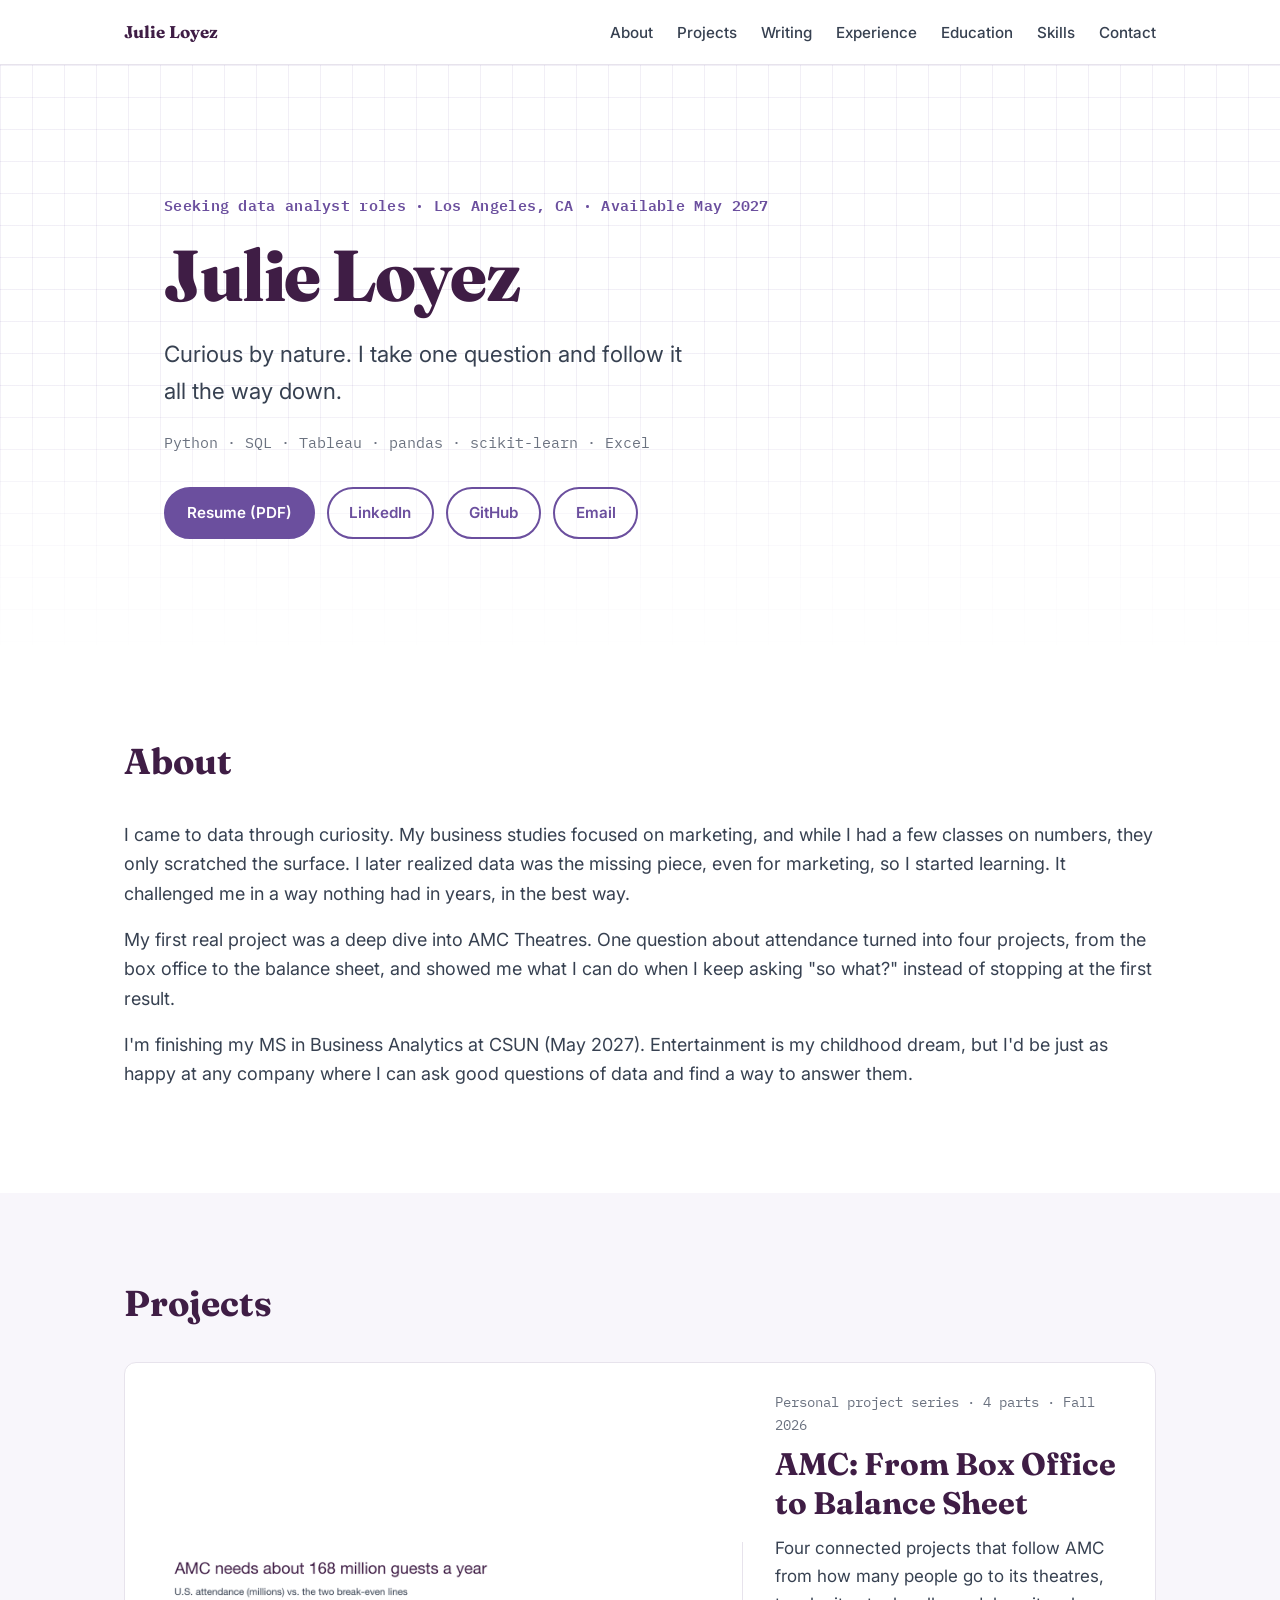
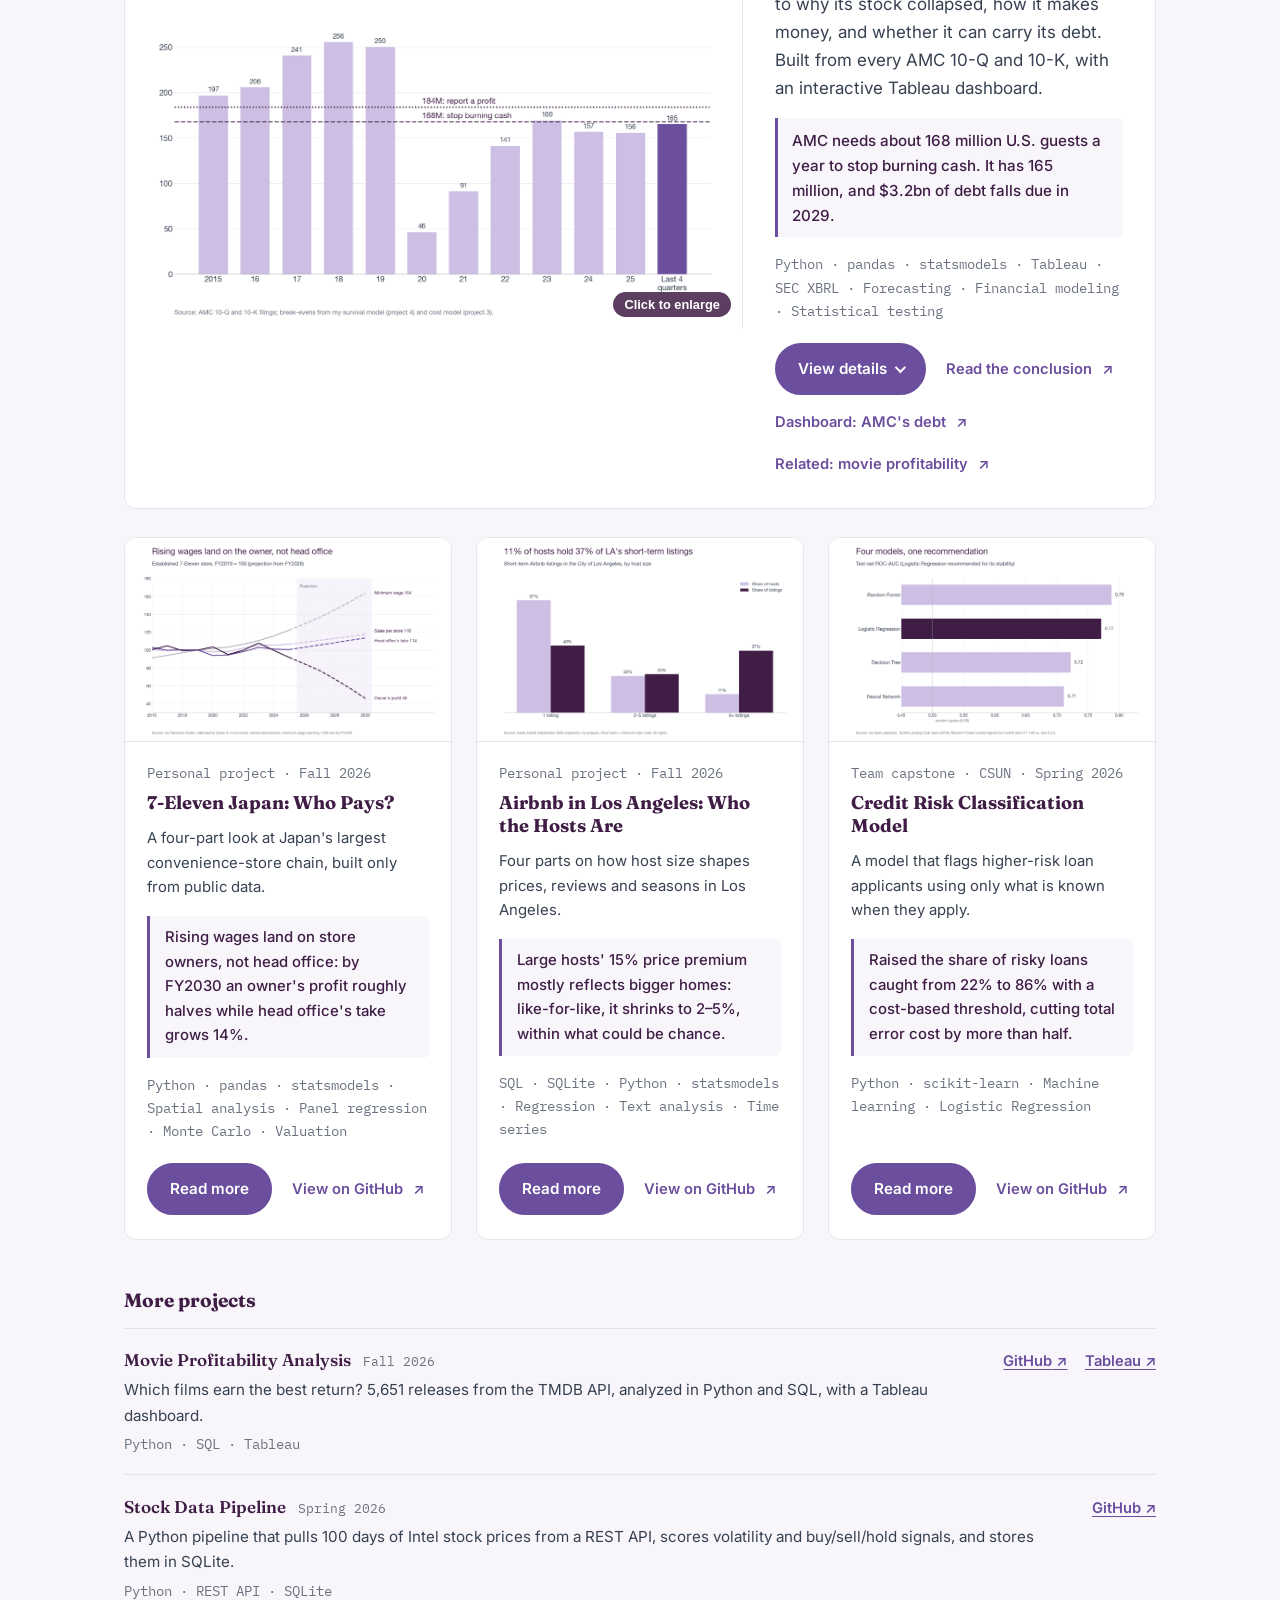
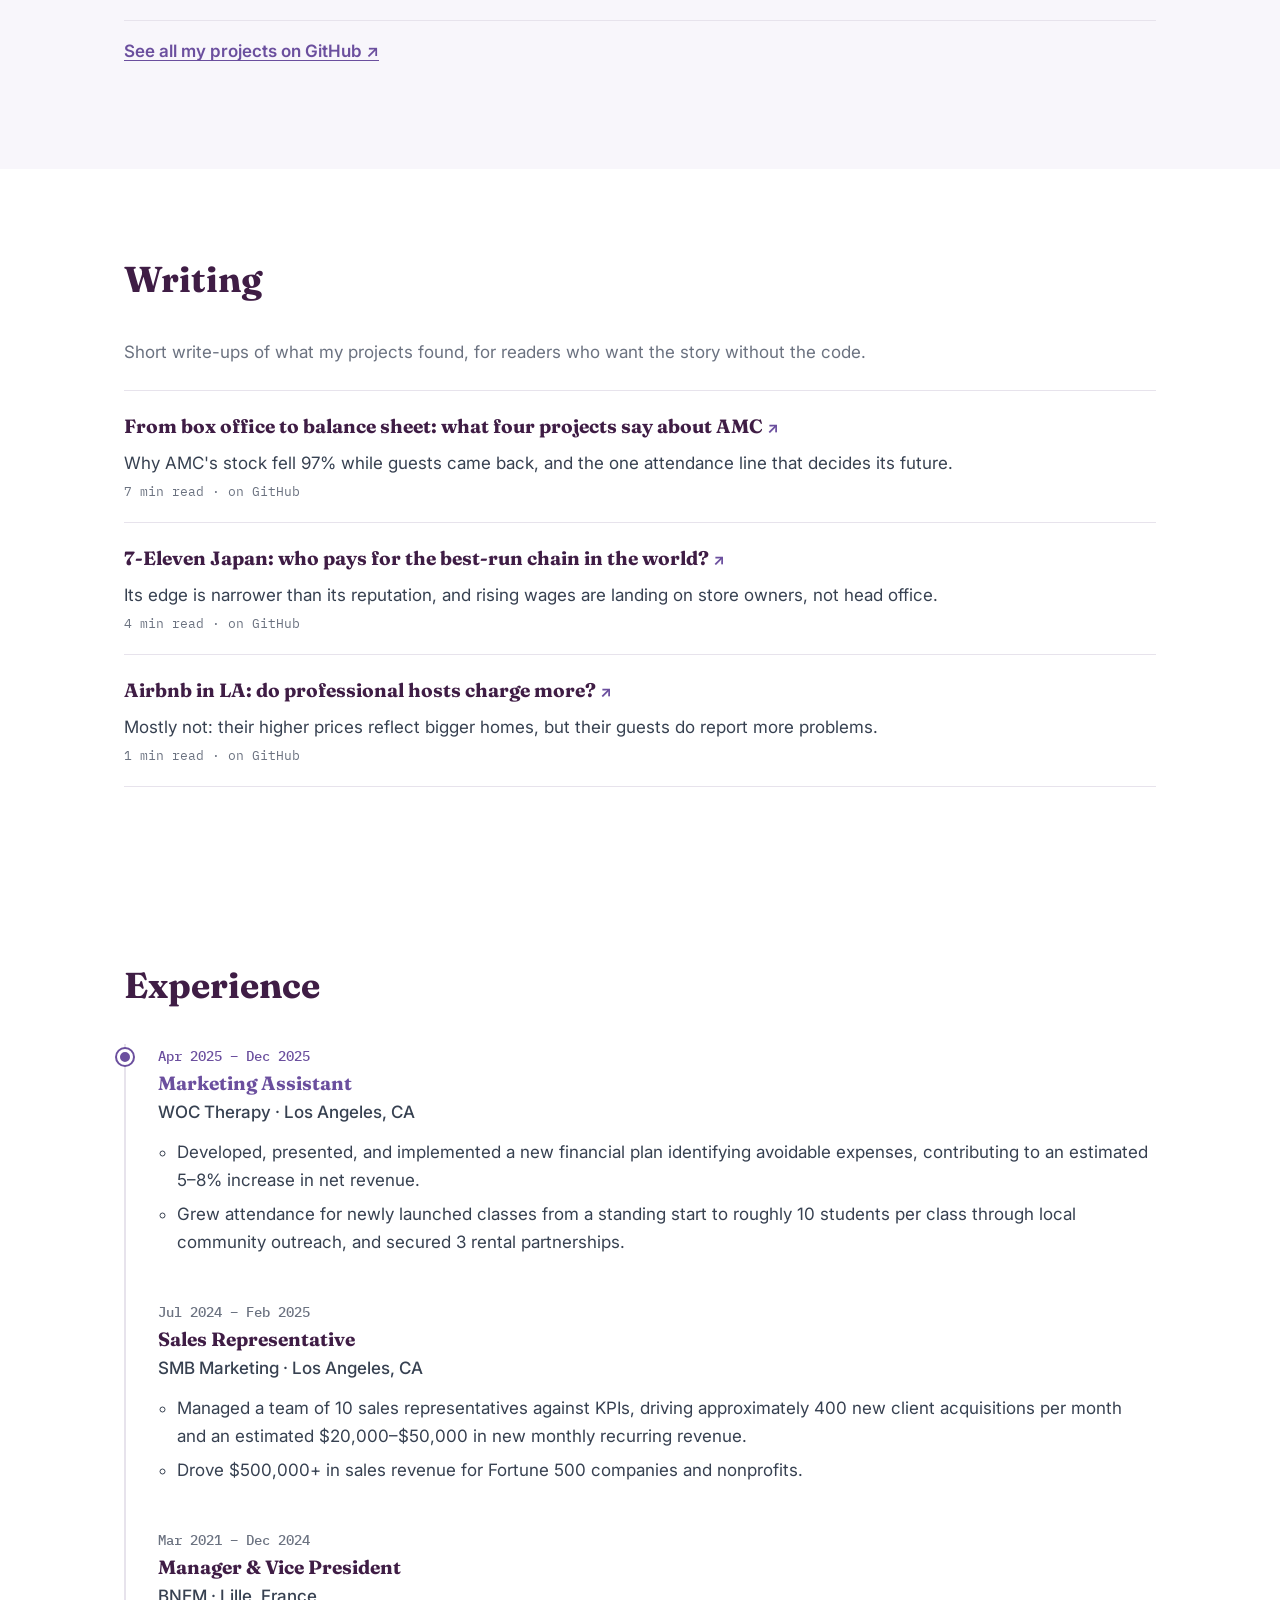
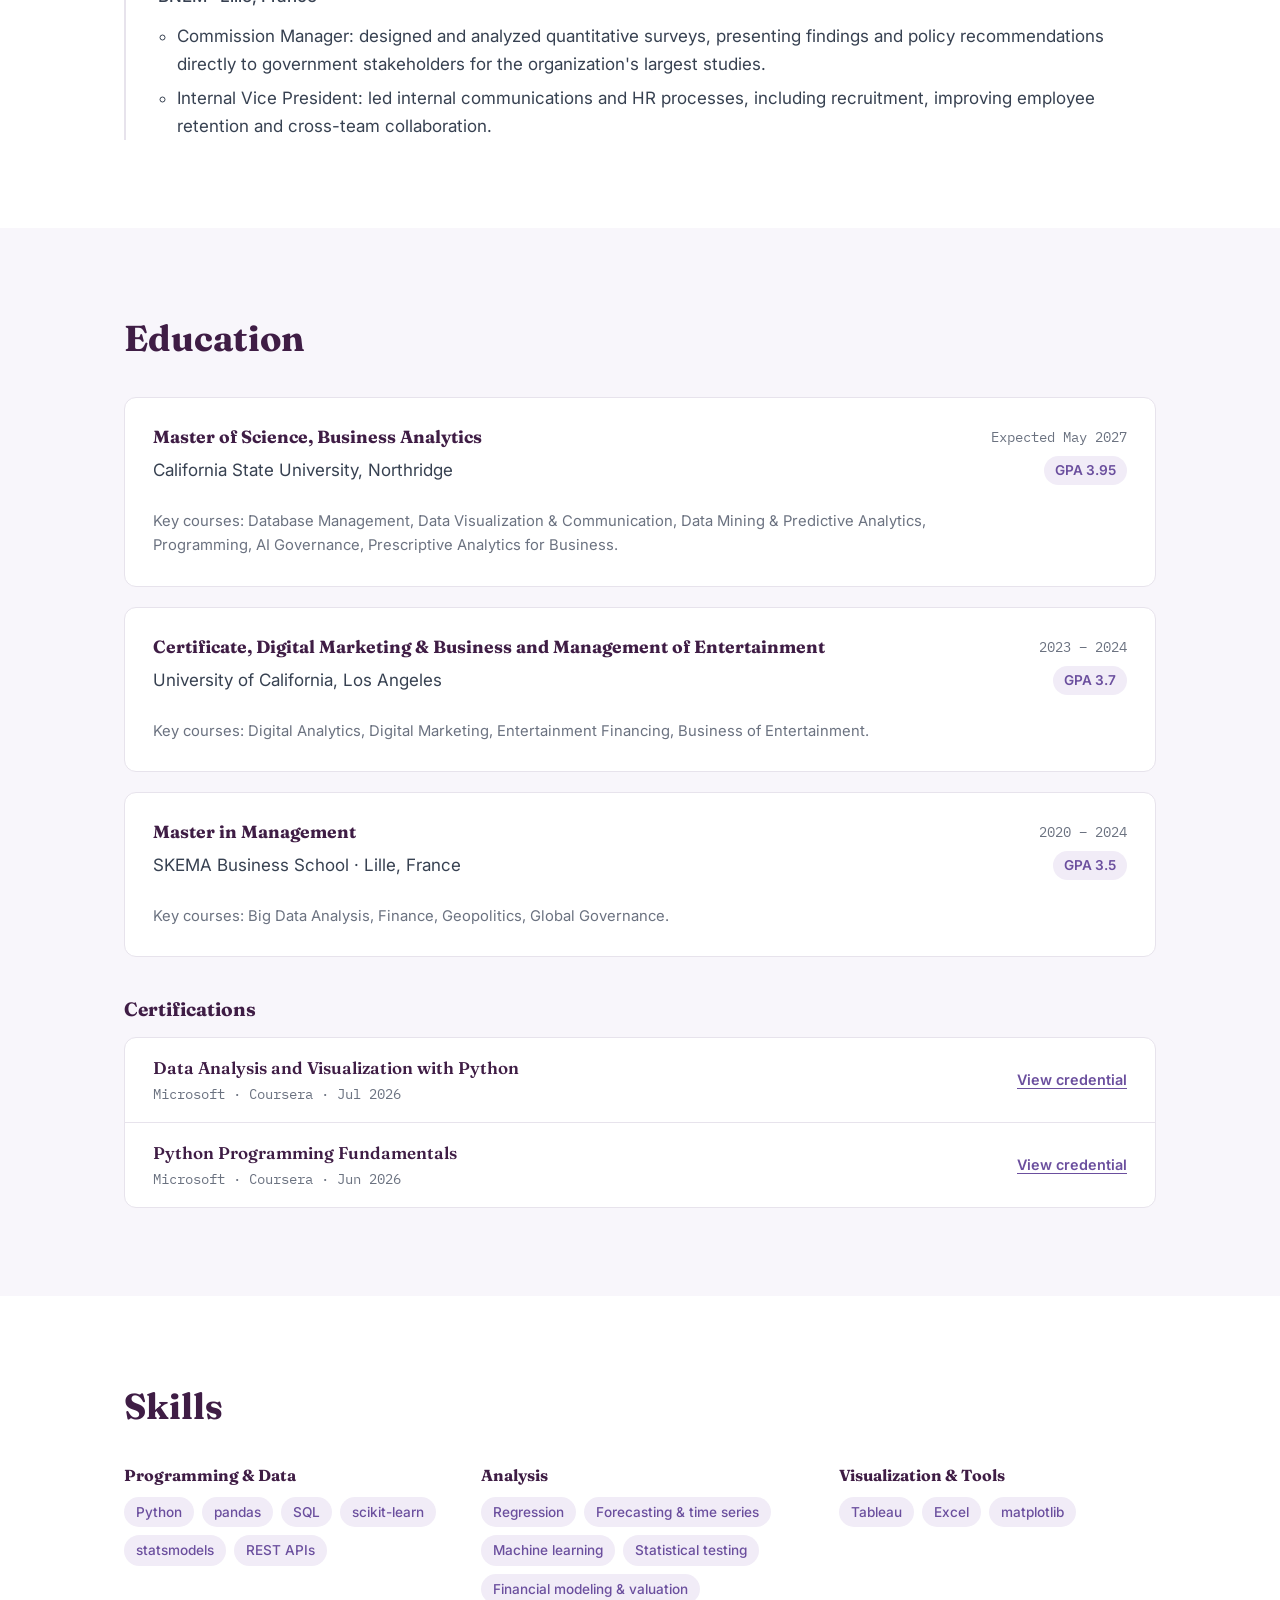
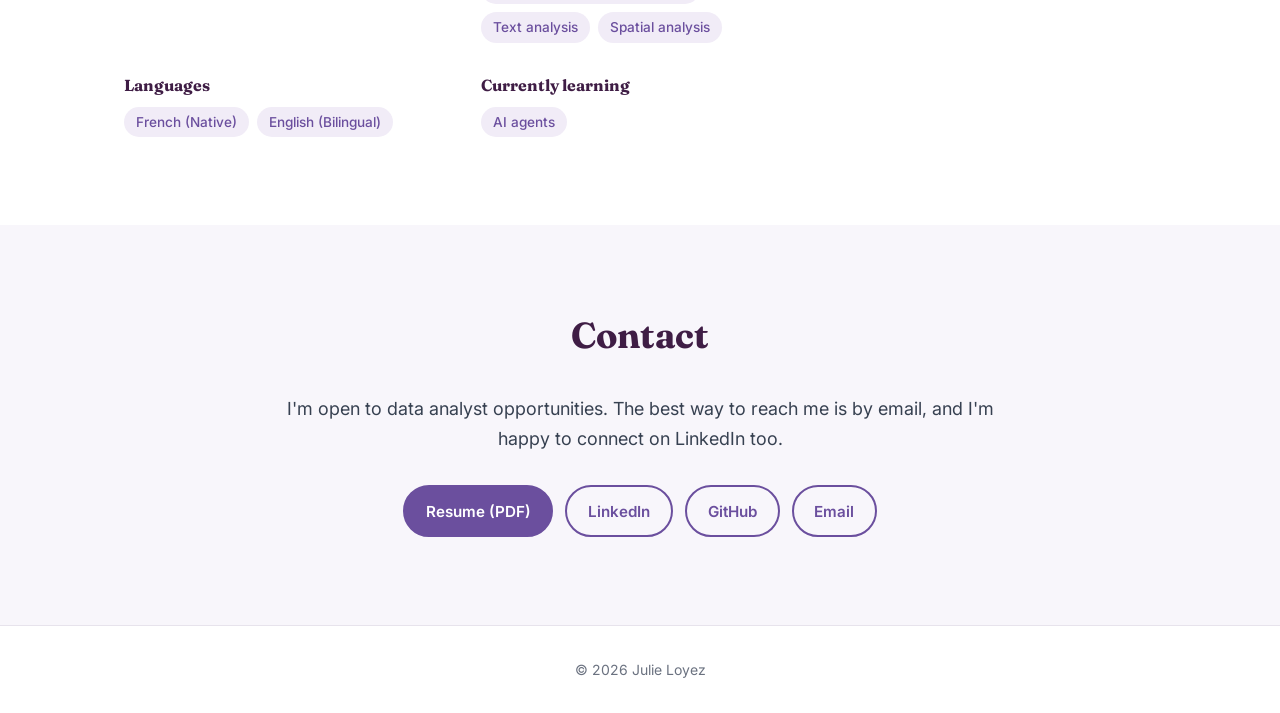
==== commit 992d136a: "Remove in-page Tableau dashboard; link to it in Tableau instead The embedded dashboard has a fixed s" ====
--- a/index.html
+++ b/index.html
@@ -153,16 +153,6 @@
     <img id="image-viewer-img" src="" alt="">
   </dialog>
 
-  <!-- Window for the interactive Tableau dashboard (loads only when opened) -->
-  <dialog class="embed-viewer" id="embed-viewer" aria-labelledby="embed-viewer-title">
-    <div class="embed-viewer-bar">
-      <h3 class="embed-viewer-title" id="embed-viewer-title"></h3>
-      <a class="embed-viewer-link" id="embed-viewer-link" href="#" target="_blank" rel="noopener noreferrer">Open in Tableau<span class="visually-hidden"> (opens in a new tab)</span></a>
-      <button type="button" class="image-viewer-close" id="embed-viewer-close">Close ✕</button>
-    </div>
-    <iframe class="embed-viewer-frame" id="embed-viewer-frame" title="" loading="lazy"></iframe>
-  </dialog>
-
   <!-- Reading panel for the details of the medium-size project cards -->
   <dialog class="details-viewer" id="details-viewer" aria-labelledby="details-viewer-title">
     <button type="button" class="image-viewer-close" id="details-viewer-close">Close ✕</button>
--- a/css/styles.css
+++ b/css/styles.css
@@ -1187,23 +1187,6 @@
   }
 }
 
-/* ---------- "Explore the model" button (interactive dashboard) ---------- */
-.btn-explore {
-  background: #fff;
-  color: var(--color-aubergine);
-  border-color: var(--color-aubergine);
-}
-
-.btn-explore::before {
-  content: "◧";
-  font-size: 0.9rem;
-}
-
-.btn-explore:hover {
-  background: var(--color-aubergine);
-  color: #fff;
-}
-
 /* ---------- Writing section ---------- */
 .writing-intro {
   color: var(--color-text-muted);
@@ -1253,63 +1236,3 @@
   color: var(--color-text-muted);
 }
 
-/* ---------- Interactive dashboard window ---------- */
-.embed-viewer {
-  width: min(1240px, 96vw);
-  height: min(860px, 90vh);
-  padding: 0;
-  border: 0;
-  border-radius: var(--radius);
-  overflow: hidden;
-}
-
-.embed-viewer[open] {
-  display: flex;
-  flex-direction: column;
-}
-
-.embed-viewer::backdrop {
-  background: rgba(20, 10, 25, 0.6);
-}
-
-.embed-viewer-bar {
-  display: flex;
-  align-items: center;
-  gap: 1rem;
-  padding: 0.6rem 0.75rem 0.6rem 1.25rem;
-  border-bottom: 1px solid var(--color-border);
-}
-
-.embed-viewer-title {
-  flex: 1;
-  margin: 0;
-  font-size: 1rem;
-}
-
-.embed-viewer-link {
-  font-size: 0.9rem;
-  font-weight: 600;
-  white-space: nowrap;
-}
-
-.embed-viewer-link::after {
-  content: " ↗";
-}
-
-.embed-viewer .image-viewer-close {
-  position: static;
-  float: none;
-  margin: 0;
-}
-
-.embed-viewer-frame {
-  flex: 1;
-  width: 100%;
-  border: 0;
-}
-
-@media (max-width: 640px) {
-  .embed-viewer-title {
-    display: none; /* more room for the dashboard on phones */
-  }
-}
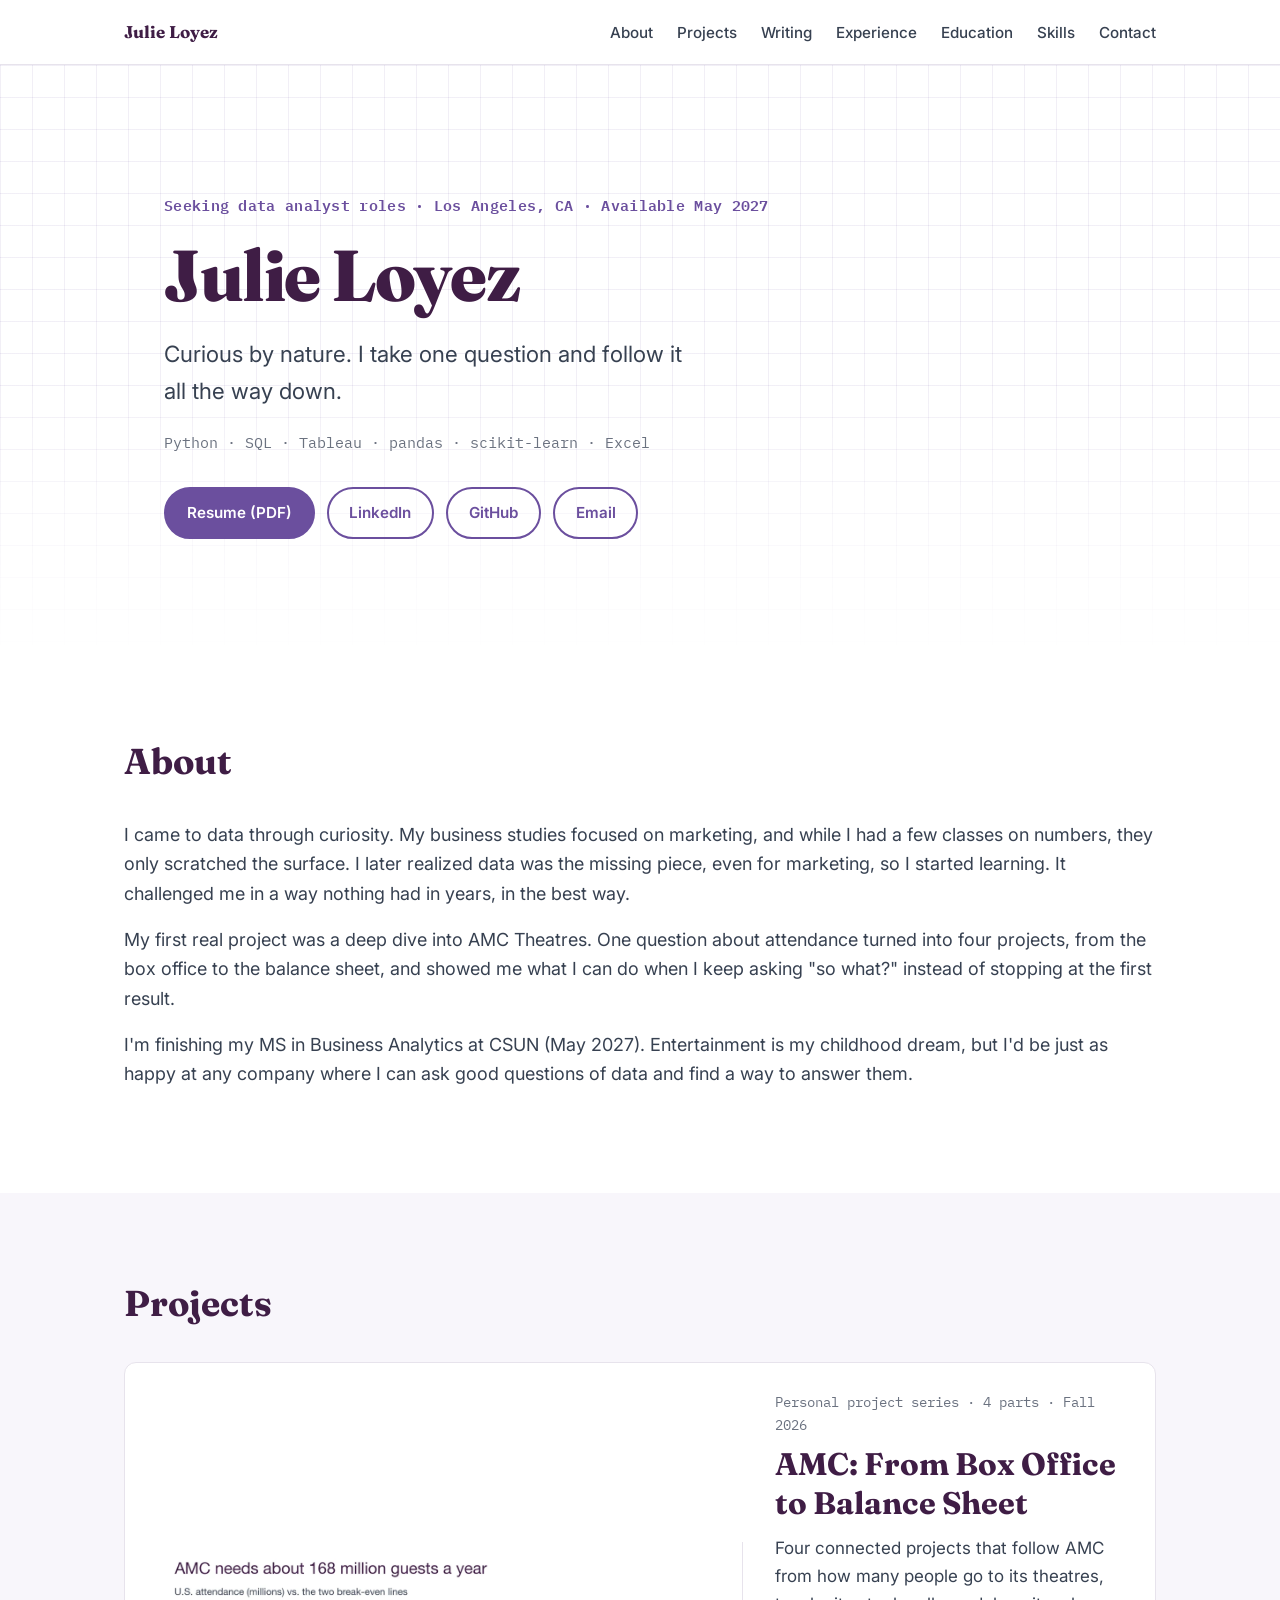
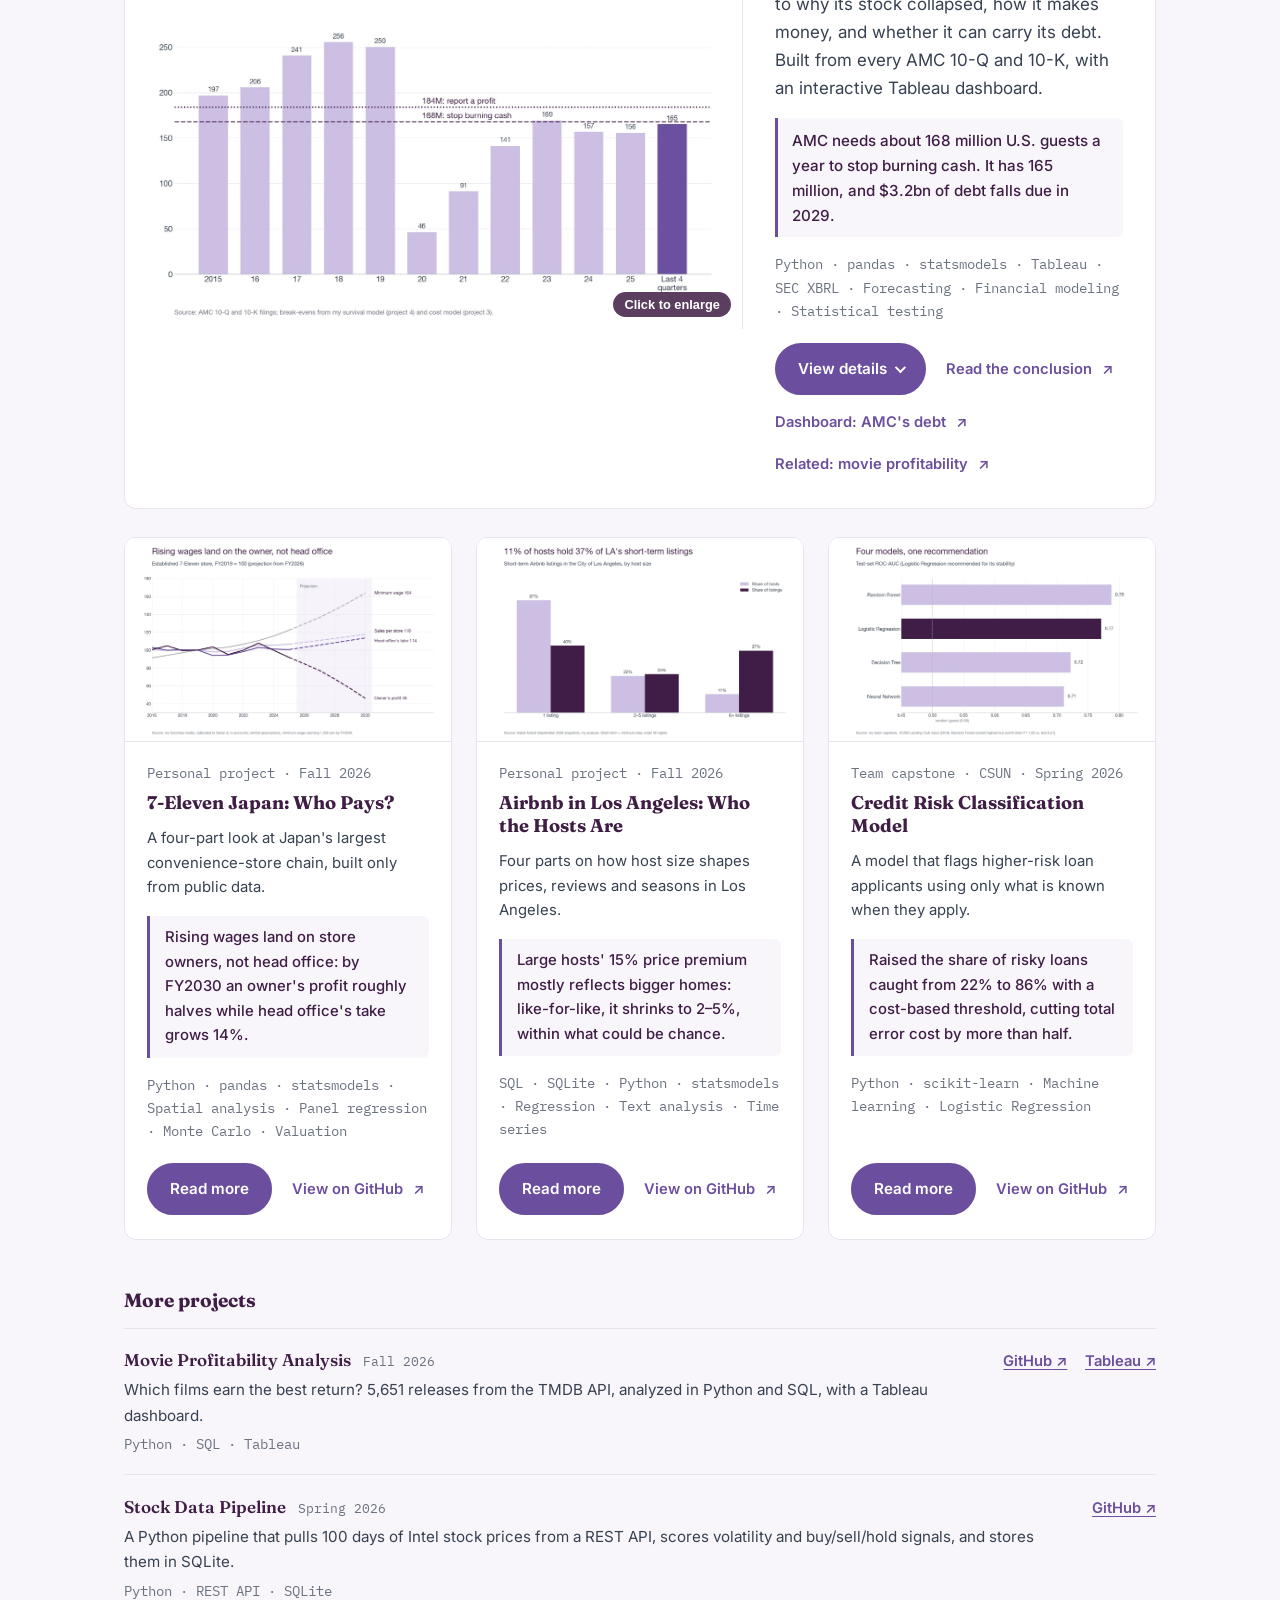
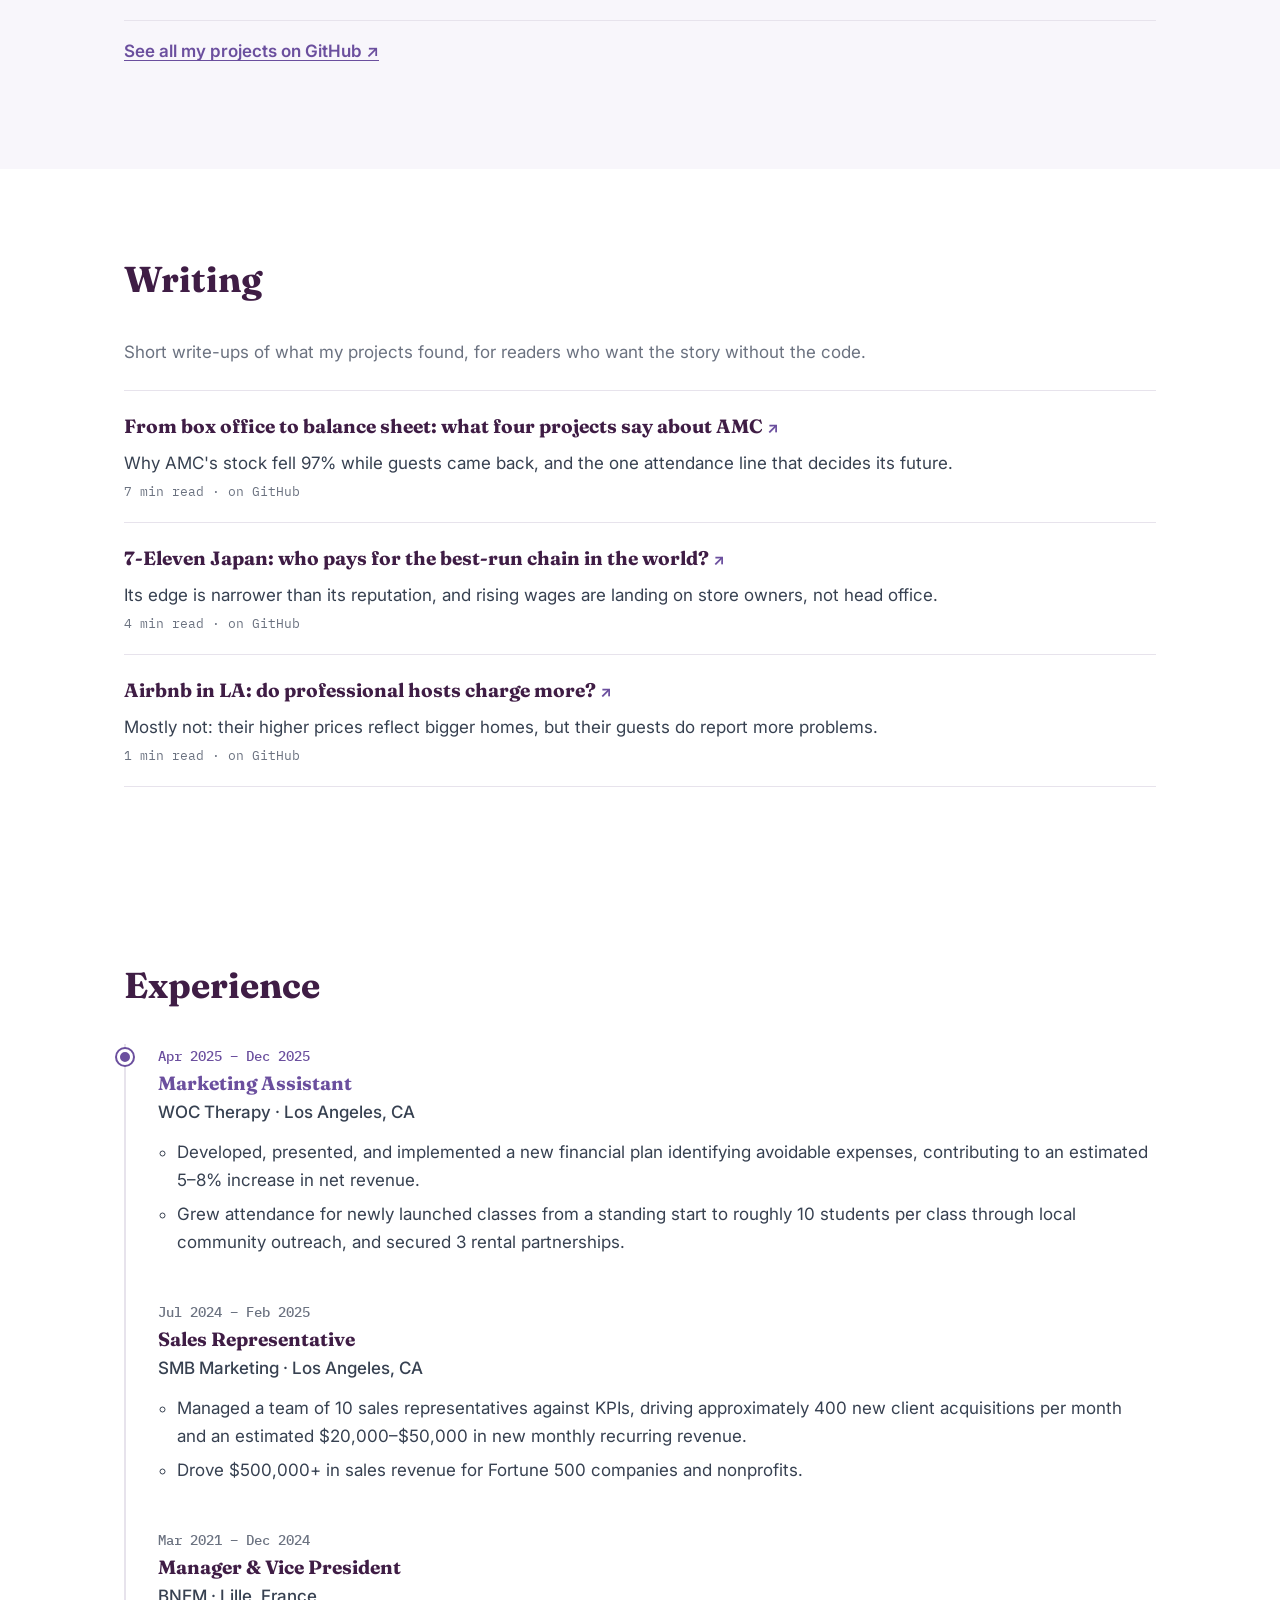
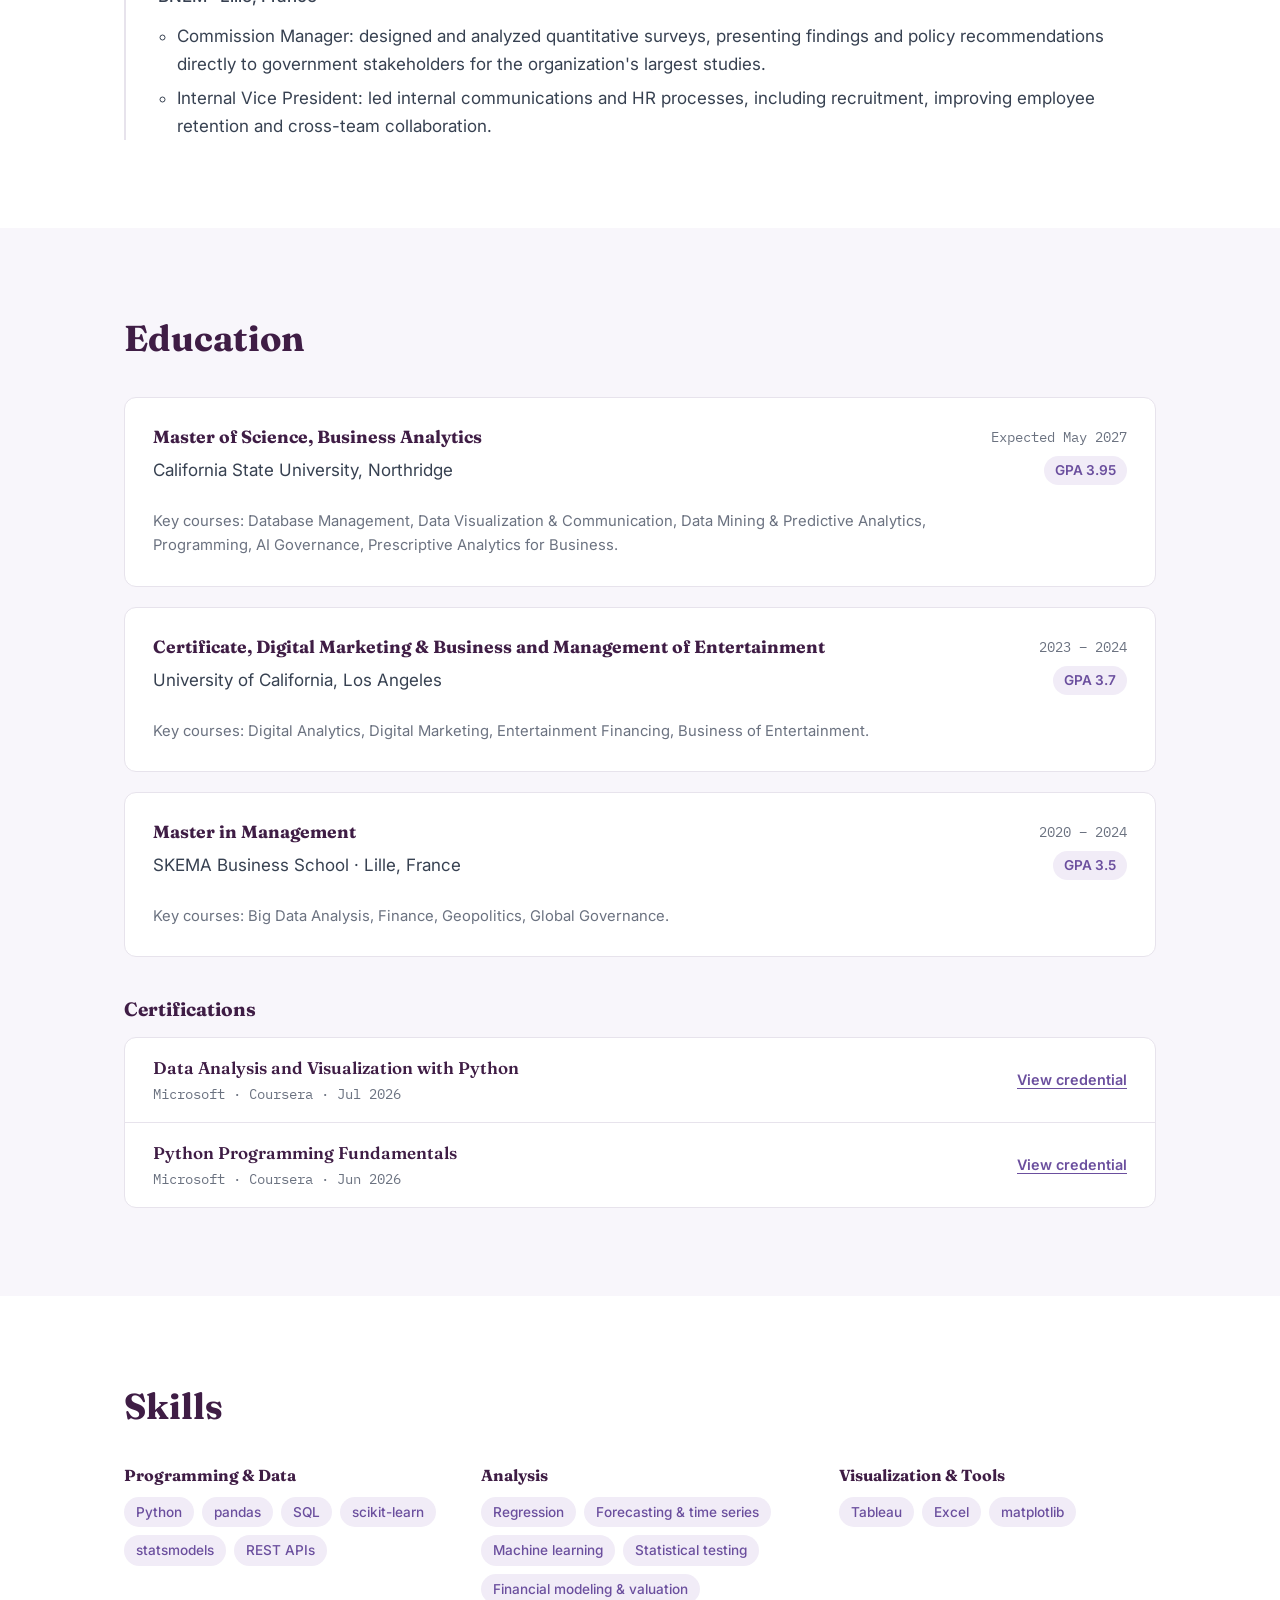
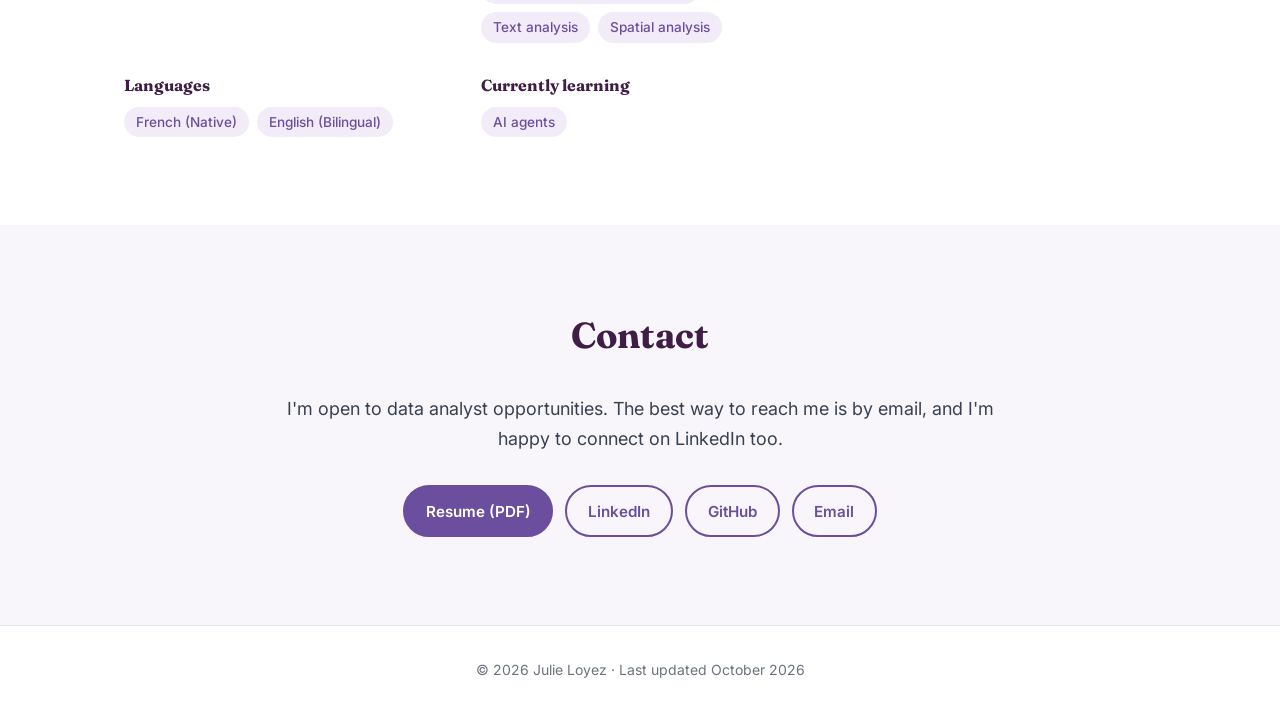
==== commit c37e7f81: "Lighter WebP charts, Last updated note in footer, custom 404 page Co-Authored-By: Claude Opus 5.5 <n" ====
--- a/index.html
+++ b/index.html
@@ -143,7 +143,7 @@
 
   <footer class="site-footer">
     <div class="container">
-      <p>&copy; <span id="footer-year"></span> <span data-fill="name">Julie Loyez</span></p>
+      <p>&copy; <span id="footer-year"></span> <span data-fill="name">Julie Loyez</span><span class="footer-updated" id="footer-updated"></span></p>
     </div>
   </footer>
 
--- a/css/styles.css
+++ b/css/styles.css
@@ -1236,3 +1236,19 @@
   color: var(--color-text-muted);
 }
 
+
+/* ---------- Page not found (404.html) ---------- */
+.not-found {
+  min-height: 100vh;
+  display: flex;
+  align-items: center;
+}
+
+.not-found .hero-name {
+  font-size: clamp(2.25rem, 6vw, 3.75rem);
+}
+
+/* Footer: "Last updated" note */
+.footer-updated {
+  white-space: nowrap;
+}
